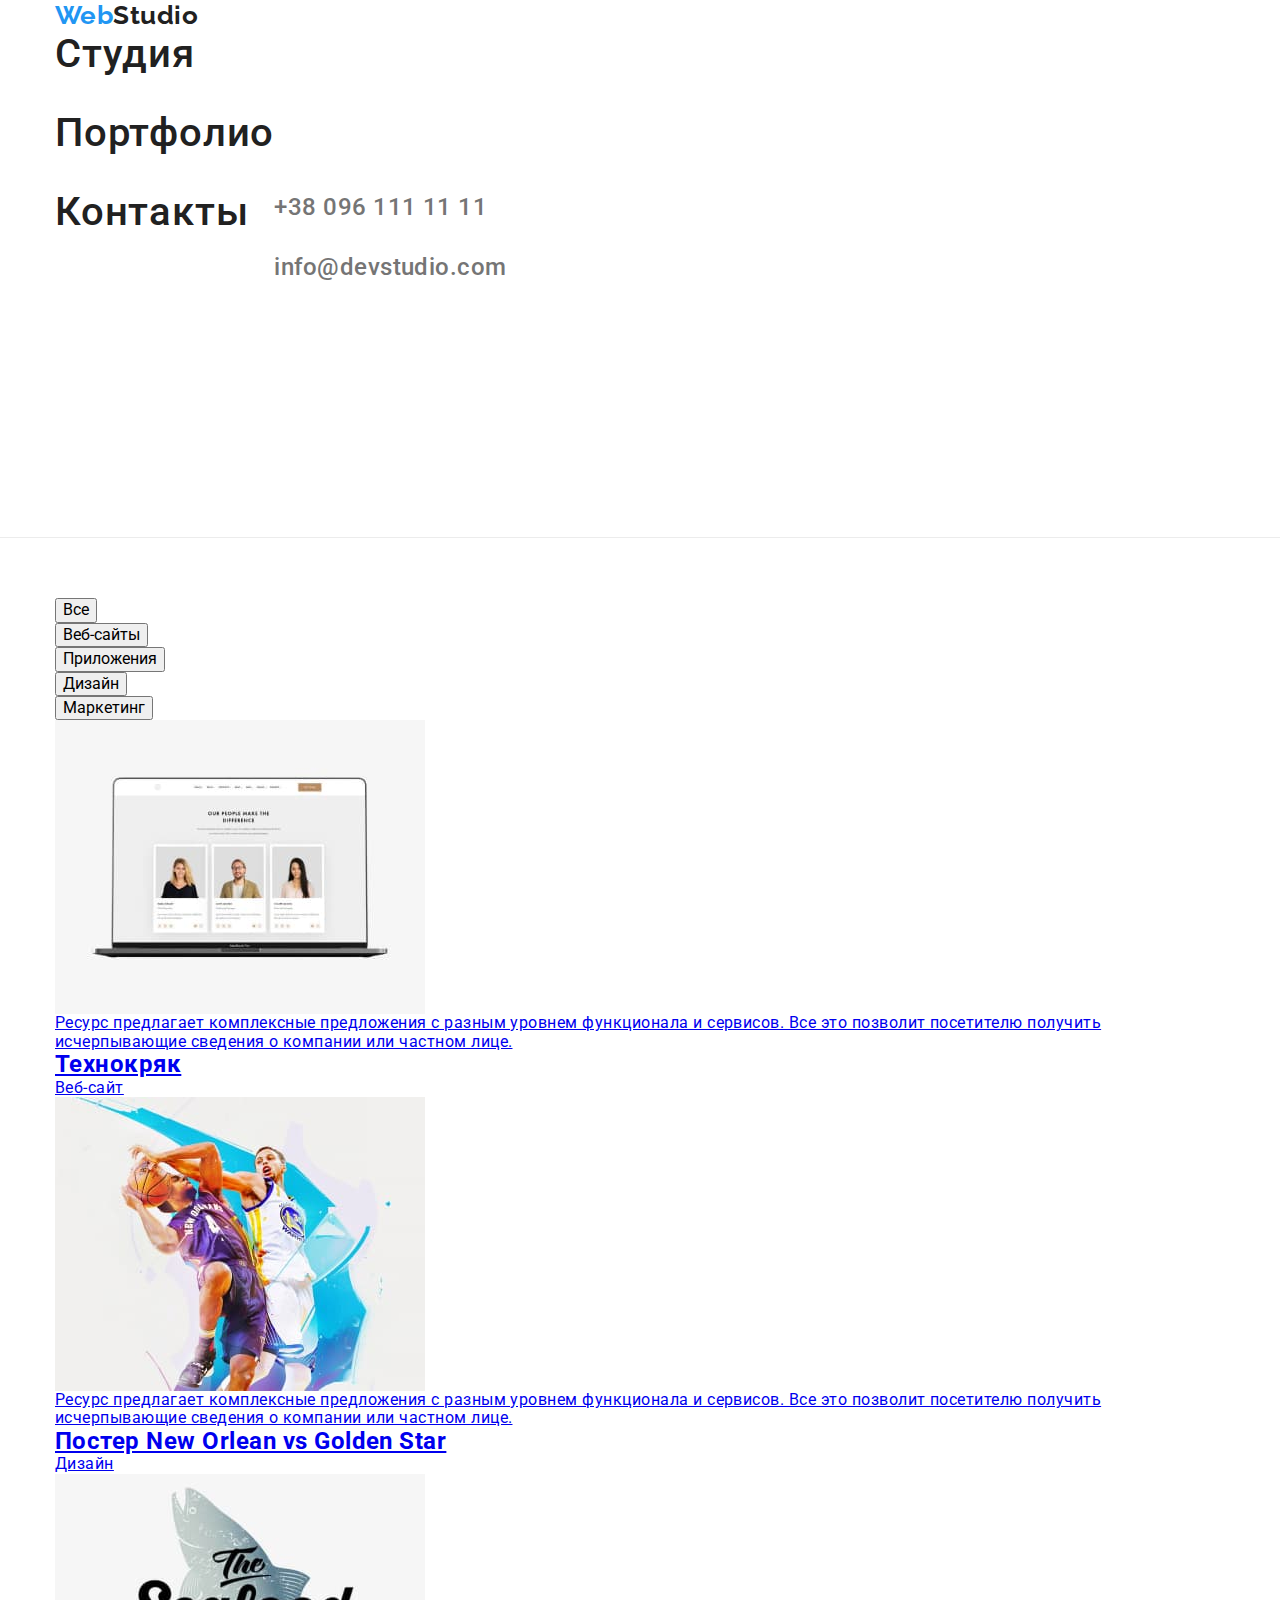
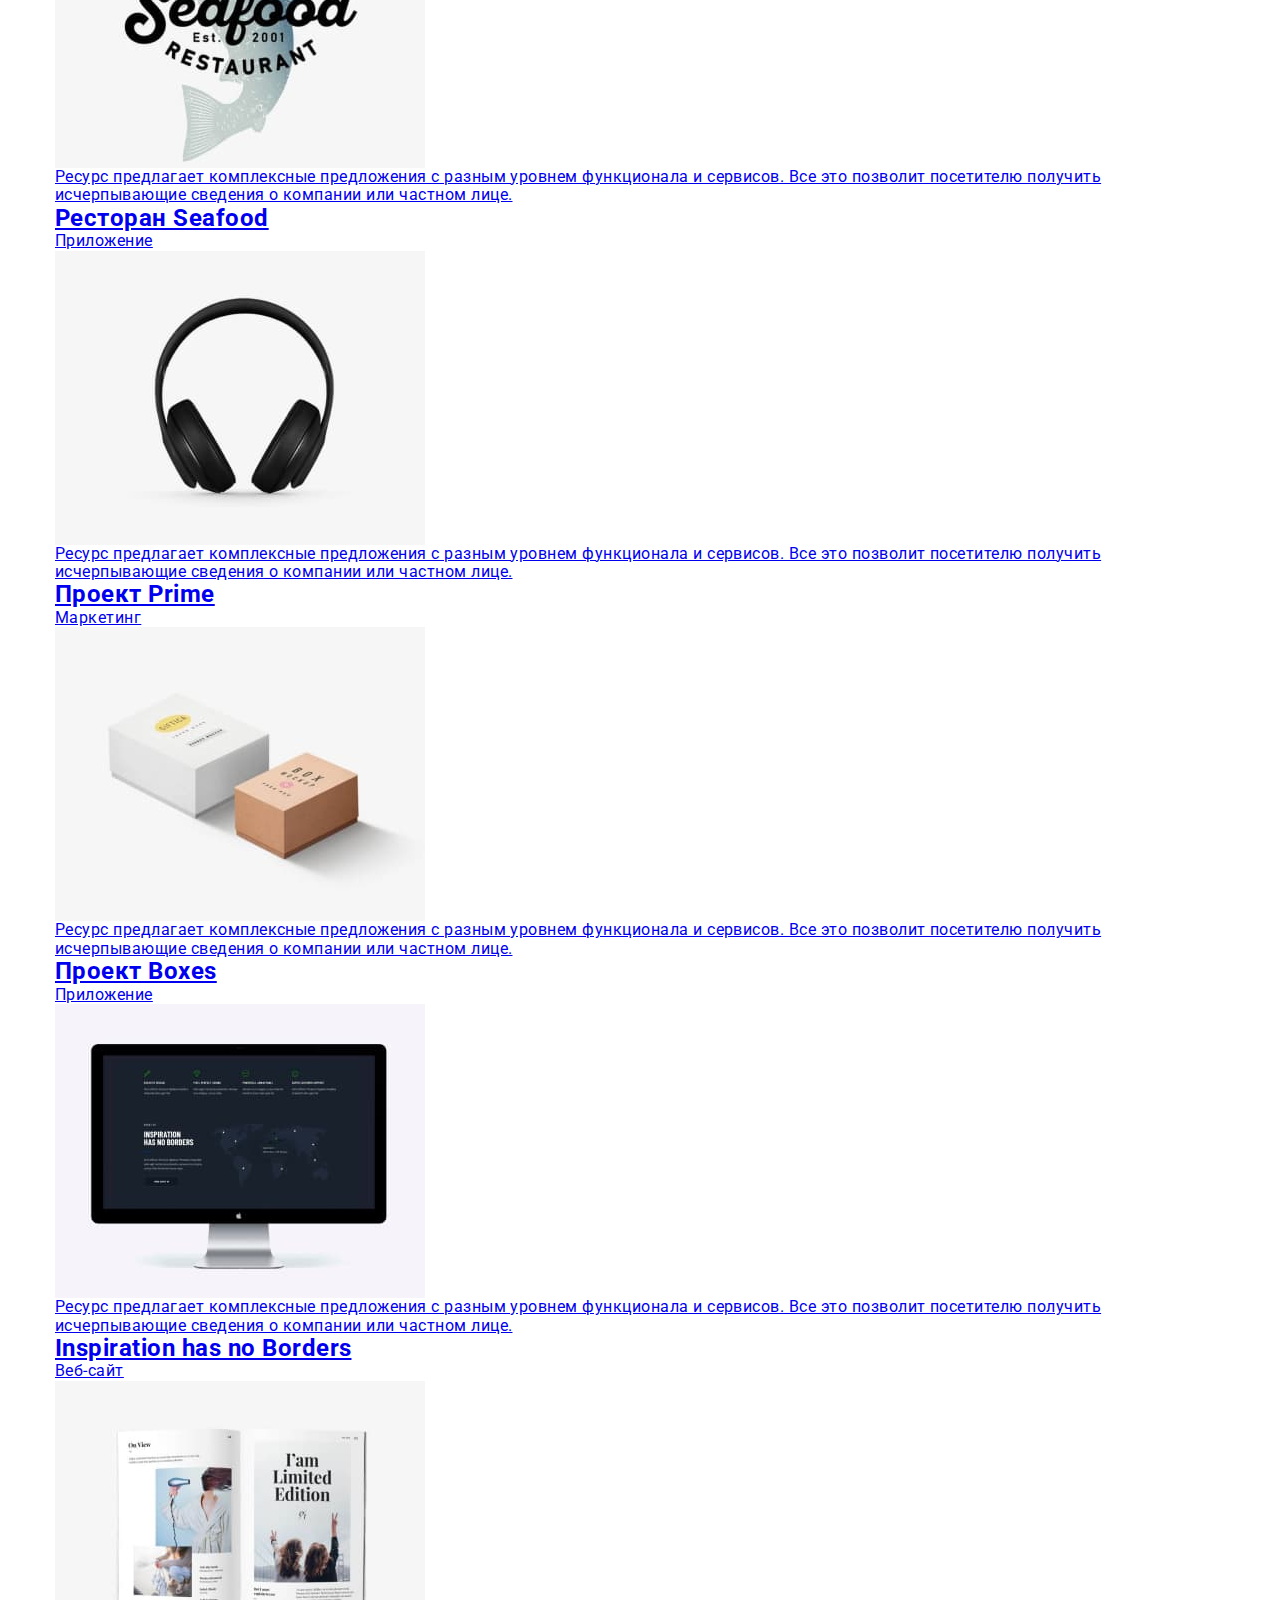
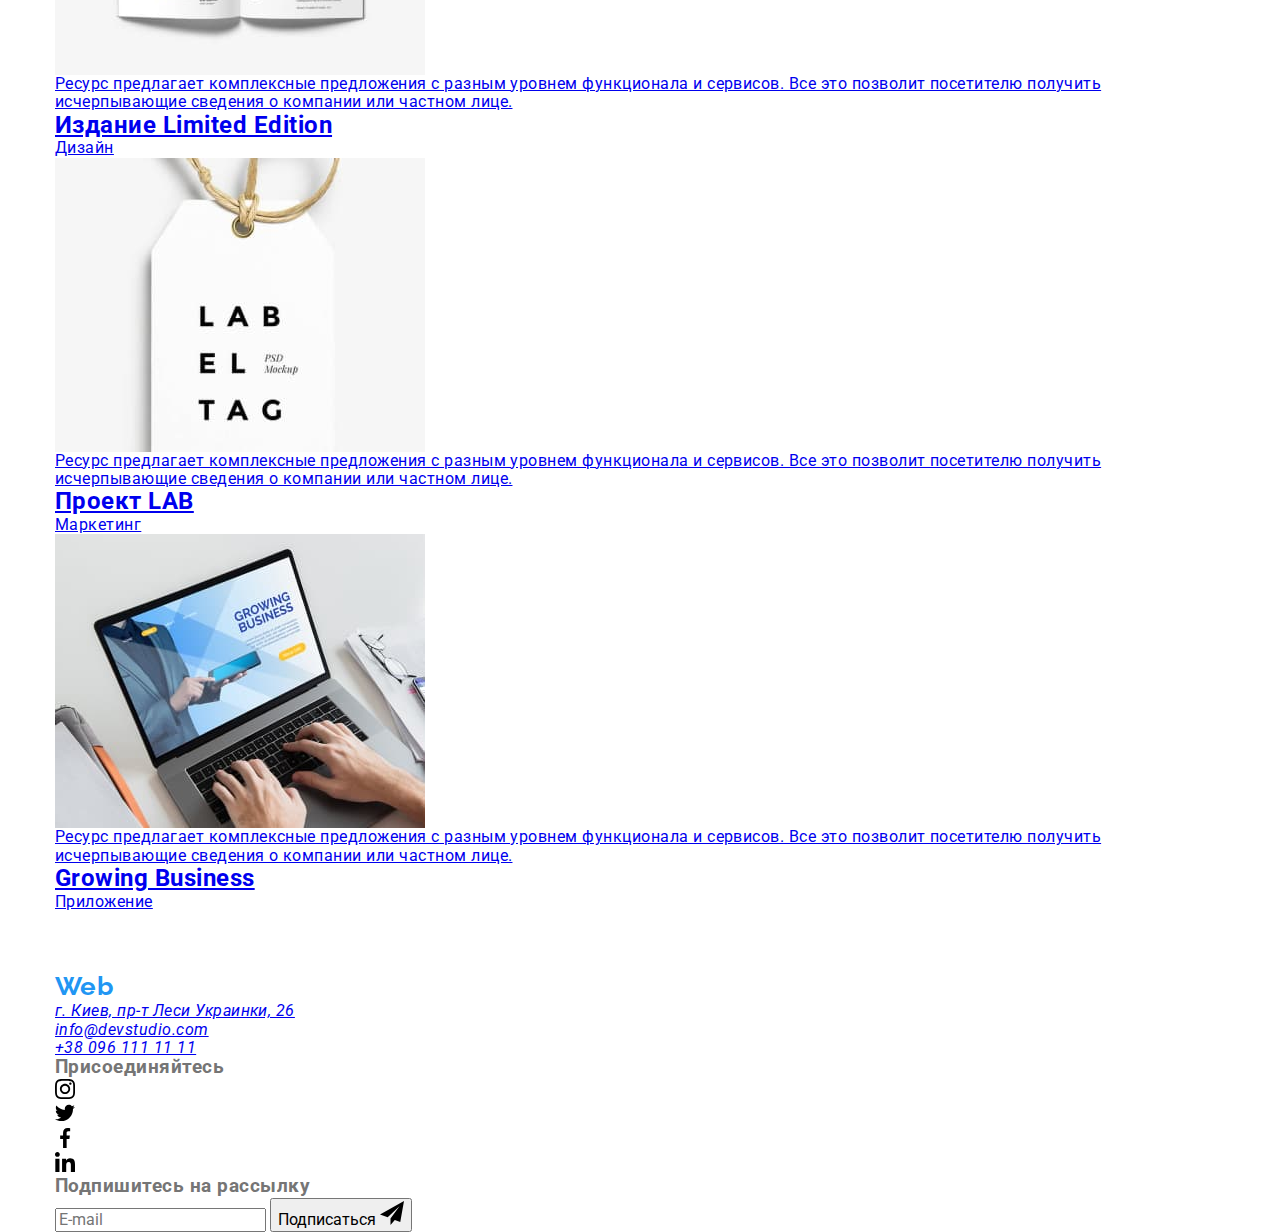
==== portfolio.html @ 409502b0 "mobile_menu" ====
<!DOCTYPE html>
<html lang="ru">
  <head>
    <meta charset="UTF-8" />
    <meta http-equiv="X-UA-Compatible" content="IE=edge" />
    <meta name="viewport" content="width=device-width, initial-scale=1.0" />
    <title>Портфолио</title>
    <link href="https://fonts.googleapis.com/css2?family=Raleway:wght@700&family=Roboto:wght@400;500;700;900&display=swap" rel="stylesheet" />
    <link rel="stylesheet" href="https://cdnjs.cloudflare.com/ajax/libs/modern-normalize/1.1.0/modern-normalize.min.css" />
    <link rel="stylesheet" href="./css/main.min.css" />
  </head>
  <body class="page">
    <!-- Шапка сайта -->
    <header class="header">
      <div class="header__container container">
        <nav class="nav">
          <a href="./index.html" class="logo">Web<span class="logo__black">Studio</span></a>
          <ul class="nav__list">
            <li class="nav__item"><a class="nav__link " href="./index.html">Студия</a></li>
            <li class="nav__item"><a class="nav__link nav__link--current" href="./portfolio.html">Портфолио</a></li>
            <li class="nav__item"><a class="nav__link" href="">Контакты</a></li>
          </ul>
        </nav>
        <ul class="contacts">
          <li class="contacts__item">
            <a class="contacts__link" href="mailto:info@devstudio.com">
              <svg width="16" height="12" class="contacts__icon">
                <use href="./images/icons.svg#envelope"></use>
              </svg>
              info@devstudio.com
            </a>
          </li>
          <li class="contacts__item">
            <a class="contacts__link" href="tel:+380961111111">
              <svg width="10" height="16" class="contacts__icon">
                <use href="./images/icons.svg#smartphone"></use>
              </svg>
              +38 096 111 11 11
            </a>
          </li>
        </ul>
      </div>
    </header>

    <!-- Основная часть -->
    <main>
      <section class="section">
        <div class="container">
          <h1 class="visually-hidden">Галерея</h1>
          <ul class="filter">
            <li class="filter__item"><button class="filter__button" type="button">Все</button></li>
            <li class="filter__item"><button class="filter__button" type="button">Веб-сайты</button></li>
            <li class="filter__item"><button class="filter__button" type="button">Приложения</button></li>
            <li class="filter__item"><button class="filter__button" type="button">Дизайн</button></li>
            <li class="filter__item"><button class="filter__button" type="button">Маркетинг</button></li>
          </ul>
          <ul class="gallery">
            <li class="gallery__card">
              <a class="gallery__link" href="#">
                <div class="gallery__overlay">
                  <img src="./images/project1.jpg" alt="проект веб-сайта" width="370" />
                  <p class="gallery__text-overlay">Ресурс предлагает комплексные предложения с разным 
                    уровнем функционала и сервисов. Все это позволит посетителю получить 
                    исчерпывающие сведения о компании или частном лице.</p>
                </div>
                <div class="gallery__box">
                  <h2 class="gallery__title">Технокряк</h2>
                  <p class="gallery__text">Веб-сайт</p>
                </div>
              </a>
            </li>
            <li class="gallery__card">
              <a class="gallery__link" href="#">
                <div class="gallery__overlay">
                  <img src="./images/project2.jpg" alt="дизайн проект" width="370" />
                  <p class="gallery__text-overlay">Ресурс предлагает комплексные предложения с разным 
                    уровнем функционала и сервисов. Все это позволит посетителю получить 
                    исчерпывающие сведения о компании или частном лице.</p>
                </div>
                <div class="gallery__box">
                  <h2 class="gallery__title">Постер New Orlean vs Golden Star</h2>
                  <p class="gallery__text">Дизайн</p>
                </div>
              </a>
            </li>
            <li class="gallery__card">
              <a class="gallery__link" href="#">
                <div class="gallery__overlay">
                  <img src="./images/project3.jpg" alt="проект приложения" width="370" />
                  <p class="gallery__text-overlay">Ресурс предлагает комплексные предложения с разным 
                    уровнем функционала и сервисов. Все это позволит посетителю получить 
                    исчерпывающие сведения о компании или частном лице.</p>
                </div>
                <div class="gallery__box">
                  <h2 class="gallery__title">Ресторан Seafood</h2>
                  <p class="gallery__text">Приложение</p>
                </div>
              </a>
            </li>
            <li class="gallery__card">
              <a class="gallery__link" href="#">
                <div class="gallery__overlay">
                  <img src="./images/project4.jpg" alt="маркетинговый проект" width="370" />
                  <p class="gallery__text-overlay">Ресурс предлагает комплексные предложения с разным 
                    уровнем функционала и сервисов. Все это позволит посетителю получить 
                    исчерпывающие сведения о компании или частном лице.</p>
                </div>
                <div class="gallery__box">
                  <h2 class="gallery__title">Проект Prime</h2>
                  <p class="gallery__text">Маркетинг</p>
                </div>
              </a>
            </li>
            <li class="gallery__card">
              <a class="gallery__link" href="#">
                <div class="gallery__overlay">
                  <img src="./images/project5.jpg" alt="проект приложения" width="370" />
                  <p class="gallery__text-overlay">Ресурс предлагает комплексные предложения с разным 
                    уровнем функционала и сервисов. Все это позволит посетителю получить 
                    исчерпывающие сведения о компании или частном лице.</p>
                </div>
                <div class="gallery__box">
                  <h2 class="gallery__title">Проект Boxes</h2>
                  <p class="gallery__text">Приложение</p>
                </div>
              </a>
            </li>
            <li class="gallery__card">
              <a class="gallery__link" href="#">
                <div class="gallery__overlay">
                  <img src="./images/project6.jpg" alt="проект веб-сайта" width="370" />
                  <p class="gallery__text-overlay">Ресурс предлагает комплексные предложения с разным 
                    уровнем функционала и сервисов. Все это позволит посетителю получить 
                    исчерпывающие сведения о компании или частном лице.</p>
                </div>
                <div class="gallery__box">
                  <h2 class="gallery__title">Inspiration has no Borders</h2>
                  <p class="gallery__text">Веб-сайт</p>
                </div>
              </a>
            </li>
            <li class="gallery__card">
              <a class="gallery__link" href="#">
                <div class="gallery__overlay">
                  <img src="./images/project7.jpg" alt="дизайн проект" width="370" />
                  <p class="gallery__text-overlay">Ресурс предлагает комплексные предложения с разным 
                    уровнем функционала и сервисов. Все это позволит посетителю получить 
                    исчерпывающие сведения о компании или частном лице.</p>
                </div>
                <div class="gallery__box">
                  <h2 class="gallery__title">Издание Limited Edition</h2>
                  <p class="gallery__text">Дизайн</p>
                </div>
              </a>
            </li>
            <li class="gallery__card">
              <a class="gallery__link" href="#">
                <div class="gallery__overlay">
                  <img src="./images/project8.jpg" alt="маркетинговый проект" width="370" />
                  <p class="gallery__text-overlay">Ресурс предлагает комплексные предложения с разным 
                    уровнем функционала и сервисов. Все это позволит посетителю получить 
                    исчерпывающие сведения о компании или частном лице.</p>
                </div>
                <div class="gallery__box">
                  <h2 class="gallery__title">Проект LAB</h2>
                  <p class="gallery__text">Маркетинг</p>
                </div>
              </a>
            </li>
            <li class="gallery__card">
              <a class="gallery__link" href="#">
                <div class="gallery__overlay">
                  <img src="./images/project9.jpg" alt="проект приложения" width="370" />
                  <p class="gallery__text-overlay">Ресурс предлагает комплексные предложения с разным 
                    уровнем функционала и сервисов. Все это позволит посетителю получить 
                    исчерпывающие сведения о компании или частном лице.</p>
                </div>
                <div class="gallery__box">
                  <h2 class="gallery__title">Growing Business</h2>
                  <p class="gallery__text">Приложение</p>
                </div>
              </a>
            </li>
          </ul>
        </div>
      </section>
    </main>

    <!-- Подвал -->
    <footer class="footer">
      <div class="footer__container container">
        <div class="footer__address">
        <a href="./index.html" class="logo">Web<span class="logo__white">Studio</span></a>
        <address>         
          <ul class="address">
            <li class="address__item"><a class="address__link map" href="https://goo.gl/maps/9KBQKtj4yiWqNJr88" target="_blank" rel="noopener noreferrer">г. Киев, пр-т Леси Украинки, 26</a></li>
            <li class="address__item"><a class="address__link" href="mailto:info@devstudio.com">info@devstudio.com</a></li>
            <li class="address__item"><a class="address__link" href="tel:+380961111111">+38 096 111 11 11</a></li>
          </ul>
        </address>
        </div>
        <div class="footer__social">
          <h3 class="footer__title">Присоединяйтесь</h3>
          <ul class="social">
            <li class="social__item">
              <a href="#" class="social__link social__link--dark">
                <svg width="20" height="20" class="social__icon">
                  <use href="./images/icons.svg#instagram"></use>
                </svg>
              </a>
            </li>
            <li class="social__item">
              <a href="#" class="social__link social__link--dark">
                <svg width="20" height="20" class="social__icon">
                  <use href="./images/icons.svg#twitter"></use>
                </svg>
              </a>
            </li>
            <li class="social__item">
              <a href="#" class="social__link social__link--dark">
                <svg width="20" height="20" class="social__icon">
                  <use href="./images/icons.svg#facebook"></use>
                </svg>
              </a>
            </li>
            <li class="social__item">
              <a href="#" class="social__link social__link--dark">
                <svg width="20" height="20" class="social__icon">
                  <use href="./images/icons.svg#linkedin"></use>
                </svg>
              </a>
            </li>
          </ul>
        </div>
        <div class="footer__subscription">
          <h3 class="footer__title">Подпишитесь на рассылку</h3>
          <form action="subscription">
            <label class="subscription__label">
              <input class="subscription__input" type="email" name="email" placeholder="E-mail" />
              <button class="subscription__button" type="submit">
                Подписаться
                <svg width="24" height="24" class="subscription__icon">
                  <use href="./images/icons.svg#send"></use>
                </svg>
              </button>
            </label>
          </form>
        </div>
      </div>
    </footer>
  </body>
</html>
---- css/main.min.css ----
ul{list-style:none;padding:0;margin:0}h1,h2,h3,p{margin:0}img{display:block;max-width:100%;height:auto}.mobile-social__link{display:block;font-weight:500;font-size:14px;line-height:1.14;letter-spacing:.02em;text-decoration:none;-webkit-transition:color 250ms cubic-bezier(0.4, 0, 0.2, 1);transition:color 250ms cubic-bezier(0.4, 0, 0.2, 1)}.mobile-social__link:hover,.mobile-social__link:focus{color:#2196f3;fill:#2196f3}.visually-hidden{position:absolute;width:1px;height:1px;margin:-1px;border:0;padding:0;white-space:nowrap;-webkit-clip-path:inset(100%);clip-path:inset(100%);clip:rect(0 0 0 0);overflow:hidden}body{background-color:#fff;color:#757575;font-family:Roboto,sans-serif;letter-spacing:.03em}.container{margin-left:auto;margin-right:auto;padding-left:15px;padding-right:15px}@media screen and (max-width: 767px){.container{min-width:320px}}@media screen and (min-width: 480px){.container{width:480px}}@media screen and (min-width: 768px){.container{width:768px}}@media screen and (min-width: 1200px){.container{width:1200px}}.header{border-bottom:1px solid #ececec}.header__container{position:relative;display:-webkit-box;display:-ms-flexbox;display:flex;-webkit-box-align:center;-ms-flex-align:center;align-items:center}@media screen and (max-width: 767px){.header__container{padding:16px 15px}}.section{padding:60px 0}.section__title{line-height:1.17;text-align:center;color:#212121}@media screen and (min-width: 480px){.section__title{margin-bottom:30px;font-size:28px}}@media screen and (min-width: 1200px){.section__title{margin-bottom:50px;font-size:36px}}.section--no-padding{padding-top:0}@media(max-width: 1200px){.section--no-padding{display:none}}.section--over-bcgr{background-color:#f5f4fa}.logo{display:block;color:#2196f3;font-family:Raleway,sans-serif;font-weight:700;font-style:normal;text-decoration:none}@media screen and (min-width: 480px){.logo{font-size:24px;line-height:1.17}}@media screen and (min-width: 1200px){.logo{font-size:26px;line-height:1.19}}.logo__black{color:#212121}.logo__white{color:#fff}@media screen and (min-width: 480px){.nav__list{margin-bottom:302px}}.nav__item:not(:last-child){margin-bottom:32px}.nav__link{display:block;letter-spacing:.02em;text-decoration:none;-webkit-transition:color 250ms cubic-bezier(0.4, 0, 0.2, 1);transition:color 250ms cubic-bezier(0.4, 0, 0.2, 1);color:#212121}@media screen and (min-width: 480px){.nav__link{font-weight:500;font-size:40px;line-height:1.17}}.nav__link:hover,.nav__link:focus,.nav__link.current{color:#2196f3;fill:#2196f3}.contacts{display:-webkit-box;display:-ms-flexbox;display:flex}@media screen and (min-width: 480px){.contacts{-webkit-box-orient:vertical;-webkit-box-direction:reverse;-ms-flex-direction:column-reverse;flex-direction:column-reverse;margin-bottom:64px}}@media screen and (min-width: 480px){.contacts__item:not(:first-child){margin-bottom:32px}}.contacts__link{color:#757575;fill:#757575}@media screen and (min-width: 480px){.contacts__link{display:block;font-weight:500;font-size:24px;line-height:1.17;letter-spacing:.02em;text-decoration:none}}.contacts__link:hover,.contacts__link:focus{color:#2196f3}@media screen and (min-width: 480px){.contacts__link--mobile{font-size:34px;color:#2196f3}}.contacts__icon{margin-right:10px}@media screen and (min-width: 480px){.contacts__icon{display:none}}@media screen and (max-width: 767px){.mobile-menu__container{display:none;position:absolute;z-index:10;top:0;left:0;width:100%;padding:48px 40px;background-color:#fff}}@media screen and (min-width: 768px){.mobile-menu__container{display:-webkit-box;display:-ms-flexbox;display:flex}}.mobile-menu__container.is-open{display:block}.mobile-menu__button{position:absolute;z-index:20;top:10px;right:15px;display:inline-block;padding:0;background-color:rgba(0,0,0,0);border:none}.mobile-menu__button .mobile-menu__icon-close{display:none}.mobile-menu__button.is-open .mobile-menu__icon-close{display:block}.mobile-menu__button.is-open .mobile-menu__icon-menu{display:none}@media screen and (min-width: 768px){.mobile-menu__button{display:none}}.mobile-menu__button:hover,.mobile-menu__button:focus{fill:#2196f3}.mobile-social{display:-webkit-box;display:-ms-flexbox;display:flex}@media screen and (min-width: 768px){.mobile-social{display:none}}.mobile-social__item{display:-webkit-box;display:-ms-flexbox;display:flex}.mobile-social__item:not(:last-child){border-right:1px solid rgba(33,33,33,.2);padding-right:10px}.mobile-social__item:not(:first-child){padding-left:10px}.mobile-social__link{font-size:18px;line-height:1.22;color:#2196f3}/*# sourceMappingURL=main.min.css.map */
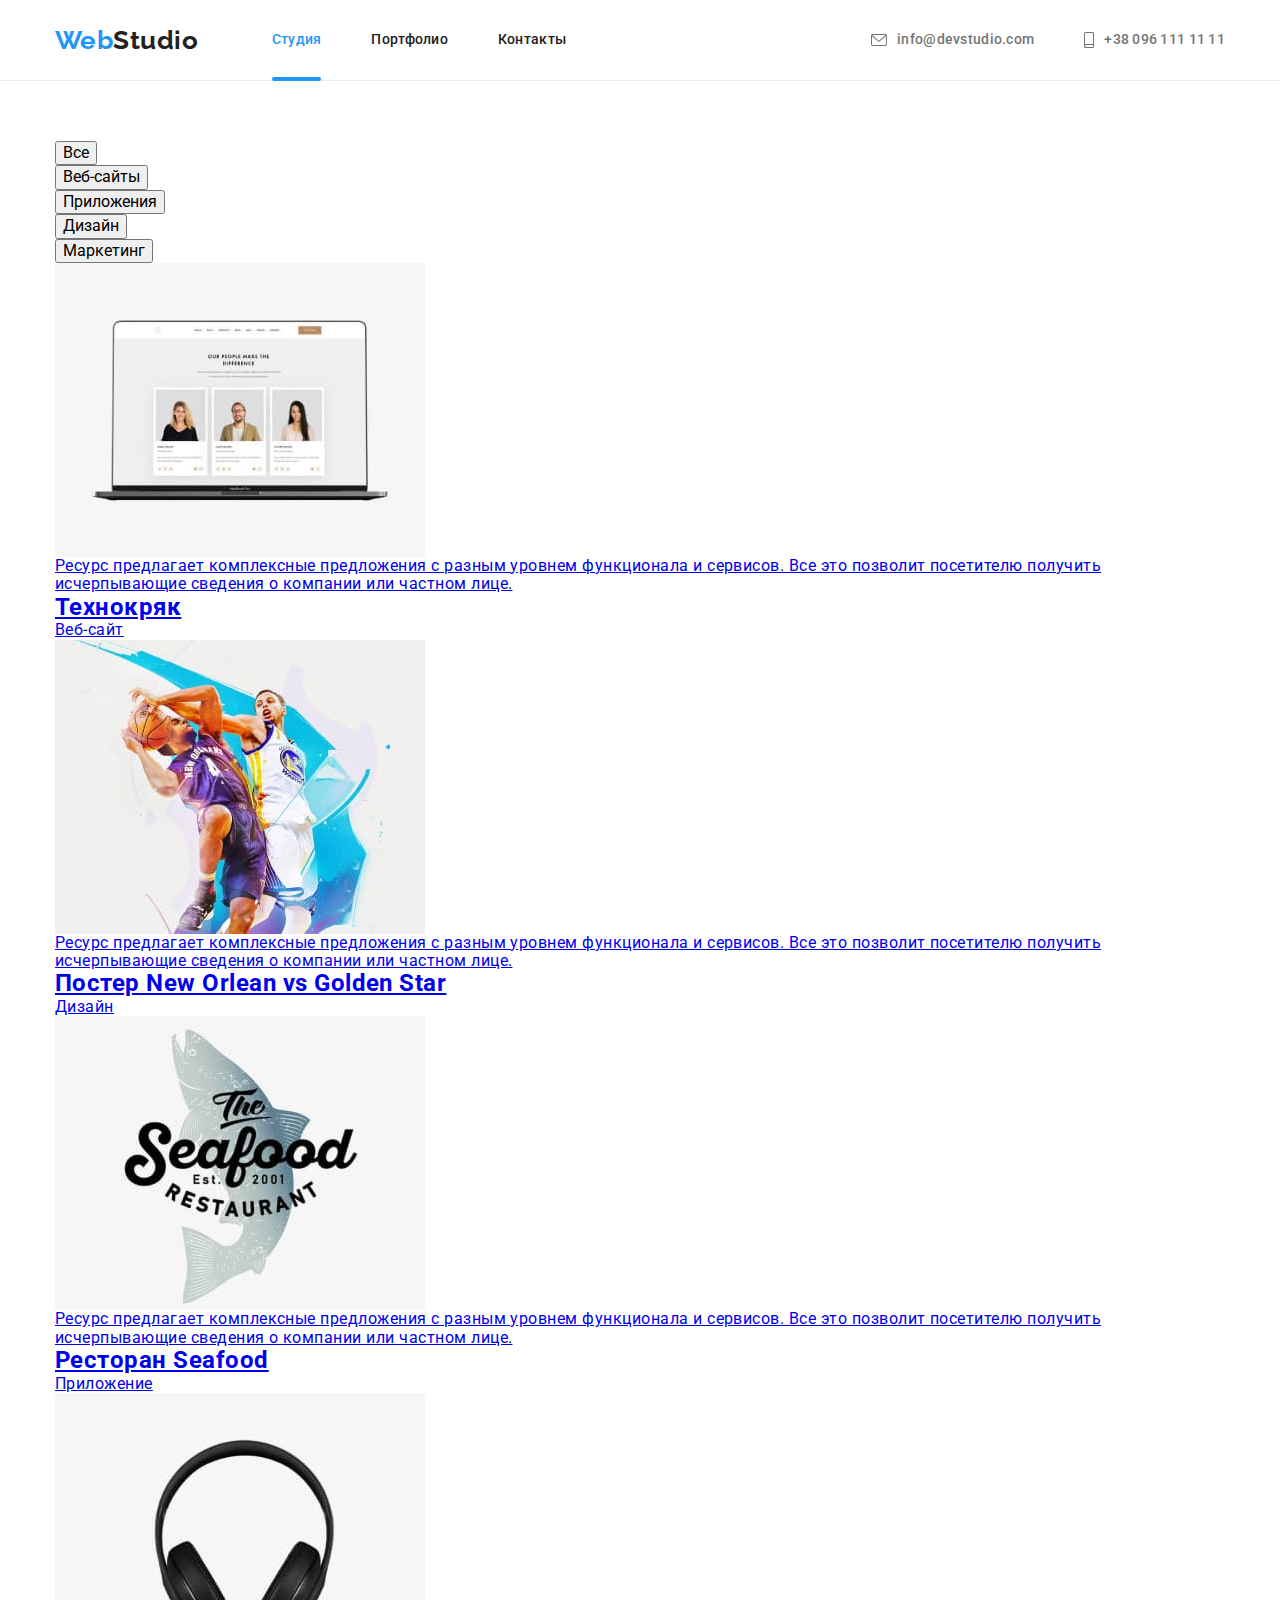
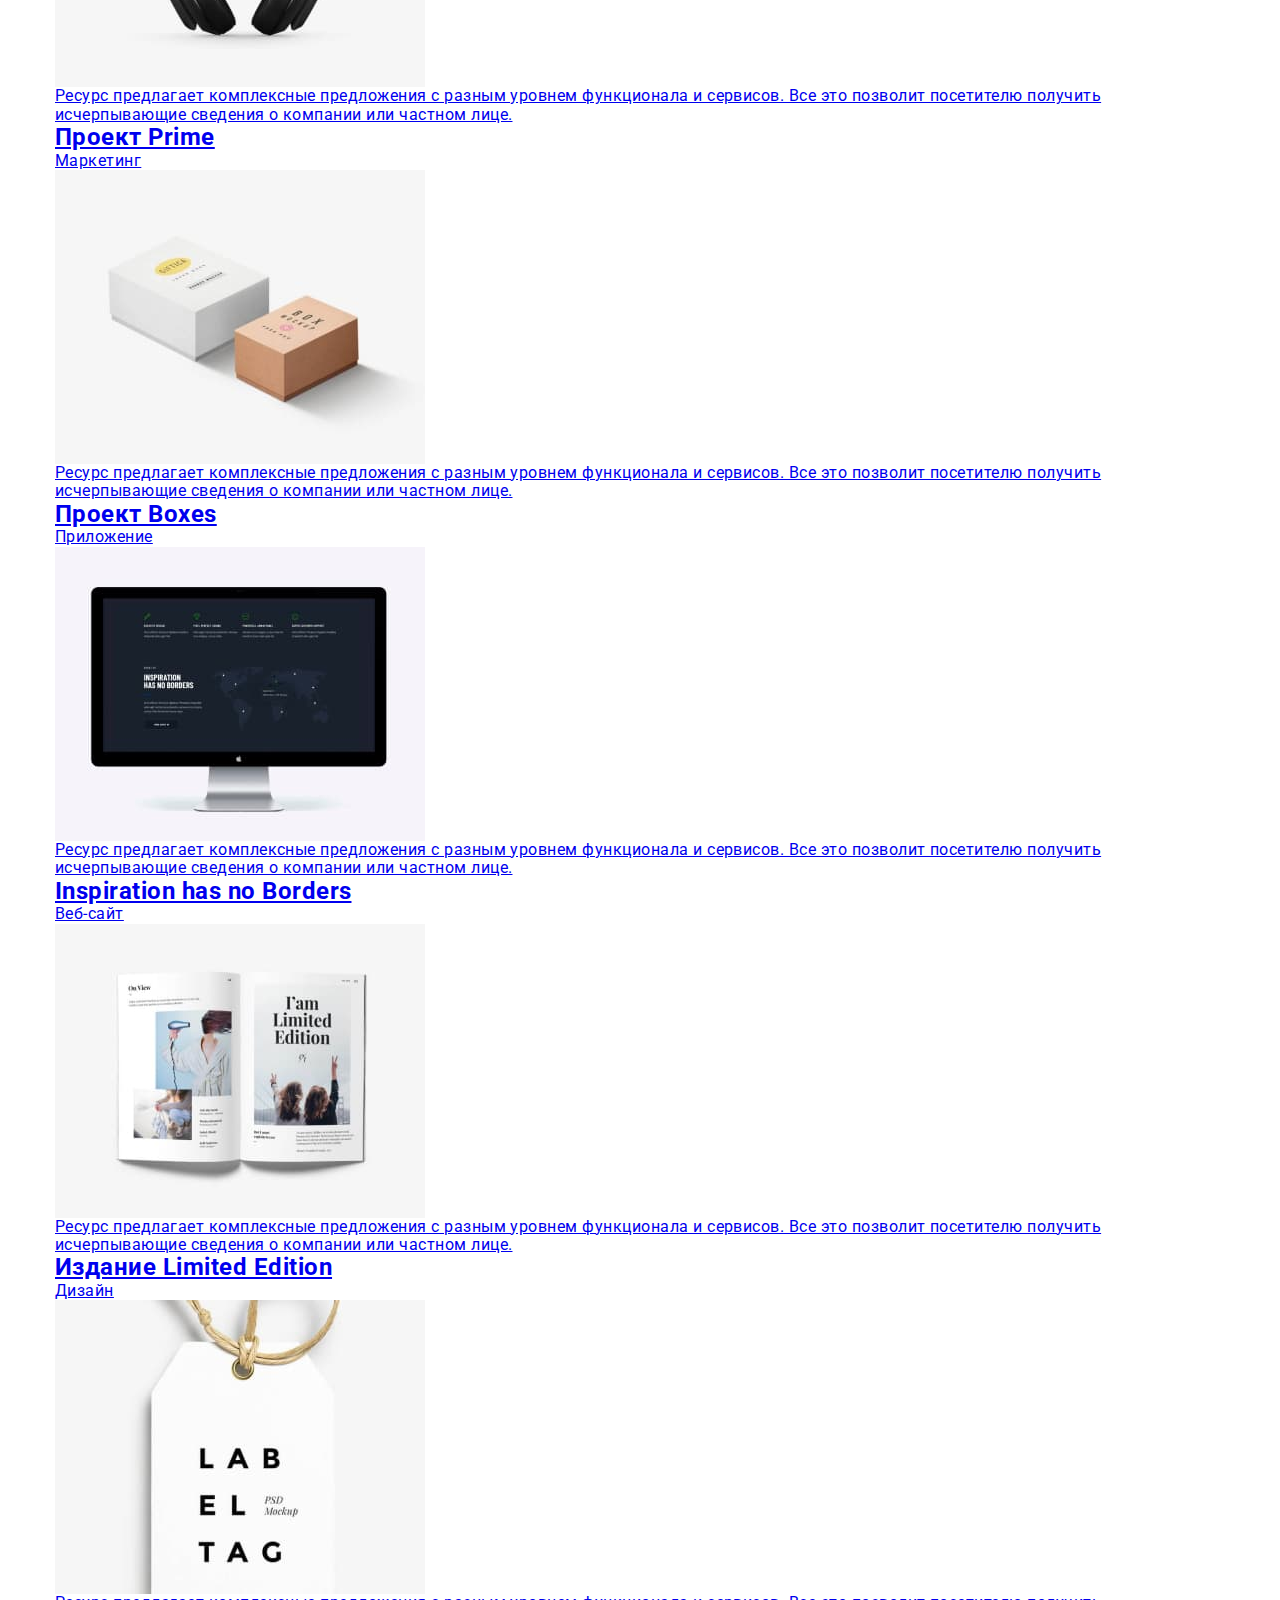
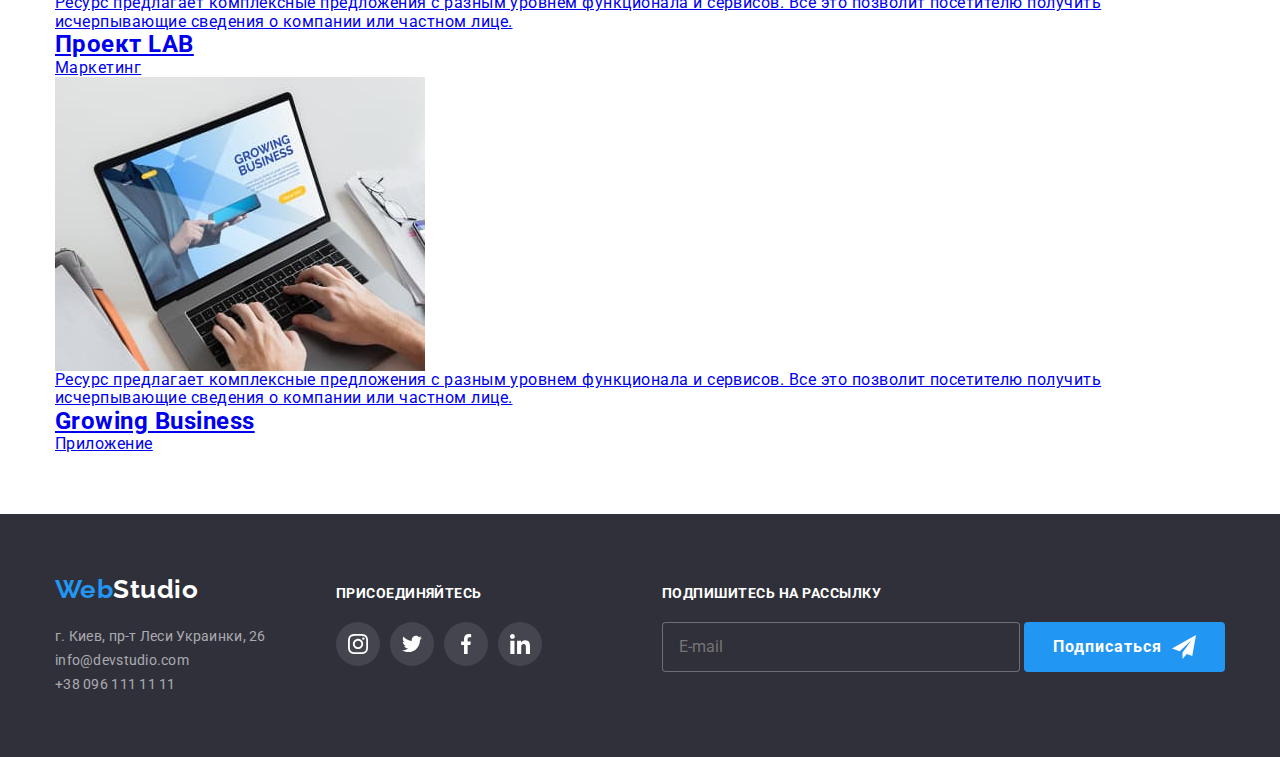
==== commit 1fbe3cfe: "index" ====
--- a/portfolio.html
+++ b/portfolio.html
@@ -13,34 +13,53 @@
     <!-- Шапка сайта -->
     <header class="header">
       <div class="header__container container">
-        <nav class="nav">
-          <a href="./index.html" class="logo">Web<span class="logo__black">Studio</span></a>
-          <ul class="nav__list">
-            <li class="nav__item"><a class="nav__link " href="./index.html">Студия</a></li>
-            <li class="nav__item"><a class="nav__link nav__link--current" href="./portfolio.html">Портфолио</a></li>
-            <li class="nav__item"><a class="nav__link" href="">Контакты</a></li>
-          </ul>
-        </nav>
-        <ul class="contacts">
-          <li class="contacts__item">
-            <a class="contacts__link" href="mailto:info@devstudio.com">
-              <svg width="16" height="12" class="contacts__icon">
-                <use href="./images/icons.svg#envelope"></use>
-              </svg>
-              info@devstudio.com
-            </a>
-          </li>
-          <li class="contacts__item">
-            <a class="contacts__link" href="tel:+380961111111">
-              <svg width="10" height="16" class="contacts__icon">
-                <use href="./images/icons.svg#smartphone"></use>
-              </svg>
-              +38 096 111 11 11
-            </a>
-          </li>
-        </ul>
+        <a href="./index.html" class="logo">Web<span class="logo__black">Studio</span></a>
+        <button type="button" 
+                class="mobile-menu__button"
+                aria-expanded="false"
+                aria-controls="mobile-menu__container"
+                data-menu-button>
+          <svg width=40 height=40 area-label ="Переключатель мобильного меню">              
+            <use class="mobile-menu__icon-menu" href="./images/icons.svg#menu"></use>
+            <use class="mobile-menu__icon-close" href="./images/icons.svg#close"></use>
+          </svg>            
+        </button> 
+        <div class="mobile-menu__container"  id="mobile-menu__container" data-menu>
+            <nav class="nav">          
+              <ul class="nav__list">
+                <li class="nav__item"><a class="nav__link nav__link--current" href="./index.html">Студия</a></li>
+                <li class="nav__item"><a class="nav__link" href="./portfolio.html">Портфолио</a></li>
+                <li class="nav__item"><a class="nav__link" href="">Контакты</a></li>            
+              </ul>         
+            </nav>
+            <ul class="contacts">
+              <li class="contacts__item">
+                <a class="contacts__link" href="mailto:info@devstudio.com">
+                  <svg width="16" height="12" class="contacts__icon">
+                    <use href="./images/icons.svg#envelope"></use>
+                  </svg>
+                  info@devstudio.com
+                </a>
+              </li>
+              <li class="contacts__item">
+                <a class="contacts__link contacts__link--mobile" href="tel:+380961111111">
+                  <svg width="10" height="16" class="contacts__icon">
+                    <use href="./images/icons.svg#smartphone"></use>
+                  </svg>
+                  +38 096 111 11 11
+                </a>
+              </li>
+            </ul>   
+            <ul class="mobile-social">
+              <li class="mobile-social__item"><a href="" class="mobile-social__link">Instagram</a>              
+              <li class="mobile-social__item"><a href="" class="mobile-social__link">Twitter</a>              
+              <li class="mobile-social__item"><a href="" class="mobile-social__link">Facebook</a>                
+              <li class="mobile-social__item"><a href="" class="mobile-social__link">LinkedIn</a></li>              
+            </ul>      
+        </div>             
       </div>
     </header>
+
 
     <!-- Основная часть -->
     <main>
--- a/css/main.min.css
+++ b/css/main.min.css
@@ -1 +1 @@
-ul{list-style:none;padding:0;margin:0}h1,h2,h3,p{margin:0}img{display:block;max-width:100%;height:auto}.mobile-social__link{display:block;font-weight:500;font-size:14px;line-height:1.14;letter-spacing:.02em;text-decoration:none;-webkit-transition:color 250ms cubic-bezier(0.4, 0, 0.2, 1);transition:color 250ms cubic-bezier(0.4, 0, 0.2, 1)}.mobile-social__link:hover,.mobile-social__link:focus{color:#2196f3;fill:#2196f3}.visually-hidden{position:absolute;width:1px;height:1px;margin:-1px;border:0;padding:0;white-space:nowrap;-webkit-clip-path:inset(100%);clip-path:inset(100%);clip:rect(0 0 0 0);overflow:hidden}body{background-color:#fff;color:#757575;font-family:Roboto,sans-serif;letter-spacing:.03em}.container{margin-left:auto;margin-right:auto;padding-left:15px;padding-right:15px}@media screen and (max-width: 767px){.container{min-width:320px}}@media screen and (min-width: 480px){.container{width:480px}}@media screen and (min-width: 768px){.container{width:768px}}@media screen and (min-width: 1200px){.container{width:1200px}}.header{border-bottom:1px solid #ececec}.header__container{position:relative;display:-webkit-box;display:-ms-flexbox;display:flex;-webkit-box-align:center;-ms-flex-align:center;align-items:center}@media screen and (max-width: 767px){.header__container{padding:16px 15px}}.section{padding:60px 0}.section__title{line-height:1.17;text-align:center;color:#212121}@media screen and (min-width: 480px){.section__title{margin-bottom:30px;font-size:28px}}@media screen and (min-width: 1200px){.section__title{margin-bottom:50px;font-size:36px}}.section--no-padding{padding-top:0}@media(max-width: 1200px){.section--no-padding{display:none}}.section--over-bcgr{background-color:#f5f4fa}.logo{display:block;color:#2196f3;font-family:Raleway,sans-serif;font-weight:700;font-style:normal;text-decoration:none}@media screen and (min-width: 480px){.logo{font-size:24px;line-height:1.17}}@media screen and (min-width: 1200px){.logo{font-size:26px;line-height:1.19}}.logo__black{color:#212121}.logo__white{color:#fff}@media screen and (min-width: 480px){.nav__list{margin-bottom:302px}}.nav__item:not(:last-child){margin-bottom:32px}.nav__link{display:block;letter-spacing:.02em;text-decoration:none;-webkit-transition:color 250ms cubic-bezier(0.4, 0, 0.2, 1);transition:color 250ms cubic-bezier(0.4, 0, 0.2, 1);color:#212121}@media screen and (min-width: 480px){.nav__link{font-weight:500;font-size:40px;line-height:1.17}}.nav__link:hover,.nav__link:focus,.nav__link.current{color:#2196f3;fill:#2196f3}.contacts{display:-webkit-box;display:-ms-flexbox;display:flex}@media screen and (min-width: 480px){.contacts{-webkit-box-orient:vertical;-webkit-box-direction:reverse;-ms-flex-direction:column-reverse;flex-direction:column-reverse;margin-bottom:64px}}@media screen and (min-width: 480px){.contacts__item:not(:first-child){margin-bottom:32px}}.contacts__link{color:#757575;fill:#757575}@media screen and (min-width: 480px){.contacts__link{display:block;font-weight:500;font-size:24px;line-height:1.17;letter-spacing:.02em;text-decoration:none}}.contacts__link:hover,.contacts__link:focus{color:#2196f3}@media screen and (min-width: 480px){.contacts__link--mobile{font-size:34px;color:#2196f3}}.contacts__icon{margin-right:10px}@media screen and (min-width: 480px){.contacts__icon{display:none}}@media screen and (max-width: 767px){.mobile-menu__container{display:none;position:absolute;z-index:10;top:0;left:0;width:100%;padding:48px 40px;background-color:#fff}}@media screen and (min-width: 768px){.mobile-menu__container{display:-webkit-box;display:-ms-flexbox;display:flex}}.mobile-menu__container.is-open{display:block}.mobile-menu__button{position:absolute;z-index:20;top:10px;right:15px;display:inline-block;padding:0;background-color:rgba(0,0,0,0);border:none}.mobile-menu__button .mobile-menu__icon-close{display:none}.mobile-menu__button.is-open .mobile-menu__icon-close{display:block}.mobile-menu__button.is-open .mobile-menu__icon-menu{display:none}@media screen and (min-width: 768px){.mobile-menu__button{display:none}}.mobile-menu__button:hover,.mobile-menu__button:focus{fill:#2196f3}.mobile-social{display:-webkit-box;display:-ms-flexbox;display:flex}@media screen and (min-width: 768px){.mobile-social{display:none}}.mobile-social__item{display:-webkit-box;display:-ms-flexbox;display:flex}.mobile-social__item:not(:last-child){border-right:1px solid rgba(33,33,33,.2);padding-right:10px}.mobile-social__item:not(:first-child){padding-left:10px}.mobile-social__link{font-size:18px;line-height:1.22;color:#2196f3}/*# sourceMappingURL=main.min.css.map */+ul{list-style-type:none;padding:0;margin:0}h1,h2,h3,p{margin:0}img{display:block;max-width:100%;height:auto}.address__link,.mobile-social__link{display:block;font-weight:500;font-size:14px;line-height:1.14;letter-spacing:.02em;text-decoration:none;-webkit-transition:color 250ms cubic-bezier(0.4, 0, 0.2, 1);transition:color 250ms cubic-bezier(0.4, 0, 0.2, 1)}.address__link:hover,.mobile-social__link:hover,.address__link:focus,.mobile-social__link:focus{color:#2196f3;fill:#2196f3}.form__button,.subscription__button,.hero__button{border-radius:4px;padding:10px 32px;min-width:200px;border:0px solid rgba(0,0,0,0);background-color:#2196f3;color:#fff;font-family:inherit;font-weight:700;font-size:16px;line-height:1.88;letter-spacing:.06em;-webkit-transition:background-color 250ms cubic-bezier(0.4, 0, 0.2, 1);transition:background-color 250ms cubic-bezier(0.4, 0, 0.2, 1);cursor:pointer}.form__button:hover,.subscription__button:hover,.hero__button:hover,.form__button:focus,.subscription__button:focus,.hero__button:focus{background-color:#188ce8}.footer__title,.description__title,.features__title{font-size:14px;line-height:1.14;text-transform:uppercase;color:#212121}.visually-hidden{position:absolute;width:1px;height:1px;margin:-1px;border:0;padding:0;white-space:nowrap;-webkit-clip-path:inset(100%);clip-path:inset(100%);clip:rect(0 0 0 0);overflow:hidden}body{background-color:#fff;color:#757575;font-family:Roboto,sans-serif;letter-spacing:.03em}.container{margin-left:auto;margin-right:auto;padding-left:15px;padding-right:15px}@media screen and (max-width: 320px){.container{overflow-x:scroll}}@media screen and (min-width: 480px){.container{width:480px}}@media screen and (min-width: 768px){.container{width:768px}}@media screen and (min-width: 1200px){.container{width:1200px}}.header{border-bottom:1px solid #ececec}.header__container{position:relative;display:-webkit-box;display:-ms-flexbox;display:flex;-webkit-box-align:center;-ms-flex-align:center;align-items:center;-webkit-box-pack:justify;-ms-flex-pack:justify;justify-content:space-between}@media screen and (max-width: 767px){.header__container{padding:16px 15px}}.section{padding:60px 0}.section__title{line-height:1.17;text-align:center;color:#212121}@media screen and (max-width: 1199px){.section__title{margin-bottom:30px;font-size:28px}}@media screen and (min-width: 1200px){.section__title{margin-bottom:50px;font-size:36px}}.section--no-padding{padding-top:0}@media(max-width: 1200px){.section--no-padding{display:none}}.section--over-bcgr{background-color:#f5f4fa}.logo{display:block;color:#2196f3;font-family:Raleway,sans-serif;font-weight:700;font-style:normal;text-decoration:none}@media screen and (min-width: 480px){.logo{font-size:24px;line-height:1.17}}@media screen and (min-width: 1200px){.logo{font-size:26px;line-height:1.19}}.logo__black{color:#212121}.logo__white{color:#fff}@media screen and (min-width: 768px){.nav{margin-right:84px;margin-left:auto}}@media screen and (min-width: 1200px){.nav{margin-right:305px;margin-left:auto}}@media screen and (max-width: 767px){.nav__list{margin-bottom:auto}}@media screen and (min-width: 768px){.nav__list{display:-webkit-box;display:-ms-flexbox;display:flex;-webkit-box-align:center;-ms-flex-align:center;align-items:center}}@media screen and (max-width: 767px){.nav__item:not(:last-child){margin-bottom:32px}}@media screen and (min-width: 768px){.nav__item:not(:last-child){margin-right:50px}}.nav__link{position:relative;display:block;font-weight:500;line-height:1.17;letter-spacing:.02em;text-decoration:none;-webkit-transition:color 250ms cubic-bezier(0.4, 0, 0.2, 1);transition:color 250ms cubic-bezier(0.4, 0, 0.2, 1);color:#212121}@media screen and (max-width: 767px){.nav__link{font-size:40px}}@media screen and (min-width: 768px){.nav__link{padding:32px 0 32px 0;font-size:14px}}@media screen and (min-width: 1200px){.nav__link{font-size:14px;line-height:1.14}}.nav__link:hover,.nav__link:focus,.nav__link--current{color:#2196f3;fill:#2196f3}@media screen and (min-width: 768px){.nav__link--current::after{content:"";position:absolute;left:0;bottom:-1px;width:100%;height:4px;border-radius:2px;background-color:#2196f3}}.contacts{display:-webkit-box;display:-ms-flexbox;display:flex}@media screen and (max-width: 767px){.contacts{-webkit-box-orient:vertical;-webkit-box-direction:reverse;-ms-flex-direction:column-reverse;flex-direction:column-reverse;margin-top:auto;margin-bottom:64px}}@media screen and (min-width: 768px){.contacts{-webkit-box-orient:vertical;-webkit-box-direction:normal;-ms-flex-direction:column;flex-direction:column}}@media screen and (min-width: 1200px){.contacts{-webkit-box-orient:horizontal;-webkit-box-direction:normal;-ms-flex-direction:row;flex-direction:row;-webkit-box-align:center;-ms-flex-align:center;align-items:center}}@media screen and (max-width: 767px){.contacts__item:not(:first-child){margin-bottom:32px}}@media screen and (min-width: 768px){.contacts__item:not(:first-child){margin-top:10px}}@media screen and (min-width: 1200px){.contacts__item:not(:first-child){margin-top:0;margin-left:50px}}.contacts__link{display:block;font-weight:500;line-height:1.17;letter-spacing:.02em;color:#757575;fill:#757575;text-decoration:none}.contacts__link:hover,.contacts__link:focus{color:#2196f3;fill:#2196f3}@media screen and (max-width: 767px){.contacts__link{font-size:24px}}@media screen and (min-width: 768px){.contacts__link{display:-webkit-box;display:-ms-flexbox;display:flex;-webkit-box-align:center;-ms-flex-align:center;align-items:center;font-size:14px}}@media screen and (min-width: 1200px){.contacts__link{font-size:14px;line-height:1.14}}@media screen and (max-width: 767px){.contacts__link--mobile{font-size:34px;color:#2196f3}}.contacts__icon{margin-right:10px}@media screen and (max-width: 767px){.contacts__icon{display:none}}@media screen and (max-width: 767px){.mobile-menu__container{display:none;position:absolute;z-index:10;top:0;left:0;width:100%;height:100vh;padding:48px 40px;background-color:#fff}}@media screen and (min-width: 768px){.mobile-menu__container{display:-webkit-box;display:-ms-flexbox;display:flex;-webkit-box-align:center;-ms-flex-align:center;align-items:center}}.mobile-menu__container.is-open{display:block;display:-webkit-box;display:-ms-flexbox;display:flex;-webkit-box-orient:vertical;-webkit-box-direction:normal;-ms-flex-direction:column;flex-direction:column;-webkit-box-pack:justify;-ms-flex-pack:justify;justify-content:space-between}.mobile-menu__button{position:absolute;z-index:20;top:10px;right:15px;display:inline-block;padding:0;background-color:rgba(0,0,0,0);border:none;cursor:pointer}.mobile-menu__button .mobile-menu__icon-close{display:none}.mobile-menu__button.is-open .mobile-menu__icon-close{display:block}.mobile-menu__button.is-open .mobile-menu__icon-menu{display:none}@media screen and (min-width: 768px){.mobile-menu__button{display:none}}.mobile-menu__button:hover,.mobile-menu__button:focus{fill:#2196f3}.mobile-social{display:-webkit-box;display:-ms-flexbox;display:flex}@media screen and (min-width: 768px){.mobile-social{display:none}}.mobile-social__item:not(:last-child){border-right:1px solid rgba(33,33,33,.2);padding-right:10px}.mobile-social__item:not(:first-child){padding-left:10px}.mobile-social__link{font-size:18px;line-height:1.22;color:#2196f3}.hero{text-align:center;max-width:1600px;margin-left:auto;margin-right:auto;background-size:cover;background-repeat:no-repeat;background-position:center;background-color:#2f303a}@media screen and (max-width: 767px){.hero{background-image:-webkit-gradient(linear, left top, right top, from(rgba(47, 48, 58, 0.4)), to(rgba(47, 48, 58, 0.4))),url(../images/hero_mobile.jpg);background-image:linear-gradient(to right, rgba(47, 48, 58, 0.4), rgba(47, 48, 58, 0.4)),url(../images/hero_mobile.jpg)}}@media screen and (max-width: 767px)and (min-device-pixel-ratio: 2),screen and (max-width: 767px)and (-webkit-min-device-pixel-ratio: 2),screen and (max-width: 767px)and (min-resolution: 192dpi),screen and (max-width: 767px)and (min-resolution: 2dppx){.hero{background-image:-webkit-gradient(linear, left top, right top, from(rgba(47, 48, 58, 0.4)), to(rgba(47, 48, 58, 0.4))),url(../images/hero_mobile@2x.jpg);background-image:linear-gradient(to right, rgba(47, 48, 58, 0.4), rgba(47, 48, 58, 0.4)),url(../images/hero_mobile@2x.jpg)}}@media screen and (min-width: 768px){.hero{background-image:-webkit-gradient(linear, left top, right top, from(rgba(47, 48, 58, 0.4)), to(rgba(47, 48, 58, 0.4))),url(../images/hero_tablet.jpg);background-image:linear-gradient(to right, rgba(47, 48, 58, 0.4), rgba(47, 48, 58, 0.4)),url(../images/hero_tablet.jpg)}}@media screen and (min-width: 768px)and (min-device-pixel-ratio: 2),screen and (min-width: 768px)and (-webkit-min-device-pixel-ratio: 2),screen and (min-width: 768px)and (min-resolution: 192dpi),screen and (min-width: 768px)and (min-resolution: 2dppx){.hero{background-image:-webkit-gradient(linear, left top, right top, from(rgba(47, 48, 58, 0.4)), to(rgba(47, 48, 58, 0.4))),url(../images/hero_tablet@2x.jpg);background-image:linear-gradient(to right, rgba(47, 48, 58, 0.4), rgba(47, 48, 58, 0.4)),url(../images/hero_tablet@2x.jpg)}}@media screen and (max-width: 1199px){.hero{padding-top:118px;padding-bottom:128px}}@media screen and (min-width: 1200px){.hero{padding-top:200px;padding-bottom:200px;background-image:-webkit-gradient(linear, left top, right top, from(rgba(47, 48, 58, 0.4)), to(rgba(47, 48, 58, 0.4))),url(../images/hero_desctop.jpg);background-image:linear-gradient(to right, rgba(47, 48, 58, 0.4), rgba(47, 48, 58, 0.4)),url(../images/hero_desctop.jpg)}}@media screen and (min-width: 1200px)and (min-device-pixel-ratio: 2),screen and (min-width: 1200px)and (-webkit-min-device-pixel-ratio: 2),screen and (min-width: 1200px)and (min-resolution: 192dpi),screen and (min-width: 1200px)and (min-resolution: 2dppx){.hero{background-image:-webkit-gradient(linear, left top, right top, from(rgba(47, 48, 58, 0.4)), to(rgba(47, 48, 58, 0.4))),url(../images/hero_desctop@2x.jpg);background-image:linear-gradient(to right, rgba(47, 48, 58, 0.4), rgba(47, 48, 58, 0.4)),url(../images/hero_desctop@2x.jpg)}}.hero__title{margin-top:0;margin-bottom:30px;color:#fff;font-weight:900;font-size:26px;line-height:1.62;letter-spacing:.06em;text-transform:uppercase}@media screen and (min-width: 1200px){.hero__title{font-size:44px;line-height:1.36}}@media screen and (min-width: 768px){.features{display:-webkit-box;display:-ms-flexbox;display:flex;-ms-flex-wrap:wrap;flex-wrap:wrap;margin:-15px}}@media screen and (min-width: 1200px){.features{-webkit-box-orient:horizontal;-webkit-box-direction:normal;-ms-flex-direction:row;flex-direction:row}}@media screen and (min-width: 768px){.features__item{margin:15px;width:calc((100% - 60px)/2)}}@media screen and (min-width: 1200px){.features__item{margin:15px;width:calc((100% - 120px)/4)}}@media screen and (max-width: 1199px){.features__item:not(:last-child){margin-bottom:30px}}.features__icon{display:-webkit-box;display:-ms-flexbox;display:flex;-webkit-box-align:center;-ms-flex-align:center;align-items:center;-webkit-box-pack:center;-ms-flex-pack:center;justify-content:center;width:100%;height:120px;background-color:#f5f4fa;border-radius:4px}.features__title{margin-top:30px;margin-bottom:10px}.features__text{font-size:14px;line-height:1.7}.description{display:-webkit-box;display:-ms-flexbox;display:flex}.description__item{position:relative}.description__item:not(:last-child){margin-right:30px}.description__title{position:absolute;left:0;bottom:0;display:-webkit-box;display:-ms-flexbox;display:flex;-webkit-box-align:center;-ms-flex-align:center;align-items:center;-webkit-box-pack:center;-ms-flex-pack:center;justify-content:center;width:100%;height:70px;color:#fff;background-color:rgba(47,48,58,.8)}.team{margin:-15px}@media screen and (min-width: 768px){.team{display:-webkit-box;display:-ms-flexbox;display:flex;-ms-flex-wrap:wrap;flex-wrap:wrap}}@media screen and (min-width: 1200px){.team{-ms-flex-wrap:row;flex-wrap:row}}.team__item{margin:15px;-webkit-box-shadow:0px 1px 3px rgba(0,0,0,.12),0px 1px 1px rgba(0,0,0,.14),0px 2px 1px rgba(0,0,0,.2);box-shadow:0px 1px 3px rgba(0,0,0,.12),0px 1px 1px rgba(0,0,0,.14),0px 2px 1px rgba(0,0,0,.2);border-radius:0px 0px 4px 4px;background-color:#fff}@media screen and (max-width: 767px){.team__item{width:calc(100% - 30px)}}@media screen and (min-width: 768px){.team__item{width:calc((100% - 60px)/2)}}@media screen and (min-width: 1200px){.team__item{width:calc((100% - 120px)/4)}}.team__box{padding:30px 0;font-size:16px;line-height:1.19;text-align:center}.team__title{font-weight:500;margin-bottom:10px;color:#212121}.team__text{margin-bottom:16px}.social{display:-webkit-box;display:-ms-flexbox;display:flex;-webkit-box-pack:center;-ms-flex-pack:center;justify-content:center}.social__item:not(:last-child){margin-right:10px}.social__link{display:-webkit-box;display:-ms-flexbox;display:flex;-webkit-box-align:center;-ms-flex-align:center;align-items:center;-webkit-box-pack:center;-ms-flex-pack:center;justify-content:center;width:44px;height:44px;fill:#afb1b8;background-color:#fff;border-radius:50%;-webkit-transition:background-color 250ms cubic-bezier(0.4, 0, 0.2, 1),fill 250ms cubic-bezier(0.4, 0, 0.2, 1);transition:background-color 250ms cubic-bezier(0.4, 0, 0.2, 1),fill 250ms cubic-bezier(0.4, 0, 0.2, 1)}.social__link:hover,.social__link:focus{background-color:#2196f3;fill:#fff}.social__link--dark{fill:#fff;background-color:rgba(255,255,255,.1)}.customers{display:-webkit-box;display:-ms-flexbox;display:flex;-webkit-box-align:center;-ms-flex-align:center;align-items:center;margin:-15px}@media screen and (max-width: 1199px){.customers{-ms-flex-wrap:wrap;flex-wrap:wrap}}.customers__item{margin:15px}@media screen and (max-width: 767px){.customers__item{-ms-flex-preferred-size:calc((100% - 60px)/2);flex-basis:calc((100% - 60px)/2)}}@media screen and (min-width: 768px){.customers__item{-ms-flex-preferred-size:calc((100% - 90px)/3);flex-basis:calc((100% - 90px)/3)}}.customers__link{display:-webkit-box;display:-ms-flexbox;display:flex;-webkit-box-align:center;-ms-flex-align:center;align-items:center;-webkit-box-pack:center;-ms-flex-pack:center;justify-content:center;height:92px;border:1px solid #afb1b8;fill:#afb1b8;border-radius:4px;-webkit-transition:border 250ms cubic-bezier(0.4, 0, 0.2, 1),fill 250ms cubic-bezier(0.4, 0, 0.2, 1);transition:border 250ms cubic-bezier(0.4, 0, 0.2, 1),fill 250ms cubic-bezier(0.4, 0, 0.2, 1)}.customers__link:hover,.customers__link:focus{border:1px solid #2196f3;fill:#2196f3}.footer{background-color:#2f303a}.footer__container{display:-webkit-box;display:-ms-flexbox;display:flex;padding-top:60px;padding-bottom:60px}@media screen and (max-width: 767px){.footer__container{-webkit-box-orient:vertical;-webkit-box-direction:normal;-ms-flex-direction:column;flex-direction:column;-webkit-box-align:center;-ms-flex-align:center;align-items:center}}@media screen and (min-width: 768px){.footer__container{-webkit-box-align:baseline;-ms-flex-align:baseline;align-items:baseline;-ms-flex-pack:distribute;justify-content:space-around;-ms-flex-wrap:wrap;flex-wrap:wrap}}.footer__title{margin-bottom:20px;font-style:normal;color:#fff}@media screen and (max-width: 767px){.footer__address{margin-bottom:60px}}@media screen and (min-width: 768px){.footer__address{margin-right:165px}}@media screen and (max-width: 1199px){.footer__address{text-align:center}}@media screen and (min-width: 1200px){.footer__address{margin-right:70px}}@media screen and (max-width: 767px){.footer__social{margin-bottom:60px}}@media screen and (max-width: 1199px){.footer__social{text-align:center}}@media screen and (min-width: 1200px){.footer__social{margin-right:auto}}@media screen and (min-width: 768px)and (max-width: 1199px){.footer__subscription{margin-top:60px}}@media screen and (max-width: 1199px){.footer__subscription{text-align:center}}.address{margin-top:20px}.address__link{font-style:normal;font-weight:400;color:rgba(255,255,255,.6);line-height:1.71;text-decoration:none}.address__link:hover,.address__link:focus{color:#fff}@media screen and (max-width: 1199px){.address__link:not(:last-child){margin-bottom:8px}}@media screen and (min-width: 1200px){.address__link:not(:last-child){margin-bottom:9px}}.subscription__label{display:block}@media screen and (min-width: 768px)and (max-width: 1199px){.subscription__label{display:-webkit-box;display:-ms-flexbox;display:flex;-webkit-box-orient:vertical;-webkit-box-direction:normal;-ms-flex-direction:column;flex-direction:column;-webkit-box-align:center;-ms-flex-align:center;align-items:center}}.subscription__input{height:50px;padding:0 16px;margin-bottom:20px;color:#fff;background-color:#2f303a;border:1px solid rgba(255,255,255,.3);border-radius:4px;-webkit-transition:border 250ms cubic-bezier(0.4, 0, 0.2, 1);transition:border 250ms cubic-bezier(0.4, 0, 0.2, 1)}@media screen and (max-width: 767px){.subscription__input{width:100%}}@media screen and (min-width: 768px){.subscription__input{width:450px}}@media screen and (min-width: 1200px){.subscription__input{width:358px;margin-bottom:0}}.subscription__input:hover,.subscription__input:focus{outline:none;border:1px solid #fff}.subscription__icon{margin-left:10px;fill:#fff}.subscription__button{display:-webkit-inline-box;display:-ms-inline-flexbox;display:inline-flex;-webkit-box-align:center;-ms-flex-align:center;align-items:center;padding:10px 29px;margin-left:10px}@media screen and (min-width: 768px){.subscription__button{margin-left:0}}.backdrop{position:fixed;z-index:30;top:0;left:0;width:100%;height:100%;background-color:rgba(0,0,0,.2);opacity:1;-webkit-transition:opacity 250ms cubic-bezier(0.4, 0, 0.2, 1);transition:opacity 250ms cubic-bezier(0.4, 0, 0.2, 1)}.backdrop.is-hidden{opacity:0;pointer-events:none}.modal{position:absolute;top:50%;left:50%;-webkit-transform:translate(-50%, -50%);transform:translate(-50%, -50%);opacity:1;-webkit-transition:opacity 500ms cubic-bezier(0.4, 0, 0.2, 1);transition:opacity 500ms cubic-bezier(0.4, 0, 0.2, 1);width:100%;padding:40px;background-color:#fff;-webkit-box-shadow:0px 1px 3px rgba(0,0,0,.12),0px 1px 1px rgba(0,0,0,.14),0px 2px 1px rgba(0,0,0,.2);box-shadow:0px 1px 3px rgba(0,0,0,.12),0px 1px 1px rgba(0,0,0,.14),0px 2px 1px rgba(0,0,0,.2);border-radius:4px}@media screen and (min-width: 480px){.modal{width:450px;height:609px}}@media screen and (min-width: 1200px){.modal{width:528px;height:581px}}.modal__button{position:fixed;top:8px;right:8px;display:-webkit-box;display:-ms-flexbox;display:flex;-webkit-box-align:center;-ms-flex-align:center;align-items:center;width:30px;height:30px;border-radius:50%;background-color:#fff;border:1px solid rgba(0,0,0,.1)}.modal__button:hover,.modal__button:focus{background-color:#fff;fill:#2196f3}.modal__title{margin-bottom:12px;font-size:20px;text-align:center;color:#212121}.form__label{display:block;position:relative;font-size:12px;line-height:1.17;letter-spacing:.01em}.form__label:hover>.form__icon,.form__label:focus-within>.form__icon{fill:#2196f3}.form__label:hover>.form__input,.form__label:focus-within>.form__input,.form__label:hover>.form__textarea,.form__label:focus-within>.form__textarea{outline:none;border-color:#2196f3;cursor:pointer}.form__label+.form__label{margin-top:10px}.form__input{position:relative;width:100%;height:40px;border:1px solid rgba(33,33,33,.2);border-radius:4px;margin-top:4px;padding:0 10px 0 40px;-webkit-transition:border-color 250ms cubic-bezier(0.4, 0, 0.2, 1);transition:border-color 250ms cubic-bezier(0.4, 0, 0.2, 1)}.form__icon{position:absolute;left:12px;top:50%;fill:#212121}.form__textarea{width:100%;height:120px;resize:none;padding:12px 16px;border:1px solid rgba(33,33,33,.2);border-radius:4px;margin-top:4px}.form__textarea::-webkit-input-placeholder{font-size:12px;line-height:1.17;letter-spacing:.01em;color:rgba(117,117,117,.5)}.form__textarea::-moz-placeholder{font-size:12px;line-height:1.17;letter-spacing:.01em;color:rgba(117,117,117,.5)}.form__textarea:-ms-input-placeholder{font-size:12px;line-height:1.17;letter-spacing:.01em;color:rgba(117,117,117,.5)}.form__textarea::-ms-input-placeholder{font-size:12px;line-height:1.17;letter-spacing:.01em;color:rgba(117,117,117,.5)}.form__textarea::placeholder{font-size:12px;line-height:1.17;letter-spacing:.01em;color:rgba(117,117,117,.5)}.form__label-policy{display:-webkit-box;display:-ms-flexbox;display:flex;-webkit-box-align:center;-ms-flex-align:center;align-items:center;margin-right:auto;margin-left:auto;margin-top:18px}@media screen and (max-width: 1199px){.form__label-policy{font-size:12px;line-height:1.17;-webkit-box-pack:justify;-ms-flex-pack:justify;justify-content:space-between}}@media screen and (min-width: 1200px){.form__label-policy{font-size:14px;line-height:1.71;-webkit-box-pack:center;-ms-flex-pack:center;justify-content:center}}.form__checkbox:focus~.form__chec-icon{border-color:#2196f3}.form__rule{color:#2196f3}.form__chec-icon{width:16px;height:15px;border:2px solid #212121;border-radius:2px}@media screen and (min-width: 1200px){.form__chec-icon{margin-right:8px}}.form__checkbox:checked~.form__chec-icon{background-image:url(../images/check.svg);background-size:contain;border:rgba(0,0,0,0)}.form__button{display:block;margin-top:30px;margin-left:auto;margin-right:auto}/*# sourceMappingURL=main.min.css.map */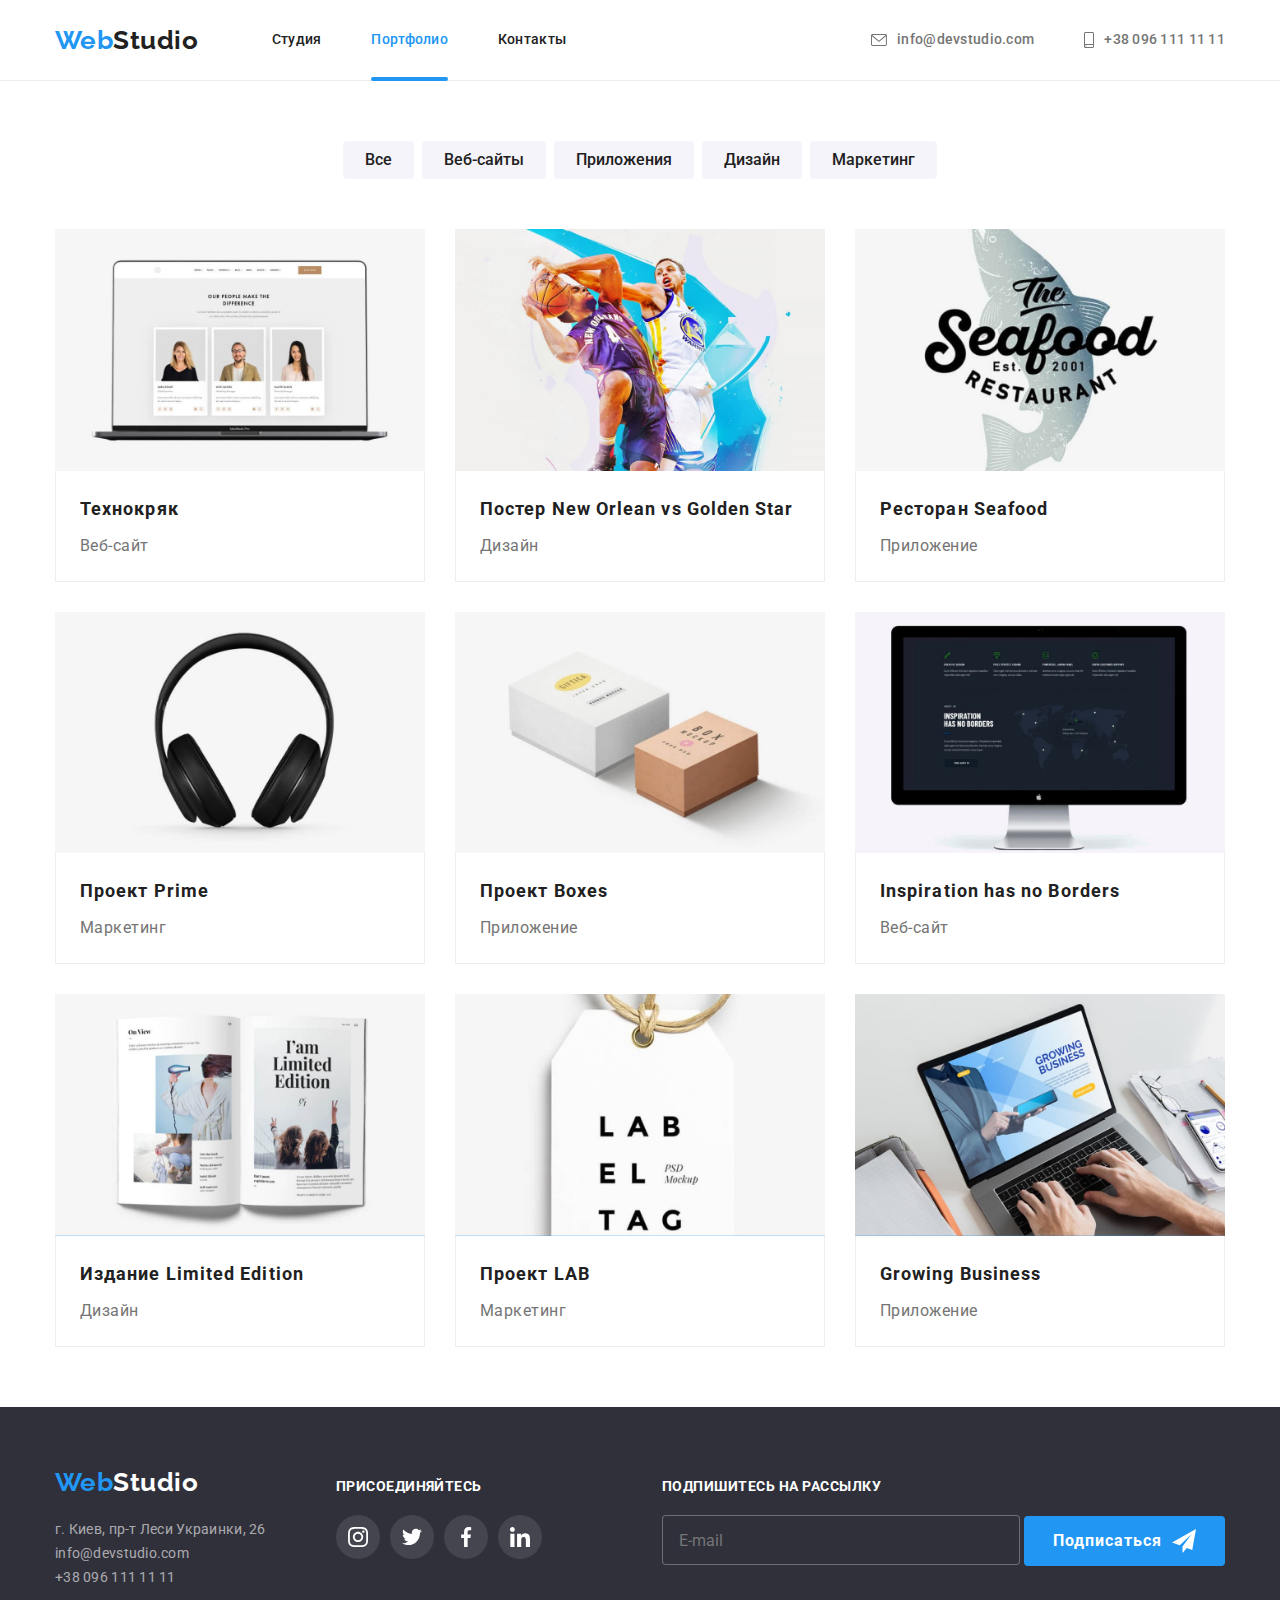
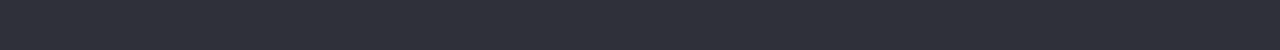
==== commit 4bd6bea0: "complete" ====
--- a/portfolio.html
+++ b/portfolio.html
@@ -27,8 +27,8 @@
         <div class="mobile-menu__container"  id="mobile-menu__container" data-menu>
             <nav class="nav">          
               <ul class="nav__list">
-                <li class="nav__item"><a class="nav__link nav__link--current" href="./index.html">Студия</a></li>
-                <li class="nav__item"><a class="nav__link" href="./portfolio.html">Портфолио</a></li>
+                <li class="nav__item"><a class="nav__link" href="./index.html">Студия</a></li>
+                <li class="nav__item"><a class="nav__link nav__link--current" href="./portfolio.html">Портфолио</a></li>
                 <li class="nav__item"><a class="nav__link" href="">Контакты</a></li>            
               </ul>         
             </nav>
@@ -77,7 +77,18 @@
             <li class="gallery__card">
               <a class="gallery__link" href="#">
                 <div class="gallery__overlay">
-                  <img src="./images/project1.jpg" alt="проект веб-сайта" width="370" />
+                  <img
+                  srcset="./images/pr1_tab.jpg    354w,
+                          ./images/pr1_dsc.jpg    370w,
+                          ./images/pr1_mob.jpg    450w,
+                          ./images/pr1_tab@2x.jpg 708w,
+                          ./images/pr1_dsc@2x.jpg 740w,
+                          ./images/pr1_mob@2x.jpg 900w" 
+                  src="./images/pr1_dsc.jpg" 
+                  alt="проект веб-сайта" 
+                  sizes="(max-width: 767) 100vh,
+                    (min-width: 768) 50vh,
+                    (min-width: 1200) 33vh"/>
                   <p class="gallery__text-overlay">Ресурс предлагает комплексные предложения с разным 
                     уровнем функционала и сервисов. Все это позволит посетителю получить 
                     исчерпывающие сведения о компании или частном лице.</p>
@@ -91,7 +102,18 @@
             <li class="gallery__card">
               <a class="gallery__link" href="#">
                 <div class="gallery__overlay">
-                  <img src="./images/project2.jpg" alt="дизайн проект" width="370" />
+                  <img
+                  srcset="./images/pr2_tab.jpg    354w,
+                          ./images/pr2_dsc.jpg    370w,
+                          ./images/pr2_mob.jpg    450w,
+                          ./images/pr2_tab@2x.jpg 708w,
+                          ./images/pr2_dsc@2x.jpg 740w,
+                          ./images/pr2_mob@2x.jpg 900w"
+                   src="./images/pr2_dsc.jpg" 
+                   alt="дизайн проект"
+                   sizes="(max-width: 767) 100vh,
+                    (min-width: 768) 50vh,
+                    (min-width: 1200) 33vh" />
                   <p class="gallery__text-overlay">Ресурс предлагает комплексные предложения с разным 
                     уровнем функционала и сервисов. Все это позволит посетителю получить 
                     исчерпывающие сведения о компании или частном лице.</p>
@@ -105,7 +127,18 @@
             <li class="gallery__card">
               <a class="gallery__link" href="#">
                 <div class="gallery__overlay">
-                  <img src="./images/project3.jpg" alt="проект приложения" width="370" />
+                  <img
+                  srcset="./images/pr3_tab.jpg    354w,
+                          ./images/pr3_dsc.jpg    370w,
+                          ./images/pr3_mob.jpg    450w,
+                          ./images/pr3_tab@2x.jpg 708w,
+                          ./images/pr3_dsc@2x.jpg 740w,
+                          ./images/pr3_mob@2x.jpg 900w"
+                   src="./images/pr3_dsc.jpg" 
+                   alt="проект приложения"
+                   sizes="(max-width: 767) 100vh,
+                    (min-width: 768) 50vh,
+                    (min-width: 1200) 33vh" />
                   <p class="gallery__text-overlay">Ресурс предлагает комплексные предложения с разным 
                     уровнем функционала и сервисов. Все это позволит посетителю получить 
                     исчерпывающие сведения о компании или частном лице.</p>
@@ -119,7 +152,18 @@
             <li class="gallery__card">
               <a class="gallery__link" href="#">
                 <div class="gallery__overlay">
-                  <img src="./images/project4.jpg" alt="маркетинговый проект" width="370" />
+                  <img
+                  srcset="./images/pr4_tab.jpg    354w,
+                          ./images/pr4_dsc.jpg    370w,
+                          ./images/pr4_mob.jpg    450w,
+                          ./images/pr4_tab@2x.jpg 708w,
+                          ./images/pr4_dsc@2x.jpg 740w,
+                          ./images/pr4_mob@2x.jpg 900w"
+                   src="./images/pr4_dsc.jpg" 
+                   alt="маркетинговый проект"
+                   sizes="(max-width: 767) 100vh,
+                    (min-width: 768) 50vh,
+                    (min-width: 1200) 33vh" />
                   <p class="gallery__text-overlay">Ресурс предлагает комплексные предложения с разным 
                     уровнем функционала и сервисов. Все это позволит посетителю получить 
                     исчерпывающие сведения о компании или частном лице.</p>
@@ -133,7 +177,18 @@
             <li class="gallery__card">
               <a class="gallery__link" href="#">
                 <div class="gallery__overlay">
-                  <img src="./images/project5.jpg" alt="проект приложения" width="370" />
+                  <img
+                  srcset="./images/pr5_tab.jpg    354w,
+                          ./images/pr5_dsc.jpg    370w,
+                          ./images/pr5_mob.jpg    450w,
+                          ./images/pr5_tab@2x.jpg 708w,
+                          ./images/pr5_dsc@2x.jpg 740w,
+                          ./images/pr5_mob@2x.jpg 900w"
+                   src="./images/pr5_dsc.jpg" 
+                   alt="проект приложения"
+                   sizes="(max-width: 767) 100vh,
+                    (min-width: 768) 50vh,
+                    (min-width: 1200) 33vh" />
                   <p class="gallery__text-overlay">Ресурс предлагает комплексные предложения с разным 
                     уровнем функционала и сервисов. Все это позволит посетителю получить 
                     исчерпывающие сведения о компании или частном лице.</p>
@@ -147,7 +202,18 @@
             <li class="gallery__card">
               <a class="gallery__link" href="#">
                 <div class="gallery__overlay">
-                  <img src="./images/project6.jpg" alt="проект веб-сайта" width="370" />
+                  <img
+                  srcset="./images/pr6_tab.jpg    354w,
+                          ./images/pr6_dsc.jpg    370w,
+                          ./images/pr6_mob.jpg    450w,
+                          ./images/pr6_tab@2x.jpg 708w,
+                          ./images/pr6_dsc@2x.jpg 740w,
+                          ./images/pr6_mob@2x.jpg 900w"
+                   src="./images/pr6_dsc.jpg" 
+                   alt="проект веб-сайта" 
+                   sizes="(max-width: 767) 100vh,
+                    (min-width: 768) 50vh,
+                    (min-width: 1200) 33vh"/>
                   <p class="gallery__text-overlay">Ресурс предлагает комплексные предложения с разным 
                     уровнем функционала и сервисов. Все это позволит посетителю получить 
                     исчерпывающие сведения о компании или частном лице.</p>
@@ -161,7 +227,18 @@
             <li class="gallery__card">
               <a class="gallery__link" href="#">
                 <div class="gallery__overlay">
-                  <img src="./images/project7.jpg" alt="дизайн проект" width="370" />
+                  <img
+                  srcset="./images/pr7_tab.jpg    354w,
+                          ./images/pr7_dsc.jpg    370w,
+                          ./images/pr7_mob.jpg    450w,
+                          ./images/pr7_tab@2x.jpg 708w,
+                          ./images/pr7_dsc@2x.jpg 740w,
+                          ./images/pr7_mob@2x.jpg 900w"
+                   src="./images/pr7_dsc.jpg" 
+                   alt="дизайн проект"
+                   sizes="(max-width: 767) 100vh,
+                    (min-width: 768) 50vh,
+                    (min-width: 1200) 33vh" />
                   <p class="gallery__text-overlay">Ресурс предлагает комплексные предложения с разным 
                     уровнем функционала и сервисов. Все это позволит посетителю получить 
                     исчерпывающие сведения о компании или частном лице.</p>
@@ -175,7 +252,18 @@
             <li class="gallery__card">
               <a class="gallery__link" href="#">
                 <div class="gallery__overlay">
-                  <img src="./images/project8.jpg" alt="маркетинговый проект" width="370" />
+                  <img
+                  srcset="./images/pr8_tab.jpg    354w,
+                          ./images/pr8_dsc.jpg    370w,
+                          ./images/pr8_mob.jpg    450w,
+                          ./images/pr8_tab@2x.jpg 708w,
+                          ./images/pr8_dsc@2x.jpg 740w,
+                          ./images/pr8_mob@2x.jpg 900w"
+                   src="./images/pr8_dsc.jpg" 
+                   alt="маркетинговый проект"
+                   sizes="(max-width: 767) 100vh,
+                    (min-width: 768) 50vh,
+                    (min-width: 1200) 33vh" />
                   <p class="gallery__text-overlay">Ресурс предлагает комплексные предложения с разным 
                     уровнем функционала и сервисов. Все это позволит посетителю получить 
                     исчерпывающие сведения о компании или частном лице.</p>
@@ -189,7 +277,18 @@
             <li class="gallery__card">
               <a class="gallery__link" href="#">
                 <div class="gallery__overlay">
-                  <img src="./images/project9.jpg" alt="проект приложения" width="370" />
+                  <img
+                  srcset="./images/pr9_tab.jpg    354w,
+                          ./images/pr9_dsc.jpg    370w,
+                          ./images/pr9_mob.jpg    450w,
+                          ./images/pr9_tab@2x.jpg 708w,
+                          ./images/pr9_dsc@2x.jpg 740w,
+                          ./images/pr9_mob@2x.jpg 900w"
+                   src="./images/pr9_dsc.jpg" 
+                   alt="проект приложения"
+                   sizes="(max-width: 767) 100vh,
+                    (min-width: 768) 50vh,
+                    (min-width: 1200) 33vh" />
                   <p class="gallery__text-overlay">Ресурс предлагает комплексные предложения с разным 
                     уровнем функционала и сервисов. Все это позволит посетителю получить 
                     исчерпывающие сведения о компании или частном лице.</p>
@@ -267,5 +366,8 @@
         </div>
       </div>
     </footer>
+
+    <!-- Script -->    
+    <script src="./js/mobile-menu.js"></script>
   </body>
 </html>
--- a/css/main.min.css
+++ b/css/main.min.css
@@ -1 +1 @@
-ul{list-style-type:none;padding:0;margin:0}h1,h2,h3,p{margin:0}img{display:block;max-width:100%;height:auto}.address__link,.mobile-social__link{display:block;font-weight:500;font-size:14px;line-height:1.14;letter-spacing:.02em;text-decoration:none;-webkit-transition:color 250ms cubic-bezier(0.4, 0, 0.2, 1);transition:color 250ms cubic-bezier(0.4, 0, 0.2, 1)}.address__link:hover,.mobile-social__link:hover,.address__link:focus,.mobile-social__link:focus{color:#2196f3;fill:#2196f3}.form__button,.subscription__button,.hero__button{border-radius:4px;padding:10px 32px;min-width:200px;border:0px solid rgba(0,0,0,0);background-color:#2196f3;color:#fff;font-family:inherit;font-weight:700;font-size:16px;line-height:1.88;letter-spacing:.06em;-webkit-transition:background-color 250ms cubic-bezier(0.4, 0, 0.2, 1);transition:background-color 250ms cubic-bezier(0.4, 0, 0.2, 1);cursor:pointer}.form__button:hover,.subscription__button:hover,.hero__button:hover,.form__button:focus,.subscription__button:focus,.hero__button:focus{background-color:#188ce8}.footer__title,.description__title,.features__title{font-size:14px;line-height:1.14;text-transform:uppercase;color:#212121}.visually-hidden{position:absolute;width:1px;height:1px;margin:-1px;border:0;padding:0;white-space:nowrap;-webkit-clip-path:inset(100%);clip-path:inset(100%);clip:rect(0 0 0 0);overflow:hidden}body{background-color:#fff;color:#757575;font-family:Roboto,sans-serif;letter-spacing:.03em}.container{margin-left:auto;margin-right:auto;padding-left:15px;padding-right:15px}@media screen and (max-width: 320px){.container{overflow-x:scroll}}@media screen and (min-width: 480px){.container{width:480px}}@media screen and (min-width: 768px){.container{width:768px}}@media screen and (min-width: 1200px){.container{width:1200px}}.header{border-bottom:1px solid #ececec}.header__container{position:relative;display:-webkit-box;display:-ms-flexbox;display:flex;-webkit-box-align:center;-ms-flex-align:center;align-items:center;-webkit-box-pack:justify;-ms-flex-pack:justify;justify-content:space-between}@media screen and (max-width: 767px){.header__container{padding:16px 15px}}.section{padding:60px 0}.section__title{line-height:1.17;text-align:center;color:#212121}@media screen and (max-width: 1199px){.section__title{margin-bottom:30px;font-size:28px}}@media screen and (min-width: 1200px){.section__title{margin-bottom:50px;font-size:36px}}.section--no-padding{padding-top:0}@media(max-width: 1200px){.section--no-padding{display:none}}.section--over-bcgr{background-color:#f5f4fa}.logo{display:block;color:#2196f3;font-family:Raleway,sans-serif;font-weight:700;font-style:normal;text-decoration:none}@media screen and (min-width: 480px){.logo{font-size:24px;line-height:1.17}}@media screen and (min-width: 1200px){.logo{font-size:26px;line-height:1.19}}.logo__black{color:#212121}.logo__white{color:#fff}@media screen and (min-width: 768px){.nav{margin-right:84px;margin-left:auto}}@media screen and (min-width: 1200px){.nav{margin-right:305px;margin-left:auto}}@media screen and (max-width: 767px){.nav__list{margin-bottom:auto}}@media screen and (min-width: 768px){.nav__list{display:-webkit-box;display:-ms-flexbox;display:flex;-webkit-box-align:center;-ms-flex-align:center;align-items:center}}@media screen and (max-width: 767px){.nav__item:not(:last-child){margin-bottom:32px}}@media screen and (min-width: 768px){.nav__item:not(:last-child){margin-right:50px}}.nav__link{position:relative;display:block;font-weight:500;line-height:1.17;letter-spacing:.02em;text-decoration:none;-webkit-transition:color 250ms cubic-bezier(0.4, 0, 0.2, 1);transition:color 250ms cubic-bezier(0.4, 0, 0.2, 1);color:#212121}@media screen and (max-width: 767px){.nav__link{font-size:40px}}@media screen and (min-width: 768px){.nav__link{padding:32px 0 32px 0;font-size:14px}}@media screen and (min-width: 1200px){.nav__link{font-size:14px;line-height:1.14}}.nav__link:hover,.nav__link:focus,.nav__link--current{color:#2196f3;fill:#2196f3}@media screen and (min-width: 768px){.nav__link--current::after{content:"";position:absolute;left:0;bottom:-1px;width:100%;height:4px;border-radius:2px;background-color:#2196f3}}.contacts{display:-webkit-box;display:-ms-flexbox;display:flex}@media screen and (max-width: 767px){.contacts{-webkit-box-orient:vertical;-webkit-box-direction:reverse;-ms-flex-direction:column-reverse;flex-direction:column-reverse;margin-top:auto;margin-bottom:64px}}@media screen and (min-width: 768px){.contacts{-webkit-box-orient:vertical;-webkit-box-direction:normal;-ms-flex-direction:column;flex-direction:column}}@media screen and (min-width: 1200px){.contacts{-webkit-box-orient:horizontal;-webkit-box-direction:normal;-ms-flex-direction:row;flex-direction:row;-webkit-box-align:center;-ms-flex-align:center;align-items:center}}@media screen and (max-width: 767px){.contacts__item:not(:first-child){margin-bottom:32px}}@media screen and (min-width: 768px){.contacts__item:not(:first-child){margin-top:10px}}@media screen and (min-width: 1200px){.contacts__item:not(:first-child){margin-top:0;margin-left:50px}}.contacts__link{display:block;font-weight:500;line-height:1.17;letter-spacing:.02em;color:#757575;fill:#757575;text-decoration:none}.contacts__link:hover,.contacts__link:focus{color:#2196f3;fill:#2196f3}@media screen and (max-width: 767px){.contacts__link{font-size:24px}}@media screen and (min-width: 768px){.contacts__link{display:-webkit-box;display:-ms-flexbox;display:flex;-webkit-box-align:center;-ms-flex-align:center;align-items:center;font-size:14px}}@media screen and (min-width: 1200px){.contacts__link{font-size:14px;line-height:1.14}}@media screen and (max-width: 767px){.contacts__link--mobile{font-size:34px;color:#2196f3}}.contacts__icon{margin-right:10px}@media screen and (max-width: 767px){.contacts__icon{display:none}}@media screen and (max-width: 767px){.mobile-menu__container{display:none;position:absolute;z-index:10;top:0;left:0;width:100%;height:100vh;padding:48px 40px;background-color:#fff}}@media screen and (min-width: 768px){.mobile-menu__container{display:-webkit-box;display:-ms-flexbox;display:flex;-webkit-box-align:center;-ms-flex-align:center;align-items:center}}.mobile-menu__container.is-open{display:block;display:-webkit-box;display:-ms-flexbox;display:flex;-webkit-box-orient:vertical;-webkit-box-direction:normal;-ms-flex-direction:column;flex-direction:column;-webkit-box-pack:justify;-ms-flex-pack:justify;justify-content:space-between}.mobile-menu__button{position:absolute;z-index:20;top:10px;right:15px;display:inline-block;padding:0;background-color:rgba(0,0,0,0);border:none;cursor:pointer}.mobile-menu__button .mobile-menu__icon-close{display:none}.mobile-menu__button.is-open .mobile-menu__icon-close{display:block}.mobile-menu__button.is-open .mobile-menu__icon-menu{display:none}@media screen and (min-width: 768px){.mobile-menu__button{display:none}}.mobile-menu__button:hover,.mobile-menu__button:focus{fill:#2196f3}.mobile-social{display:-webkit-box;display:-ms-flexbox;display:flex}@media screen and (min-width: 768px){.mobile-social{display:none}}.mobile-social__item:not(:last-child){border-right:1px solid rgba(33,33,33,.2);padding-right:10px}.mobile-social__item:not(:first-child){padding-left:10px}.mobile-social__link{font-size:18px;line-height:1.22;color:#2196f3}.hero{text-align:center;max-width:1600px;margin-left:auto;margin-right:auto;background-size:cover;background-repeat:no-repeat;background-position:center;background-color:#2f303a}@media screen and (max-width: 767px){.hero{background-image:-webkit-gradient(linear, left top, right top, from(rgba(47, 48, 58, 0.4)), to(rgba(47, 48, 58, 0.4))),url(../images/hero_mobile.jpg);background-image:linear-gradient(to right, rgba(47, 48, 58, 0.4), rgba(47, 48, 58, 0.4)),url(../images/hero_mobile.jpg)}}@media screen and (max-width: 767px)and (min-device-pixel-ratio: 2),screen and (max-width: 767px)and (-webkit-min-device-pixel-ratio: 2),screen and (max-width: 767px)and (min-resolution: 192dpi),screen and (max-width: 767px)and (min-resolution: 2dppx){.hero{background-image:-webkit-gradient(linear, left top, right top, from(rgba(47, 48, 58, 0.4)), to(rgba(47, 48, 58, 0.4))),url(../images/hero_mobile@2x.jpg);background-image:linear-gradient(to right, rgba(47, 48, 58, 0.4), rgba(47, 48, 58, 0.4)),url(../images/hero_mobile@2x.jpg)}}@media screen and (min-width: 768px){.hero{background-image:-webkit-gradient(linear, left top, right top, from(rgba(47, 48, 58, 0.4)), to(rgba(47, 48, 58, 0.4))),url(../images/hero_tablet.jpg);background-image:linear-gradient(to right, rgba(47, 48, 58, 0.4), rgba(47, 48, 58, 0.4)),url(../images/hero_tablet.jpg)}}@media screen and (min-width: 768px)and (min-device-pixel-ratio: 2),screen and (min-width: 768px)and (-webkit-min-device-pixel-ratio: 2),screen and (min-width: 768px)and (min-resolution: 192dpi),screen and (min-width: 768px)and (min-resolution: 2dppx){.hero{background-image:-webkit-gradient(linear, left top, right top, from(rgba(47, 48, 58, 0.4)), to(rgba(47, 48, 58, 0.4))),url(../images/hero_tablet@2x.jpg);background-image:linear-gradient(to right, rgba(47, 48, 58, 0.4), rgba(47, 48, 58, 0.4)),url(../images/hero_tablet@2x.jpg)}}@media screen and (max-width: 1199px){.hero{padding-top:118px;padding-bottom:128px}}@media screen and (min-width: 1200px){.hero{padding-top:200px;padding-bottom:200px;background-image:-webkit-gradient(linear, left top, right top, from(rgba(47, 48, 58, 0.4)), to(rgba(47, 48, 58, 0.4))),url(../images/hero_desctop.jpg);background-image:linear-gradient(to right, rgba(47, 48, 58, 0.4), rgba(47, 48, 58, 0.4)),url(../images/hero_desctop.jpg)}}@media screen and (min-width: 1200px)and (min-device-pixel-ratio: 2),screen and (min-width: 1200px)and (-webkit-min-device-pixel-ratio: 2),screen and (min-width: 1200px)and (min-resolution: 192dpi),screen and (min-width: 1200px)and (min-resolution: 2dppx){.hero{background-image:-webkit-gradient(linear, left top, right top, from(rgba(47, 48, 58, 0.4)), to(rgba(47, 48, 58, 0.4))),url(../images/hero_desctop@2x.jpg);background-image:linear-gradient(to right, rgba(47, 48, 58, 0.4), rgba(47, 48, 58, 0.4)),url(../images/hero_desctop@2x.jpg)}}.hero__title{margin-top:0;margin-bottom:30px;color:#fff;font-weight:900;font-size:26px;line-height:1.62;letter-spacing:.06em;text-transform:uppercase}@media screen and (min-width: 1200px){.hero__title{font-size:44px;line-height:1.36}}@media screen and (min-width: 768px){.features{display:-webkit-box;display:-ms-flexbox;display:flex;-ms-flex-wrap:wrap;flex-wrap:wrap;margin:-15px}}@media screen and (min-width: 1200px){.features{-webkit-box-orient:horizontal;-webkit-box-direction:normal;-ms-flex-direction:row;flex-direction:row}}@media screen and (min-width: 768px){.features__item{margin:15px;width:calc((100% - 60px)/2)}}@media screen and (min-width: 1200px){.features__item{margin:15px;width:calc((100% - 120px)/4)}}@media screen and (max-width: 1199px){.features__item:not(:last-child){margin-bottom:30px}}.features__icon{display:-webkit-box;display:-ms-flexbox;display:flex;-webkit-box-align:center;-ms-flex-align:center;align-items:center;-webkit-box-pack:center;-ms-flex-pack:center;justify-content:center;width:100%;height:120px;background-color:#f5f4fa;border-radius:4px}.features__title{margin-top:30px;margin-bottom:10px}.features__text{font-size:14px;line-height:1.7}.description{display:-webkit-box;display:-ms-flexbox;display:flex}.description__item{position:relative}.description__item:not(:last-child){margin-right:30px}.description__title{position:absolute;left:0;bottom:0;display:-webkit-box;display:-ms-flexbox;display:flex;-webkit-box-align:center;-ms-flex-align:center;align-items:center;-webkit-box-pack:center;-ms-flex-pack:center;justify-content:center;width:100%;height:70px;color:#fff;background-color:rgba(47,48,58,.8)}.team{margin:-15px}@media screen and (min-width: 768px){.team{display:-webkit-box;display:-ms-flexbox;display:flex;-ms-flex-wrap:wrap;flex-wrap:wrap}}@media screen and (min-width: 1200px){.team{-ms-flex-wrap:row;flex-wrap:row}}.team__item{margin:15px;-webkit-box-shadow:0px 1px 3px rgba(0,0,0,.12),0px 1px 1px rgba(0,0,0,.14),0px 2px 1px rgba(0,0,0,.2);box-shadow:0px 1px 3px rgba(0,0,0,.12),0px 1px 1px rgba(0,0,0,.14),0px 2px 1px rgba(0,0,0,.2);border-radius:0px 0px 4px 4px;background-color:#fff}@media screen and (max-width: 767px){.team__item{width:calc(100% - 30px)}}@media screen and (min-width: 768px){.team__item{width:calc((100% - 60px)/2)}}@media screen and (min-width: 1200px){.team__item{width:calc((100% - 120px)/4)}}.team__box{padding:30px 0;font-size:16px;line-height:1.19;text-align:center}.team__title{font-weight:500;margin-bottom:10px;color:#212121}.team__text{margin-bottom:16px}.social{display:-webkit-box;display:-ms-flexbox;display:flex;-webkit-box-pack:center;-ms-flex-pack:center;justify-content:center}.social__item:not(:last-child){margin-right:10px}.social__link{display:-webkit-box;display:-ms-flexbox;display:flex;-webkit-box-align:center;-ms-flex-align:center;align-items:center;-webkit-box-pack:center;-ms-flex-pack:center;justify-content:center;width:44px;height:44px;fill:#afb1b8;background-color:#fff;border-radius:50%;-webkit-transition:background-color 250ms cubic-bezier(0.4, 0, 0.2, 1),fill 250ms cubic-bezier(0.4, 0, 0.2, 1);transition:background-color 250ms cubic-bezier(0.4, 0, 0.2, 1),fill 250ms cubic-bezier(0.4, 0, 0.2, 1)}.social__link:hover,.social__link:focus{background-color:#2196f3;fill:#fff}.social__link--dark{fill:#fff;background-color:rgba(255,255,255,.1)}.customers{display:-webkit-box;display:-ms-flexbox;display:flex;-webkit-box-align:center;-ms-flex-align:center;align-items:center;margin:-15px}@media screen and (max-width: 1199px){.customers{-ms-flex-wrap:wrap;flex-wrap:wrap}}.customers__item{margin:15px}@media screen and (max-width: 767px){.customers__item{-ms-flex-preferred-size:calc((100% - 60px)/2);flex-basis:calc((100% - 60px)/2)}}@media screen and (min-width: 768px){.customers__item{-ms-flex-preferred-size:calc((100% - 90px)/3);flex-basis:calc((100% - 90px)/3)}}.customers__link{display:-webkit-box;display:-ms-flexbox;display:flex;-webkit-box-align:center;-ms-flex-align:center;align-items:center;-webkit-box-pack:center;-ms-flex-pack:center;justify-content:center;height:92px;border:1px solid #afb1b8;fill:#afb1b8;border-radius:4px;-webkit-transition:border 250ms cubic-bezier(0.4, 0, 0.2, 1),fill 250ms cubic-bezier(0.4, 0, 0.2, 1);transition:border 250ms cubic-bezier(0.4, 0, 0.2, 1),fill 250ms cubic-bezier(0.4, 0, 0.2, 1)}.customers__link:hover,.customers__link:focus{border:1px solid #2196f3;fill:#2196f3}.footer{background-color:#2f303a}.footer__container{display:-webkit-box;display:-ms-flexbox;display:flex;padding-top:60px;padding-bottom:60px}@media screen and (max-width: 767px){.footer__container{-webkit-box-orient:vertical;-webkit-box-direction:normal;-ms-flex-direction:column;flex-direction:column;-webkit-box-align:center;-ms-flex-align:center;align-items:center}}@media screen and (min-width: 768px){.footer__container{-webkit-box-align:baseline;-ms-flex-align:baseline;align-items:baseline;-ms-flex-pack:distribute;justify-content:space-around;-ms-flex-wrap:wrap;flex-wrap:wrap}}.footer__title{margin-bottom:20px;font-style:normal;color:#fff}@media screen and (max-width: 767px){.footer__address{margin-bottom:60px}}@media screen and (min-width: 768px){.footer__address{margin-right:165px}}@media screen and (max-width: 1199px){.footer__address{text-align:center}}@media screen and (min-width: 1200px){.footer__address{margin-right:70px}}@media screen and (max-width: 767px){.footer__social{margin-bottom:60px}}@media screen and (max-width: 1199px){.footer__social{text-align:center}}@media screen and (min-width: 1200px){.footer__social{margin-right:auto}}@media screen and (min-width: 768px)and (max-width: 1199px){.footer__subscription{margin-top:60px}}@media screen and (max-width: 1199px){.footer__subscription{text-align:center}}.address{margin-top:20px}.address__link{font-style:normal;font-weight:400;color:rgba(255,255,255,.6);line-height:1.71;text-decoration:none}.address__link:hover,.address__link:focus{color:#fff}@media screen and (max-width: 1199px){.address__link:not(:last-child){margin-bottom:8px}}@media screen and (min-width: 1200px){.address__link:not(:last-child){margin-bottom:9px}}.subscription__label{display:block}@media screen and (min-width: 768px)and (max-width: 1199px){.subscription__label{display:-webkit-box;display:-ms-flexbox;display:flex;-webkit-box-orient:vertical;-webkit-box-direction:normal;-ms-flex-direction:column;flex-direction:column;-webkit-box-align:center;-ms-flex-align:center;align-items:center}}.subscription__input{height:50px;padding:0 16px;margin-bottom:20px;color:#fff;background-color:#2f303a;border:1px solid rgba(255,255,255,.3);border-radius:4px;-webkit-transition:border 250ms cubic-bezier(0.4, 0, 0.2, 1);transition:border 250ms cubic-bezier(0.4, 0, 0.2, 1)}@media screen and (max-width: 767px){.subscription__input{width:100%}}@media screen and (min-width: 768px){.subscription__input{width:450px}}@media screen and (min-width: 1200px){.subscription__input{width:358px;margin-bottom:0}}.subscription__input:hover,.subscription__input:focus{outline:none;border:1px solid #fff}.subscription__icon{margin-left:10px;fill:#fff}.subscription__button{display:-webkit-inline-box;display:-ms-inline-flexbox;display:inline-flex;-webkit-box-align:center;-ms-flex-align:center;align-items:center;padding:10px 29px;margin-left:10px}@media screen and (min-width: 768px){.subscription__button{margin-left:0}}.backdrop{position:fixed;z-index:30;top:0;left:0;width:100%;height:100%;background-color:rgba(0,0,0,.2);opacity:1;-webkit-transition:opacity 250ms cubic-bezier(0.4, 0, 0.2, 1);transition:opacity 250ms cubic-bezier(0.4, 0, 0.2, 1)}.backdrop.is-hidden{opacity:0;pointer-events:none}.modal{position:absolute;top:50%;left:50%;-webkit-transform:translate(-50%, -50%);transform:translate(-50%, -50%);opacity:1;-webkit-transition:opacity 500ms cubic-bezier(0.4, 0, 0.2, 1);transition:opacity 500ms cubic-bezier(0.4, 0, 0.2, 1);width:100%;padding:40px;background-color:#fff;-webkit-box-shadow:0px 1px 3px rgba(0,0,0,.12),0px 1px 1px rgba(0,0,0,.14),0px 2px 1px rgba(0,0,0,.2);box-shadow:0px 1px 3px rgba(0,0,0,.12),0px 1px 1px rgba(0,0,0,.14),0px 2px 1px rgba(0,0,0,.2);border-radius:4px}@media screen and (min-width: 480px){.modal{width:450px;height:609px}}@media screen and (min-width: 1200px){.modal{width:528px;height:581px}}.modal__button{position:fixed;top:8px;right:8px;display:-webkit-box;display:-ms-flexbox;display:flex;-webkit-box-align:center;-ms-flex-align:center;align-items:center;width:30px;height:30px;border-radius:50%;background-color:#fff;border:1px solid rgba(0,0,0,.1)}.modal__button:hover,.modal__button:focus{background-color:#fff;fill:#2196f3}.modal__title{margin-bottom:12px;font-size:20px;text-align:center;color:#212121}.form__label{display:block;position:relative;font-size:12px;line-height:1.17;letter-spacing:.01em}.form__label:hover>.form__icon,.form__label:focus-within>.form__icon{fill:#2196f3}.form__label:hover>.form__input,.form__label:focus-within>.form__input,.form__label:hover>.form__textarea,.form__label:focus-within>.form__textarea{outline:none;border-color:#2196f3;cursor:pointer}.form__label+.form__label{margin-top:10px}.form__input{position:relative;width:100%;height:40px;border:1px solid rgba(33,33,33,.2);border-radius:4px;margin-top:4px;padding:0 10px 0 40px;-webkit-transition:border-color 250ms cubic-bezier(0.4, 0, 0.2, 1);transition:border-color 250ms cubic-bezier(0.4, 0, 0.2, 1)}.form__icon{position:absolute;left:12px;top:50%;fill:#212121}.form__textarea{width:100%;height:120px;resize:none;padding:12px 16px;border:1px solid rgba(33,33,33,.2);border-radius:4px;margin-top:4px}.form__textarea::-webkit-input-placeholder{font-size:12px;line-height:1.17;letter-spacing:.01em;color:rgba(117,117,117,.5)}.form__textarea::-moz-placeholder{font-size:12px;line-height:1.17;letter-spacing:.01em;color:rgba(117,117,117,.5)}.form__textarea:-ms-input-placeholder{font-size:12px;line-height:1.17;letter-spacing:.01em;color:rgba(117,117,117,.5)}.form__textarea::-ms-input-placeholder{font-size:12px;line-height:1.17;letter-spacing:.01em;color:rgba(117,117,117,.5)}.form__textarea::placeholder{font-size:12px;line-height:1.17;letter-spacing:.01em;color:rgba(117,117,117,.5)}.form__label-policy{display:-webkit-box;display:-ms-flexbox;display:flex;-webkit-box-align:center;-ms-flex-align:center;align-items:center;margin-right:auto;margin-left:auto;margin-top:18px}@media screen and (max-width: 1199px){.form__label-policy{font-size:12px;line-height:1.17;-webkit-box-pack:justify;-ms-flex-pack:justify;justify-content:space-between}}@media screen and (min-width: 1200px){.form__label-policy{font-size:14px;line-height:1.71;-webkit-box-pack:center;-ms-flex-pack:center;justify-content:center}}.form__checkbox:focus~.form__chec-icon{border-color:#2196f3}.form__rule{color:#2196f3}.form__chec-icon{width:16px;height:15px;border:2px solid #212121;border-radius:2px}@media screen and (min-width: 1200px){.form__chec-icon{margin-right:8px}}.form__checkbox:checked~.form__chec-icon{background-image:url(../images/check.svg);background-size:contain;border:rgba(0,0,0,0)}.form__button{display:block;margin-top:30px;margin-left:auto;margin-right:auto}/*# sourceMappingURL=main.min.css.map */+ul{list-style-type:none;padding:0;margin:0}h1,h2,h3,p{margin:0}img{display:block;max-width:100%;height:auto}.address__link,.mobile-social__link{display:block;font-weight:500;font-size:14px;line-height:1.14;letter-spacing:.02em;text-decoration:none;-webkit-transition:color 250ms cubic-bezier(0.4, 0, 0.2, 1);transition:color 250ms cubic-bezier(0.4, 0, 0.2, 1)}.address__link:hover,.mobile-social__link:hover,.address__link:focus,.mobile-social__link:focus{color:#2196f3;fill:#2196f3}.form__button,.subscription__button,.hero__button{border-radius:4px;padding:10px 32px;min-width:200px;border:0px solid rgba(0,0,0,0);background-color:#2196f3;color:#fff;font-family:inherit;font-weight:700;font-size:16px;line-height:1.88;letter-spacing:.06em;-webkit-transition:background-color 250ms cubic-bezier(0.4, 0, 0.2, 1);transition:background-color 250ms cubic-bezier(0.4, 0, 0.2, 1);cursor:pointer}.form__button:hover,.subscription__button:hover,.hero__button:hover,.form__button:focus,.subscription__button:focus,.hero__button:focus{background-color:#188ce8}.footer__title,.description__title,.features__title{font-size:14px;line-height:1.14;text-transform:uppercase;color:#212121}.visually-hidden{position:absolute;width:1px;height:1px;margin:-1px;border:0;padding:0;white-space:nowrap;-webkit-clip-path:inset(100%);clip-path:inset(100%);clip:rect(0 0 0 0);overflow:hidden}body{background-color:#fff;color:#757575;font-family:Roboto,sans-serif;letter-spacing:.03em}.container{margin-left:auto;margin-right:auto;padding-left:15px;padding-right:15px}@media screen and (max-width: 320px){.container{overflow-x:scroll}}@media screen and (min-width: 480px){.container{width:480px}}@media screen and (min-width: 768px){.container{width:768px}}@media screen and (min-width: 1200px){.container{width:1200px}}.header{border-bottom:1px solid #ececec}.header__container{position:relative;display:-webkit-box;display:-ms-flexbox;display:flex;-webkit-box-align:center;-ms-flex-align:center;align-items:center;-webkit-box-pack:justify;-ms-flex-pack:justify;justify-content:space-between}@media screen and (max-width: 767px){.header__container{padding:16px 15px}}.section{padding:60px 0}.section__title{line-height:1.17;text-align:center;color:#212121}@media screen and (max-width: 1199px){.section__title{margin-bottom:30px;font-size:28px}}@media screen and (min-width: 1200px){.section__title{margin-bottom:50px;font-size:36px}}.section--no-padding{padding-top:0}@media(max-width: 1200px){.section--no-padding{display:none}}.section--over-bcgr{background-color:#f5f4fa}.logo{display:block;color:#2196f3;font-family:Raleway,sans-serif;font-weight:700;font-style:normal;text-decoration:none}@media screen and (min-width: 480px){.logo{font-size:24px;line-height:1.17}}@media screen and (min-width: 1200px){.logo{font-size:26px;line-height:1.19}}.logo__black{color:#212121}.logo__white{color:#fff}@media screen and (min-width: 768px){.nav{margin-right:84px;margin-left:auto}}@media screen and (min-width: 1200px){.nav{margin-right:305px;margin-left:auto}}@media screen and (max-width: 767px){.nav__list{margin-bottom:auto}}@media screen and (min-width: 768px){.nav__list{display:-webkit-box;display:-ms-flexbox;display:flex;-webkit-box-align:center;-ms-flex-align:center;align-items:center}}@media screen and (max-width: 767px){.nav__item:not(:last-child){margin-bottom:32px}}@media screen and (min-width: 768px){.nav__item:not(:last-child){margin-right:50px}}.nav__link{position:relative;display:block;font-weight:500;line-height:1.17;letter-spacing:.02em;text-decoration:none;-webkit-transition:color 250ms cubic-bezier(0.4, 0, 0.2, 1);transition:color 250ms cubic-bezier(0.4, 0, 0.2, 1);color:#212121}@media screen and (max-width: 767px){.nav__link{font-size:40px}}@media screen and (min-width: 768px){.nav__link{padding:32px 0 32px 0;font-size:14px}}@media screen and (min-width: 1200px){.nav__link{font-size:14px;line-height:1.14}}.nav__link:hover,.nav__link:focus,.nav__link--current{color:#2196f3;fill:#2196f3}@media screen and (min-width: 768px){.nav__link--current::after{content:"";position:absolute;left:0;bottom:-1px;width:100%;height:4px;border-radius:2px;background-color:#2196f3}}.contacts{display:-webkit-box;display:-ms-flexbox;display:flex}@media screen and (max-width: 767px){.contacts{-webkit-box-orient:vertical;-webkit-box-direction:reverse;-ms-flex-direction:column-reverse;flex-direction:column-reverse;margin-top:auto;margin-bottom:64px}}@media screen and (min-width: 768px){.contacts{-webkit-box-orient:vertical;-webkit-box-direction:normal;-ms-flex-direction:column;flex-direction:column}}@media screen and (min-width: 1200px){.contacts{-webkit-box-orient:horizontal;-webkit-box-direction:normal;-ms-flex-direction:row;flex-direction:row;-webkit-box-align:center;-ms-flex-align:center;align-items:center}}@media screen and (max-width: 767px){.contacts__item:not(:first-child){margin-bottom:32px}}@media screen and (min-width: 768px){.contacts__item:not(:first-child){margin-top:10px}}@media screen and (min-width: 1200px){.contacts__item:not(:first-child){margin-top:0;margin-left:50px}}.contacts__link{display:block;font-weight:500;line-height:1.17;letter-spacing:.02em;color:#757575;fill:#757575;text-decoration:none}.contacts__link:hover,.contacts__link:focus{color:#2196f3;fill:#2196f3}@media screen and (max-width: 767px){.contacts__link{font-size:24px}}@media screen and (min-width: 768px){.contacts__link{display:-webkit-box;display:-ms-flexbox;display:flex;-webkit-box-align:center;-ms-flex-align:center;align-items:center;font-size:14px}}@media screen and (min-width: 1200px){.contacts__link{font-size:14px;line-height:1.14}}@media screen and (max-width: 767px){.contacts__link--mobile{font-size:34px;color:#2196f3}}.contacts__icon{margin-right:10px}@media screen and (max-width: 767px){.contacts__icon{display:none}}@media screen and (max-width: 767px){.mobile-menu__container{display:none;position:absolute;z-index:10;top:0;left:0;width:100%;height:100vh;padding:48px 40px;background-color:#fff}}@media screen and (min-width: 768px){.mobile-menu__container{display:-webkit-box;display:-ms-flexbox;display:flex;-webkit-box-align:center;-ms-flex-align:center;align-items:center}}.mobile-menu__container.is-open{display:block;display:-webkit-box;display:-ms-flexbox;display:flex;-webkit-box-orient:vertical;-webkit-box-direction:normal;-ms-flex-direction:column;flex-direction:column;-webkit-box-pack:justify;-ms-flex-pack:justify;justify-content:space-between}.mobile-menu__button{position:absolute;z-index:20;top:10px;right:15px;display:inline-block;padding:0;background-color:rgba(0,0,0,0);border:none;cursor:pointer}.mobile-menu__button .mobile-menu__icon-close{display:none}.mobile-menu__button.is-open .mobile-menu__icon-close{display:block}.mobile-menu__button.is-open .mobile-menu__icon-menu{display:none}@media screen and (min-width: 768px){.mobile-menu__button{display:none}}.mobile-menu__button:hover,.mobile-menu__button:focus{fill:#2196f3}.mobile-social{display:-webkit-box;display:-ms-flexbox;display:flex;-ms-flex-wrap:wrap;flex-wrap:wrap}@media screen and (min-width: 768px){.mobile-social{display:none}}.mobile-social__item:not(:last-child){border-right:1px solid rgba(33,33,33,.2);padding-right:10px}.mobile-social__item:not(:first-child){padding-left:10px}.mobile-social__link{font-size:18px;line-height:1.22;color:#2196f3}.hero{text-align:center;max-width:1600px;margin-left:auto;margin-right:auto;background-size:cover;background-repeat:no-repeat;background-position:center;background-color:#2f303a}@media screen and (max-width: 767px){.hero{background-image:-webkit-gradient(linear, left top, right top, from(rgba(47, 48, 58, 0.4)), to(rgba(47, 48, 58, 0.4))),url(../images/hero_mobile.jpg);background-image:linear-gradient(to right, rgba(47, 48, 58, 0.4), rgba(47, 48, 58, 0.4)),url(../images/hero_mobile.jpg)}}@media screen and (max-width: 767px)and (min-device-pixel-ratio: 2),screen and (max-width: 767px)and (-webkit-min-device-pixel-ratio: 2),screen and (max-width: 767px)and (min-resolution: 192dpi),screen and (max-width: 767px)and (min-resolution: 2dppx){.hero{background-image:-webkit-gradient(linear, left top, right top, from(rgba(47, 48, 58, 0.4)), to(rgba(47, 48, 58, 0.4))),url(../images/hero_mobile@2x.jpg);background-image:linear-gradient(to right, rgba(47, 48, 58, 0.4), rgba(47, 48, 58, 0.4)),url(../images/hero_mobile@2x.jpg)}}@media screen and (min-width: 768px){.hero{background-image:-webkit-gradient(linear, left top, right top, from(rgba(47, 48, 58, 0.4)), to(rgba(47, 48, 58, 0.4))),url(../images/hero_tablet.jpg);background-image:linear-gradient(to right, rgba(47, 48, 58, 0.4), rgba(47, 48, 58, 0.4)),url(../images/hero_tablet.jpg)}}@media screen and (min-width: 768px)and (min-device-pixel-ratio: 2),screen and (min-width: 768px)and (-webkit-min-device-pixel-ratio: 2),screen and (min-width: 768px)and (min-resolution: 192dpi),screen and (min-width: 768px)and (min-resolution: 2dppx){.hero{background-image:-webkit-gradient(linear, left top, right top, from(rgba(47, 48, 58, 0.4)), to(rgba(47, 48, 58, 0.4))),url(../images/hero_tablet@2x.jpg);background-image:linear-gradient(to right, rgba(47, 48, 58, 0.4), rgba(47, 48, 58, 0.4)),url(../images/hero_tablet@2x.jpg)}}@media screen and (max-width: 1199px){.hero{padding-top:118px;padding-bottom:128px}}@media screen and (min-width: 1200px){.hero{padding-top:200px;padding-bottom:200px;background-image:-webkit-gradient(linear, left top, right top, from(rgba(47, 48, 58, 0.4)), to(rgba(47, 48, 58, 0.4))),url(../images/hero_desctop.jpg);background-image:linear-gradient(to right, rgba(47, 48, 58, 0.4), rgba(47, 48, 58, 0.4)),url(../images/hero_desctop.jpg)}}@media screen and (min-width: 1200px)and (min-device-pixel-ratio: 2),screen and (min-width: 1200px)and (-webkit-min-device-pixel-ratio: 2),screen and (min-width: 1200px)and (min-resolution: 192dpi),screen and (min-width: 1200px)and (min-resolution: 2dppx){.hero{background-image:-webkit-gradient(linear, left top, right top, from(rgba(47, 48, 58, 0.4)), to(rgba(47, 48, 58, 0.4))),url(../images/hero_desctop@2x.jpg);background-image:linear-gradient(to right, rgba(47, 48, 58, 0.4), rgba(47, 48, 58, 0.4)),url(../images/hero_desctop@2x.jpg)}}.hero__title{margin-top:0;margin-bottom:30px;color:#fff;font-weight:900;font-size:26px;line-height:1.62;letter-spacing:.06em;text-transform:uppercase}@media screen and (min-width: 1200px){.hero__title{font-size:44px;line-height:1.36}}@media screen and (min-width: 768px){.features{display:-webkit-box;display:-ms-flexbox;display:flex;-ms-flex-wrap:wrap;flex-wrap:wrap;margin:-15px}}@media screen and (min-width: 1200px){.features{-webkit-box-orient:horizontal;-webkit-box-direction:normal;-ms-flex-direction:row;flex-direction:row}}@media screen and (min-width: 768px){.features__item{margin:15px;width:calc((100% - 60px)/2)}}@media screen and (min-width: 1200px){.features__item{margin:15px;width:calc((100% - 120px)/4)}}@media screen and (max-width: 1199px){.features__item:not(:last-child){margin-bottom:30px}}.features__icon{display:-webkit-box;display:-ms-flexbox;display:flex;-webkit-box-align:center;-ms-flex-align:center;align-items:center;-webkit-box-pack:center;-ms-flex-pack:center;justify-content:center;width:100%;height:120px;background-color:#f5f4fa;border-radius:4px}.features__title{margin-top:30px;margin-bottom:10px}.features__text{font-size:14px;line-height:1.7}.description{display:-webkit-box;display:-ms-flexbox;display:flex}.description__item{position:relative}.description__item:not(:last-child){margin-right:30px}.description__title{position:absolute;left:0;bottom:0;display:-webkit-box;display:-ms-flexbox;display:flex;-webkit-box-align:center;-ms-flex-align:center;align-items:center;-webkit-box-pack:center;-ms-flex-pack:center;justify-content:center;width:100%;height:70px;color:#fff;background-color:rgba(47,48,58,.8)}.team{margin:-15px}@media screen and (min-width: 768px){.team{display:-webkit-box;display:-ms-flexbox;display:flex;-ms-flex-wrap:wrap;flex-wrap:wrap}}@media screen and (min-width: 1200px){.team{-ms-flex-wrap:row;flex-wrap:row}}.team__item{margin:15px;-webkit-box-shadow:0px 1px 3px rgba(0,0,0,.12),0px 1px 1px rgba(0,0,0,.14),0px 2px 1px rgba(0,0,0,.2);box-shadow:0px 1px 3px rgba(0,0,0,.12),0px 1px 1px rgba(0,0,0,.14),0px 2px 1px rgba(0,0,0,.2);border-radius:0px 0px 4px 4px;background-color:#fff}@media screen and (max-width: 767px){.team__item{width:calc(100% - 30px)}}@media screen and (min-width: 768px){.team__item{width:calc((100% - 60px)/2)}}@media screen and (min-width: 1200px){.team__item{width:calc((100% - 120px)/4)}}.team__box{padding:30px 0;font-size:16px;line-height:1.19;text-align:center}.team__title{font-weight:500;margin-bottom:10px;color:#212121}.team__text{margin-bottom:16px}.social{display:-webkit-box;display:-ms-flexbox;display:flex;-webkit-box-pack:center;-ms-flex-pack:center;justify-content:center}.social__item:not(:last-child){margin-right:10px}.social__link{display:-webkit-box;display:-ms-flexbox;display:flex;-webkit-box-align:center;-ms-flex-align:center;align-items:center;-webkit-box-pack:center;-ms-flex-pack:center;justify-content:center;width:44px;height:44px;fill:#afb1b8;background-color:#fff;border-radius:50%;-webkit-transition:background-color 250ms cubic-bezier(0.4, 0, 0.2, 1),fill 250ms cubic-bezier(0.4, 0, 0.2, 1);transition:background-color 250ms cubic-bezier(0.4, 0, 0.2, 1),fill 250ms cubic-bezier(0.4, 0, 0.2, 1)}.social__link:hover,.social__link:focus{background-color:#2196f3;fill:#fff}.social__link--dark{fill:#fff;background-color:rgba(255,255,255,.1)}.customers{display:-webkit-box;display:-ms-flexbox;display:flex;-webkit-box-align:center;-ms-flex-align:center;align-items:center;margin:-15px}@media screen and (max-width: 1199px){.customers{-ms-flex-wrap:wrap;flex-wrap:wrap}}.customers__item{margin:15px}@media screen and (max-width: 767px){.customers__item{-ms-flex-preferred-size:calc((100% - 60px)/2);flex-basis:calc((100% - 60px)/2)}}@media screen and (min-width: 768px){.customers__item{-ms-flex-preferred-size:calc((100% - 90px)/3);flex-basis:calc((100% - 90px)/3)}}.customers__link{display:-webkit-box;display:-ms-flexbox;display:flex;-webkit-box-align:center;-ms-flex-align:center;align-items:center;-webkit-box-pack:center;-ms-flex-pack:center;justify-content:center;height:92px;border:1px solid #afb1b8;fill:#afb1b8;border-radius:4px;-webkit-transition:border 250ms cubic-bezier(0.4, 0, 0.2, 1),fill 250ms cubic-bezier(0.4, 0, 0.2, 1);transition:border 250ms cubic-bezier(0.4, 0, 0.2, 1),fill 250ms cubic-bezier(0.4, 0, 0.2, 1)}.customers__link:hover,.customers__link:focus{border:1px solid #2196f3;fill:#2196f3}.footer{background-color:#2f303a}.footer__container{display:-webkit-box;display:-ms-flexbox;display:flex;padding-top:60px;padding-bottom:60px}@media screen and (max-width: 767px){.footer__container{-webkit-box-orient:vertical;-webkit-box-direction:normal;-ms-flex-direction:column;flex-direction:column;-webkit-box-align:center;-ms-flex-align:center;align-items:center}}@media screen and (min-width: 768px){.footer__container{-webkit-box-align:baseline;-ms-flex-align:baseline;align-items:baseline;-ms-flex-pack:distribute;justify-content:space-around;-ms-flex-wrap:wrap;flex-wrap:wrap}}.footer__title{margin-bottom:20px;font-style:normal;color:#fff}@media screen and (max-width: 767px){.footer__address{margin-bottom:60px}}@media screen and (min-width: 768px){.footer__address{margin-right:165px}}@media screen and (max-width: 1199px){.footer__address{text-align:center}}@media screen and (min-width: 1200px){.footer__address{margin-right:70px}}@media screen and (max-width: 767px){.footer__social{margin-bottom:60px}}@media screen and (max-width: 1199px){.footer__social{text-align:center}}@media screen and (min-width: 1200px){.footer__social{margin-right:auto}}@media screen and (min-width: 768px)and (max-width: 1199px){.footer__subscription{margin-top:60px}}@media screen and (max-width: 1199px){.footer__subscription{text-align:center}}.address{margin-top:20px}.address__link{font-style:normal;font-weight:400;color:rgba(255,255,255,.6);line-height:1.71;text-decoration:none}.address__link:hover,.address__link:focus{color:#fff}@media screen and (max-width: 1199px){.address__link:not(:last-child){margin-bottom:8px}}@media screen and (min-width: 1200px){.address__link:not(:last-child){margin-bottom:9px}}.subscription__label{display:block}@media screen and (min-width: 768px)and (max-width: 1199px){.subscription__label{display:-webkit-box;display:-ms-flexbox;display:flex;-webkit-box-orient:vertical;-webkit-box-direction:normal;-ms-flex-direction:column;flex-direction:column;-webkit-box-align:center;-ms-flex-align:center;align-items:center}}.subscription__input{height:50px;padding:0 16px;margin-bottom:20px;color:#fff;background-color:#2f303a;border:1px solid rgba(255,255,255,.3);border-radius:4px;-webkit-transition:border 250ms cubic-bezier(0.4, 0, 0.2, 1);transition:border 250ms cubic-bezier(0.4, 0, 0.2, 1)}@media screen and (max-width: 767px){.subscription__input{width:100%}}@media screen and (min-width: 768px){.subscription__input{width:450px}}@media screen and (min-width: 1200px){.subscription__input{width:358px;margin-bottom:0}}.subscription__input:hover,.subscription__input:focus{outline:none;border:1px solid #fff}.subscription__icon{margin-left:10px;fill:#fff}.subscription__button{display:-webkit-inline-box;display:-ms-inline-flexbox;display:inline-flex;-webkit-box-align:center;-ms-flex-align:center;align-items:center;padding:10px 29px;margin-left:10px}@media screen and (min-width: 768px){.subscription__button{margin-left:0}}.backdrop{position:fixed;z-index:30;top:0;left:0;width:100%;height:100%;background-color:rgba(0,0,0,.2);opacity:1;-webkit-transition:opacity 250ms cubic-bezier(0.4, 0, 0.2, 1);transition:opacity 250ms cubic-bezier(0.4, 0, 0.2, 1)}.backdrop.is-hidden{opacity:0;pointer-events:none}.modal{position:absolute;top:50%;left:50%;-webkit-transform:translate(-50%, -50%);transform:translate(-50%, -50%);opacity:1;-webkit-transition:opacity 500ms cubic-bezier(0.4, 0, 0.2, 1);transition:opacity 500ms cubic-bezier(0.4, 0, 0.2, 1);width:100%;padding:40px;background-color:#fff;-webkit-box-shadow:0px 1px 3px rgba(0,0,0,.12),0px 1px 1px rgba(0,0,0,.14),0px 2px 1px rgba(0,0,0,.2);box-shadow:0px 1px 3px rgba(0,0,0,.12),0px 1px 1px rgba(0,0,0,.14),0px 2px 1px rgba(0,0,0,.2);border-radius:4px}@media screen and (min-width: 480px){.modal{width:450px;height:609px}}@media screen and (min-width: 1200px){.modal{width:528px;height:581px}}.modal__button{position:fixed;top:8px;right:8px;display:-webkit-box;display:-ms-flexbox;display:flex;-webkit-box-align:center;-ms-flex-align:center;align-items:center;width:30px;height:30px;border-radius:50%;background-color:#fff;border:1px solid rgba(0,0,0,.1)}.modal__button:hover,.modal__button:focus{background-color:#fff;fill:#2196f3}.modal__title{margin-bottom:12px;font-size:20px;text-align:center;color:#212121}.form__label{display:block;position:relative;font-size:12px;line-height:1.17;letter-spacing:.01em}.form__label:hover>.form__icon,.form__label:focus-within>.form__icon{fill:#2196f3}.form__label:hover>.form__input,.form__label:focus-within>.form__input,.form__label:hover>.form__textarea,.form__label:focus-within>.form__textarea{outline:none;border-color:#2196f3;cursor:pointer}.form__label+.form__label{margin-top:10px}.form__input{position:relative;width:100%;height:40px;border:1px solid rgba(33,33,33,.2);border-radius:4px;margin-top:4px;padding:0 10px 0 40px;-webkit-transition:border-color 250ms cubic-bezier(0.4, 0, 0.2, 1);transition:border-color 250ms cubic-bezier(0.4, 0, 0.2, 1)}.form__icon{position:absolute;left:12px;top:50%;fill:#212121}.form__textarea{width:100%;height:120px;resize:none;padding:12px 16px;border:1px solid rgba(33,33,33,.2);border-radius:4px;margin-top:4px}.form__textarea::-webkit-input-placeholder{font-size:12px;line-height:1.17;letter-spacing:.01em;color:rgba(117,117,117,.5)}.form__textarea::-moz-placeholder{font-size:12px;line-height:1.17;letter-spacing:.01em;color:rgba(117,117,117,.5)}.form__textarea:-ms-input-placeholder{font-size:12px;line-height:1.17;letter-spacing:.01em;color:rgba(117,117,117,.5)}.form__textarea::-ms-input-placeholder{font-size:12px;line-height:1.17;letter-spacing:.01em;color:rgba(117,117,117,.5)}.form__textarea::placeholder{font-size:12px;line-height:1.17;letter-spacing:.01em;color:rgba(117,117,117,.5)}.form__label-policy{display:-webkit-box;display:-ms-flexbox;display:flex;-webkit-box-align:center;-ms-flex-align:center;align-items:center;margin-right:auto;margin-left:auto;margin-top:18px}@media screen and (max-width: 1199px){.form__label-policy{font-size:12px;line-height:1.17;-webkit-box-pack:justify;-ms-flex-pack:justify;justify-content:space-between}}@media screen and (min-width: 1200px){.form__label-policy{font-size:14px;line-height:1.71;-webkit-box-pack:center;-ms-flex-pack:center;justify-content:center}}.form__checkbox:focus~.form__chec-icon{border-color:#2196f3}.form__rule{color:#2196f3}.form__chec-icon{width:16px;height:15px;border:2px solid #212121;border-radius:2px}@media screen and (min-width: 1200px){.form__chec-icon{margin-right:8px}}.form__checkbox:checked~.form__chec-icon{background-image:url(../images/check.svg);background-size:contain;border:rgba(0,0,0,0)}.form__button{display:block;margin-top:30px;margin-left:auto;margin-right:auto}.filter{display:-webkit-box;display:-ms-flexbox;display:flex;-ms-flex-wrap:wrap;flex-wrap:wrap;-webkit-box-pack:start;-ms-flex-pack:start;justify-content:flex-start;margin-bottom:50px}@media screen and (min-width: 768px){.filter{-webkit-box-pack:center;-ms-flex-pack:center;justify-content:center}}.filter__button{padding:6px 22px;border:0px solid rgba(0,0,0,0);border-radius:4px;background-color:#f5f4fa;color:#212121;font-family:inherit;font-weight:500;font-size:16px;line-height:1.62;text-align:center;-webkit-transition:background-color 250ms cubic-bezier(0.4, 0, 0.2, 1),color 250ms cubic-bezier(0.4, 0, 0.2, 1),-webkit-box-shadow 250ms cubic-bezier(0.4, 0, 0.2, 1);transition:background-color 250ms cubic-bezier(0.4, 0, 0.2, 1),color 250ms cubic-bezier(0.4, 0, 0.2, 1),-webkit-box-shadow 250ms cubic-bezier(0.4, 0, 0.2, 1);transition:background-color 250ms cubic-bezier(0.4, 0, 0.2, 1),color 250ms cubic-bezier(0.4, 0, 0.2, 1),box-shadow 250ms cubic-bezier(0.4, 0, 0.2, 1);transition:background-color 250ms cubic-bezier(0.4, 0, 0.2, 1),color 250ms cubic-bezier(0.4, 0, 0.2, 1),box-shadow 250ms cubic-bezier(0.4, 0, 0.2, 1),-webkit-box-shadow 250ms cubic-bezier(0.4, 0, 0.2, 1)}.filter__button:hover,.filter__button:focus{background-color:#188ce8;color:#fff;-webkit-box-shadow:0px 3px 1px rgba(0,0,0,.1),0px 1px 2px rgba(0,0,0,.08),0px 2px 2px rgba(0,0,0,.12);box-shadow:0px 3px 1px rgba(0,0,0,.1),0px 1px 2px rgba(0,0,0,.08),0px 2px 2px rgba(0,0,0,.12);border-radius:4px}@media screen and (max-width: 767px){.filter__item{margin-bottom:15px}}.filter__item:not(:last-child){margin-right:8px}.gallery{display:-webkit-box;display:-ms-flexbox;display:flex;-ms-flex-wrap:wrap;flex-wrap:wrap;margin:-15px}.gallery__card{margin:15px}@media screen and (max-width: 767px){.gallery__card{width:calc(100% - 30px)}}@media screen and (min-width: 768px){.gallery__card{width:calc((100% - 60px)/2)}}@media screen and (min-width: 1200px){.gallery__card{width:calc((100% - 90px)/3)}}.gallery__overlay{position:relative;overflow:hidden}.gallery__overlay::before{position:absolute;bottom:0;left:0;-webkit-transform:translateY(100%);transform:translateY(100%);display:inline-block;content:"";width:100%;height:100%;background-color:rgba(33,150,243,.9);-webkit-transition:-webkit-transform 250ms cubic-bezier(0.4, 0, 0.2, 1);transition:-webkit-transform 250ms cubic-bezier(0.4, 0, 0.2, 1);transition:transform 250ms cubic-bezier(0.4, 0, 0.2, 1);transition:transform 250ms cubic-bezier(0.4, 0, 0.2, 1), -webkit-transform 250ms cubic-bezier(0.4, 0, 0.2, 1)}.gallery__text-overlay{position:absolute;bottom:0;left:0;-webkit-transform:translateY(100%);transform:translateY(100%);padding:63px 24px;font-size:18px;line-height:1.56;color:#fff;-webkit-transition:-webkit-transform 250ms cubic-bezier(0.4, 0, 0.2, 1);transition:-webkit-transform 250ms cubic-bezier(0.4, 0, 0.2, 1);transition:transform 250ms cubic-bezier(0.4, 0, 0.2, 1);transition:transform 250ms cubic-bezier(0.4, 0, 0.2, 1), -webkit-transform 250ms cubic-bezier(0.4, 0, 0.2, 1)}.gallery__link{display:block;display:-webkit-box;display:-ms-flexbox;display:flex;-webkit-box-orient:vertical;-webkit-box-direction:normal;-ms-flex-direction:column;flex-direction:column;height:100%;text-decoration:none;-webkit-transition:-webkit-box-shadow 250ms cubic-bezier(0.4, 0, 0.2, 1);transition:-webkit-box-shadow 250ms cubic-bezier(0.4, 0, 0.2, 1);transition:box-shadow 250ms cubic-bezier(0.4, 0, 0.2, 1);transition:box-shadow 250ms cubic-bezier(0.4, 0, 0.2, 1), -webkit-box-shadow 250ms cubic-bezier(0.4, 0, 0.2, 1)}.gallery__link:hover,.gallery__link:focus{-webkit-box-shadow:0px 1px 1px rgba(0,0,0,.12),0px 4px 4px rgba(0,0,0,.06),1px 4px 6px rgba(0,0,0,.16);box-shadow:0px 1px 1px rgba(0,0,0,.12),0px 4px 4px rgba(0,0,0,.06),1px 4px 6px rgba(0,0,0,.16)}.gallery__link:hover ::before,.gallery__link:focus ::before,.gallery__link:hover .gallery__text-overlay,.gallery__link:focus .gallery__text-overlay{-webkit-transform:translateY(0);transform:translateY(0)}.gallery__box{-webkit-box-flex:1;-ms-flex-positive:1;flex-grow:1;padding:20px 24px 20px 24px;border-right:1px solid #eee;border-bottom:1px solid #eee;border-left:1px solid #eee}.gallery__title{margin-bottom:4px;color:#212121;font-weight:700;font-size:18px;line-height:2;letter-spacing:.06em}.gallery__text{font-size:16px;line-height:1.88;color:#757575}/*# sourceMappingURL=main.min.css.map */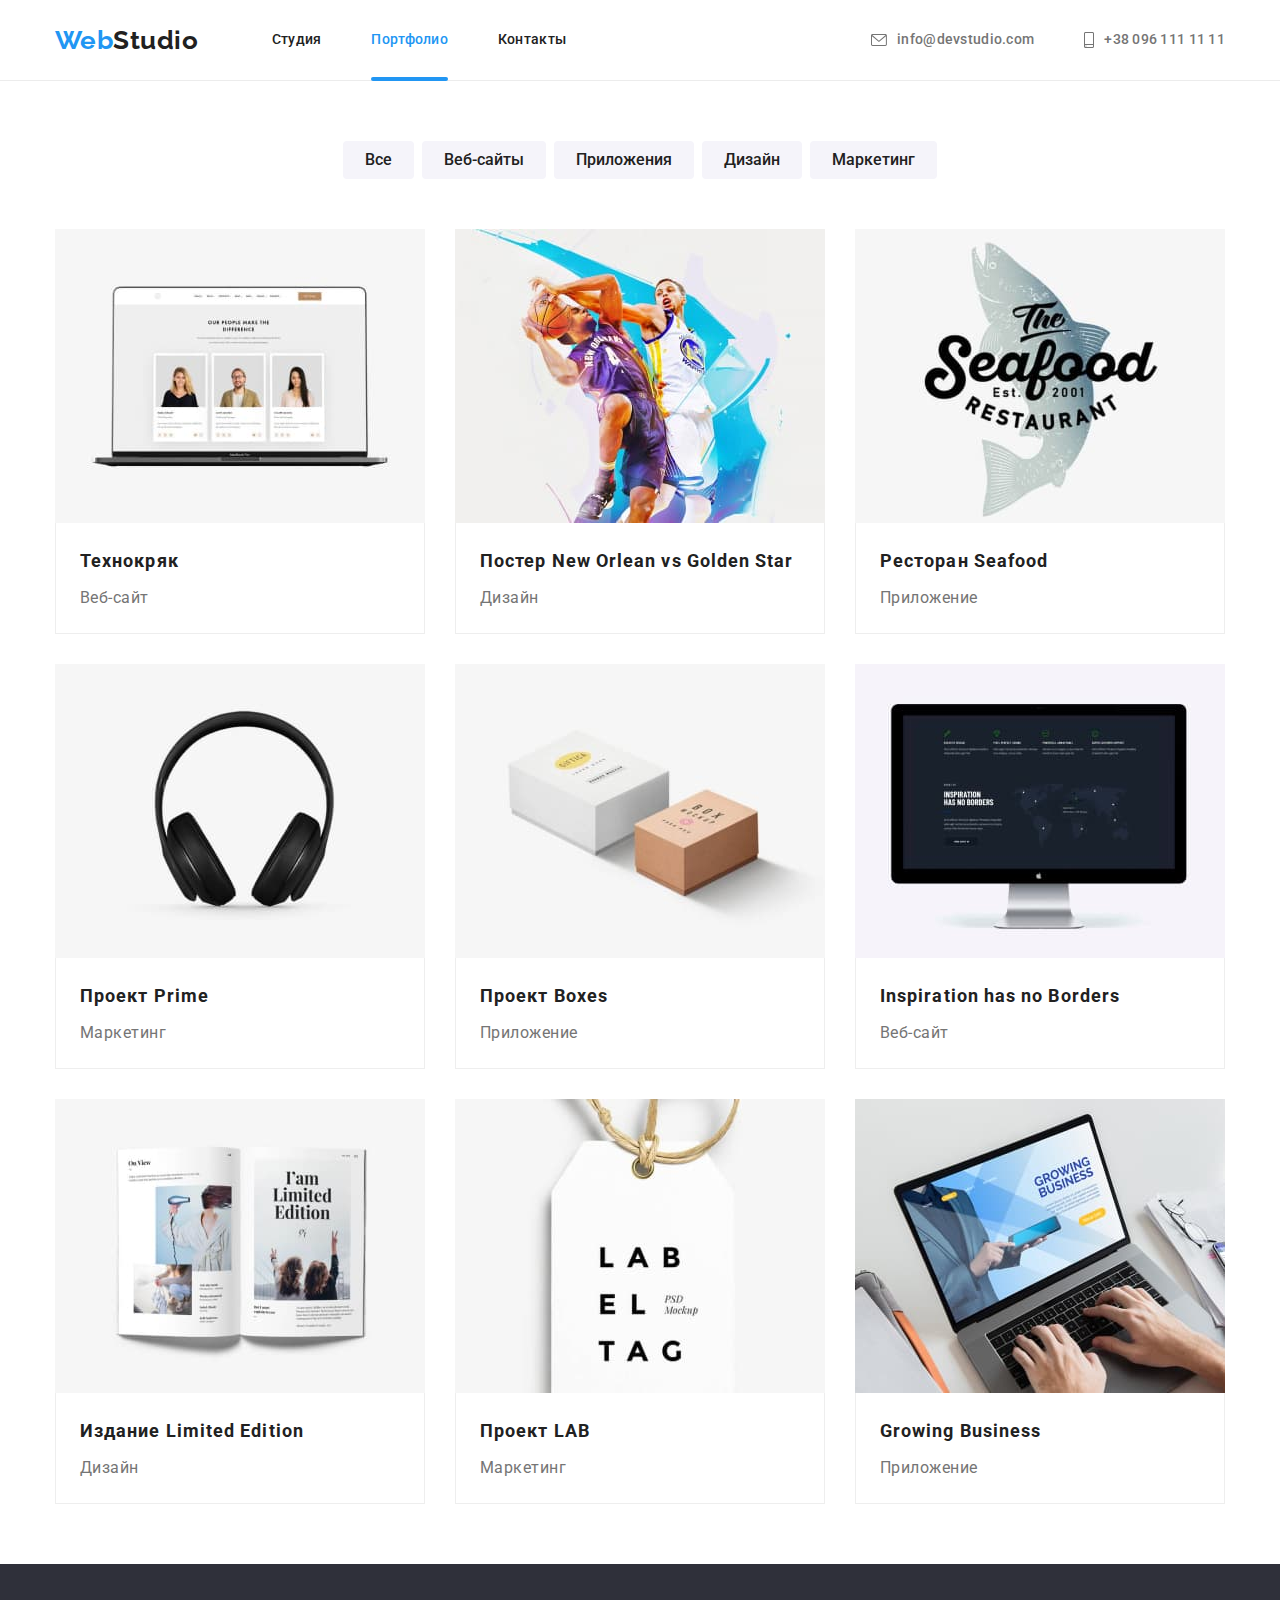
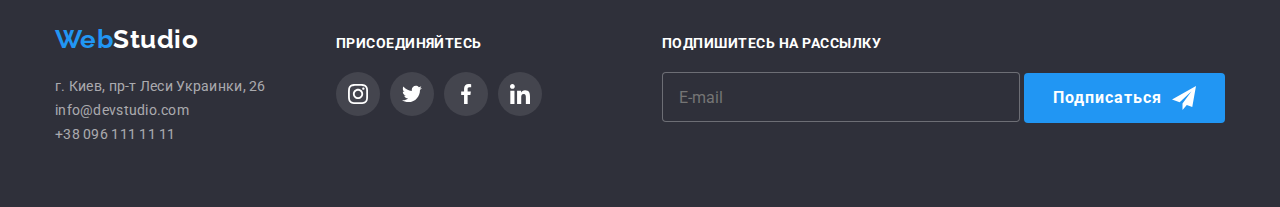
==== commit 08d57f57: "1" ====
--- a/portfolio.html
+++ b/portfolio.html
@@ -77,18 +77,19 @@
             <li class="gallery__card">
               <a class="gallery__link" href="#">
                 <div class="gallery__overlay">
-                  <img
-                  srcset="./images/pr1_tab.jpg    354w,
-                          ./images/pr1_dsc.jpg    370w,
-                          ./images/pr1_mob.jpg    450w,
-                          ./images/pr1_tab@2x.jpg 708w,
-                          ./images/pr1_dsc@2x.jpg 740w,
-                          ./images/pr1_mob@2x.jpg 900w" 
-                  src="./images/pr1_dsc.jpg" 
-                  alt="проект веб-сайта" 
-                  sizes="(max-width: 767) 100vh,
-                    (min-width: 768) 50vh,
-                    (min-width: 1200) 33vh"/>
+                  <picture>
+                  <source srcset="./images/pr1_dsc.jpg     1x,
+                                  ./images/pr1_dsc@2x.jpg  2x"
+                          media="(min-width: 1200px)">
+                  <source srcset="./images/pr1_tab.jpg     1x,
+                                  ./images/pr1_tab@2x.jpg  2x"
+                          media="(min-width: 768px)">                 
+                  <source srcset="./images/pr1_mob.jpg     1x,
+                                  ./images/pr1_mob@2x.jpg  2x"
+                          media="(max-width: 767px)">                
+                  <img src="./images/pr1_tab.jpg" 
+                  alt="проект веб-сайта"/>                  
+                  </picture>                                           
                   <p class="gallery__text-overlay">Ресурс предлагает комплексные предложения с разным 
                     уровнем функционала и сервисов. Все это позволит посетителю получить 
                     исчерпывающие сведения о компании или частном лице.</p>
@@ -102,18 +103,19 @@
             <li class="gallery__card">
               <a class="gallery__link" href="#">
                 <div class="gallery__overlay">
-                  <img
-                  srcset="./images/pr2_tab.jpg    354w,
-                          ./images/pr2_dsc.jpg    370w,
-                          ./images/pr2_mob.jpg    450w,
-                          ./images/pr2_tab@2x.jpg 708w,
-                          ./images/pr2_dsc@2x.jpg 740w,
-                          ./images/pr2_mob@2x.jpg 900w"
-                   src="./images/pr2_dsc.jpg" 
-                   alt="дизайн проект"
-                   sizes="(max-width: 767) 100vh,
-                    (min-width: 768) 50vh,
-                    (min-width: 1200) 33vh" />
+                  <picture>
+                      <source srcset="./images/pr2_dsc.jpg     1x,
+                                      ./images/pr2_dsc@2x.jpg  2x"
+                              media="(min-width: 1200px)">
+                      <source srcset="./images/pr2_tab.jpg     1x,
+                                      ./images/pr2_tab@2x.jpg  2x"
+                              media="(min-width: 768px)">                 
+                      <source srcset="./images/pr2_mob.jpg     1x,
+                                      ./images/pr2_mob@2x.jpg  2x"
+                              media="(max-width: 767px)">                  
+                      <img src="./images/pr2_tab.jpg"
+                      alt="дизайн проект">
+                  </picture>
                   <p class="gallery__text-overlay">Ресурс предлагает комплексные предложения с разным 
                     уровнем функционала и сервисов. Все это позволит посетителю получить 
                     исчерпывающие сведения о компании или частном лице.</p>
@@ -127,18 +129,19 @@
             <li class="gallery__card">
               <a class="gallery__link" href="#">
                 <div class="gallery__overlay">
-                  <img
-                  srcset="./images/pr3_tab.jpg    354w,
-                          ./images/pr3_dsc.jpg    370w,
-                          ./images/pr3_mob.jpg    450w,
-                          ./images/pr3_tab@2x.jpg 708w,
-                          ./images/pr3_dsc@2x.jpg 740w,
-                          ./images/pr3_mob@2x.jpg 900w"
-                   src="./images/pr3_dsc.jpg" 
-                   alt="проект приложения"
-                   sizes="(max-width: 767) 100vh,
-                    (min-width: 768) 50vh,
-                    (min-width: 1200) 33vh" />
+                  <picture>
+                    <source srcset="./images/pr3_dsc.jpg     1x,
+                                    ./images/pr3_dsc@2x.jpg  2x"
+                            media="(min-width: 1200px)">
+                    <source srcset="./images/pr3_tab.jpg     1x,
+                                    ./images/pr3_tab@2x.jpg  2x"
+                            media="(min-width: 768px)">                 
+                    <source srcset="./images/pr3_mob.jpg     1x,
+                                    ./images/pr3_mob@2x.jpg  2x"
+                            media="(max-width: 767px)">                  
+                    <img src="./images/pr3_tab.jpg"
+                   alt="проект приложения"/>
+                  </picture>
                   <p class="gallery__text-overlay">Ресурс предлагает комплексные предложения с разным 
                     уровнем функционала и сервисов. Все это позволит посетителю получить 
                     исчерпывающие сведения о компании или частном лице.</p>
@@ -152,18 +155,19 @@
             <li class="gallery__card">
               <a class="gallery__link" href="#">
                 <div class="gallery__overlay">
-                  <img
-                  srcset="./images/pr4_tab.jpg    354w,
-                          ./images/pr4_dsc.jpg    370w,
-                          ./images/pr4_mob.jpg    450w,
-                          ./images/pr4_tab@2x.jpg 708w,
-                          ./images/pr4_dsc@2x.jpg 740w,
-                          ./images/pr4_mob@2x.jpg 900w"
-                   src="./images/pr4_dsc.jpg" 
-                   alt="маркетинговый проект"
-                   sizes="(max-width: 767) 100vh,
-                    (min-width: 768) 50vh,
-                    (min-width: 1200) 33vh" />
+                  <picture>
+                    <source srcset="./images/pr4_dsc.jpg     1x,
+                                    ./images/pr4_dsc@2x.jpg  2x"
+                            media="(min-width: 1200px)">
+                    <source srcset="./images/pr4_tab.jpg     1x,
+                                    ./images/pr4_tab@2x.jpg  2x"
+                            media="(min-width: 768px)">                 
+                    <source srcset="./images/pr4_mob.jpg     1x,
+                                    ./images/pr4_mob@2x.jpg  2x"
+                            media="(max-width: 767px)">                  
+                    <img src="./images/pr4_tab.jpg"
+                   alt="маркетинговый проект" />
+                  </picture> 
                   <p class="gallery__text-overlay">Ресурс предлагает комплексные предложения с разным 
                     уровнем функционала и сервисов. Все это позволит посетителю получить 
                     исчерпывающие сведения о компании или частном лице.</p>
@@ -177,18 +181,19 @@
             <li class="gallery__card">
               <a class="gallery__link" href="#">
                 <div class="gallery__overlay">
-                  <img
-                  srcset="./images/pr5_tab.jpg    354w,
-                          ./images/pr5_dsc.jpg    370w,
-                          ./images/pr5_mob.jpg    450w,
-                          ./images/pr5_tab@2x.jpg 708w,
-                          ./images/pr5_dsc@2x.jpg 740w,
-                          ./images/pr5_mob@2x.jpg 900w"
-                   src="./images/pr5_dsc.jpg" 
-                   alt="проект приложения"
-                   sizes="(max-width: 767) 100vh,
-                    (min-width: 768) 50vh,
-                    (min-width: 1200) 33vh" />
+                  <picture>
+                    <source srcset="./images/pr5_dsc.jpg     1x,
+                                    ./images/pr5_dsc@2x.jpg  2x"
+                            media="(min-width: 1200px)">
+                    <source srcset="./images/pr5_tab.jpg     1x,
+                                    ./images/pr5_tab@2x.jpg  2x"
+                            media="(min-width: 768px)">                 
+                    <source srcset="./images/pr5_mob.jpg     1x,
+                                    ./images/pr5_mob@2x.jpg  2x"
+                            media="(max-width: 767px)">                  
+                    <img src="./images/pr5_tab.jpg"
+                   alt="проект приложения"/>
+                  </picture>
                   <p class="gallery__text-overlay">Ресурс предлагает комплексные предложения с разным 
                     уровнем функционала и сервисов. Все это позволит посетителю получить 
                     исчерпывающие сведения о компании или частном лице.</p>
@@ -202,18 +207,19 @@
             <li class="gallery__card">
               <a class="gallery__link" href="#">
                 <div class="gallery__overlay">
-                  <img
-                  srcset="./images/pr6_tab.jpg    354w,
-                          ./images/pr6_dsc.jpg    370w,
-                          ./images/pr6_mob.jpg    450w,
-                          ./images/pr6_tab@2x.jpg 708w,
-                          ./images/pr6_dsc@2x.jpg 740w,
-                          ./images/pr6_mob@2x.jpg 900w"
-                   src="./images/pr6_dsc.jpg" 
-                   alt="проект веб-сайта" 
-                   sizes="(max-width: 767) 100vh,
-                    (min-width: 768) 50vh,
-                    (min-width: 1200) 33vh"/>
+                  <picture>
+                    <source srcset="./images/pr6_dsc.jpg     1x,
+                                    ./images/pr6_dsc@2x.jpg  2x"
+                            media="(min-width: 1200px)">
+                    <source srcset="./images/pr6_tab.jpg     1x,
+                                    ./images/pr6_tab@2x.jpg  2x"
+                            media="(min-width: 768px)">                 
+                    <source srcset="./images/pr6_mob.jpg     1x,
+                                    ./images/pr6_mob@2x.jpg  2x"
+                            media="(max-width: 767px)">                
+                    <img src="./images/pr6_tab.jpg" 
+                    alt="проект веб-сайта"/>                  
+                    </picture>         
                   <p class="gallery__text-overlay">Ресурс предлагает комплексные предложения с разным 
                     уровнем функционала и сервисов. Все это позволит посетителю получить 
                     исчерпывающие сведения о компании или частном лице.</p>
@@ -227,18 +233,19 @@
             <li class="gallery__card">
               <a class="gallery__link" href="#">
                 <div class="gallery__overlay">
-                  <img
-                  srcset="./images/pr7_tab.jpg    354w,
-                          ./images/pr7_dsc.jpg    370w,
-                          ./images/pr7_mob.jpg    450w,
-                          ./images/pr7_tab@2x.jpg 708w,
-                          ./images/pr7_dsc@2x.jpg 740w,
-                          ./images/pr7_mob@2x.jpg 900w"
-                   src="./images/pr7_dsc.jpg" 
-                   alt="дизайн проект"
-                   sizes="(max-width: 767) 100vh,
-                    (min-width: 768) 50vh,
-                    (min-width: 1200) 33vh" />
+                  <picture>
+                    <source srcset="./images/pr7_dsc.jpg     1x,
+                                    ./images/pr7_dsc@2x.jpg  2x"
+                            media="(min-width: 1200px)">
+                    <source srcset="./images/pr7_tab.jpg     1x,
+                                    ./images/pr7_tab@2x.jpg  2x"
+                            media="(min-width: 768px)">                 
+                    <source srcset="./images/pr7_mob.jpg     1x,
+                                    ./images/pr7_mob@2x.jpg  2x"
+                            media="(max-width: 767px)">                  
+                    <img src="./images/pr7_tab.jpg"
+                    alt="дизайн проект"/>
+                </picture>
                   <p class="gallery__text-overlay">Ресурс предлагает комплексные предложения с разным 
                     уровнем функционала и сервисов. Все это позволит посетителю получить 
                     исчерпывающие сведения о компании или частном лице.</p>
@@ -252,18 +259,19 @@
             <li class="gallery__card">
               <a class="gallery__link" href="#">
                 <div class="gallery__overlay">
-                  <img
-                  srcset="./images/pr8_tab.jpg    354w,
-                          ./images/pr8_dsc.jpg    370w,
-                          ./images/pr8_mob.jpg    450w,
-                          ./images/pr8_tab@2x.jpg 708w,
-                          ./images/pr8_dsc@2x.jpg 740w,
-                          ./images/pr8_mob@2x.jpg 900w"
-                   src="./images/pr8_dsc.jpg" 
-                   alt="маркетинговый проект"
-                   sizes="(max-width: 767) 100vh,
-                    (min-width: 768) 50vh,
-                    (min-width: 1200) 33vh" />
+                  <picture>
+                    <source srcset="./images/pr8_dsc.jpg     1x,
+                                    ./images/pr8_dsc@2x.jpg  2x"
+                            media="(min-width: 1200px)">
+                    <source srcset="./images/pr8_tab.jpg     1x,
+                                    ./images/pr8_tab@2x.jpg  2x"
+                            media="(min-width: 768px)">                 
+                    <source srcset="./images/pr8_mob.jpg     1x,
+                                    ./images/pr8_mob@2x.jpg  2x"
+                            media="(max-width: 767px)">                  
+                    <img src="./images/pr8_tab.jpg"
+                   alt="маркетинговый проект" />
+                  </picture> 
                   <p class="gallery__text-overlay">Ресурс предлагает комплексные предложения с разным 
                     уровнем функционала и сервисов. Все это позволит посетителю получить 
                     исчерпывающие сведения о компании или частном лице.</p>
@@ -277,18 +285,19 @@
             <li class="gallery__card">
               <a class="gallery__link" href="#">
                 <div class="gallery__overlay">
-                  <img
-                  srcset="./images/pr9_tab.jpg    354w,
-                          ./images/pr9_dsc.jpg    370w,
-                          ./images/pr9_mob.jpg    450w,
-                          ./images/pr9_tab@2x.jpg 708w,
-                          ./images/pr9_dsc@2x.jpg 740w,
-                          ./images/pr9_mob@2x.jpg 900w"
-                   src="./images/pr9_dsc.jpg" 
-                   alt="проект приложения"
-                   sizes="(max-width: 767) 100vh,
-                    (min-width: 768) 50vh,
-                    (min-width: 1200) 33vh" />
+                  <picture>
+                    <source srcset="./images/pr9_dsc.jpg     1x,
+                                    ./images/pr9_dsc@2x.jpg  2x"
+                            media="(min-width: 1200px)">
+                    <source srcset="./images/pr9_tab.jpg     1x,
+                                    ./images/pr9_tab@2x.jpg  2x"
+                            media="(min-width: 768px)">                 
+                    <source srcset="./images/pr9_mob.jpg     1x,
+                                    ./images/pr9_mob@2x.jpg  2x"
+                            media="(max-width: 767px)">                  
+                    <img src="./images/pr9_tab.jpg"
+                   alt="проект приложения"/>
+                  </picture>
                   <p class="gallery__text-overlay">Ресурс предлагает комплексные предложения с разным 
                     уровнем функционала и сервисов. Все это позволит посетителю получить 
                     исчерпывающие сведения о компании или частном лице.</p>
--- a/css/main.min.css
+++ b/css/main.min.css
@@ -1 +1 @@
-ul{list-style-type:none;padding:0;margin:0}h1,h2,h3,p{margin:0}img{display:block;max-width:100%;height:auto}.address__link,.mobile-social__link{display:block;font-weight:500;font-size:14px;line-height:1.14;letter-spacing:.02em;text-decoration:none;-webkit-transition:color 250ms cubic-bezier(0.4, 0, 0.2, 1);transition:color 250ms cubic-bezier(0.4, 0, 0.2, 1)}.address__link:hover,.mobile-social__link:hover,.address__link:focus,.mobile-social__link:focus{color:#2196f3;fill:#2196f3}.form__button,.subscription__button,.hero__button{border-radius:4px;padding:10px 32px;min-width:200px;border:0px solid rgba(0,0,0,0);background-color:#2196f3;color:#fff;font-family:inherit;font-weight:700;font-size:16px;line-height:1.88;letter-spacing:.06em;-webkit-transition:background-color 250ms cubic-bezier(0.4, 0, 0.2, 1);transition:background-color 250ms cubic-bezier(0.4, 0, 0.2, 1);cursor:pointer}.form__button:hover,.subscription__button:hover,.hero__button:hover,.form__button:focus,.subscription__button:focus,.hero__button:focus{background-color:#188ce8}.footer__title,.description__title,.features__title{font-size:14px;line-height:1.14;text-transform:uppercase;color:#212121}.visually-hidden{position:absolute;width:1px;height:1px;margin:-1px;border:0;padding:0;white-space:nowrap;-webkit-clip-path:inset(100%);clip-path:inset(100%);clip:rect(0 0 0 0);overflow:hidden}body{background-color:#fff;color:#757575;font-family:Roboto,sans-serif;letter-spacing:.03em}.container{margin-left:auto;margin-right:auto;padding-left:15px;padding-right:15px}@media screen and (max-width: 320px){.container{overflow-x:scroll}}@media screen and (min-width: 480px){.container{width:480px}}@media screen and (min-width: 768px){.container{width:768px}}@media screen and (min-width: 1200px){.container{width:1200px}}.header{border-bottom:1px solid #ececec}.header__container{position:relative;display:-webkit-box;display:-ms-flexbox;display:flex;-webkit-box-align:center;-ms-flex-align:center;align-items:center;-webkit-box-pack:justify;-ms-flex-pack:justify;justify-content:space-between}@media screen and (max-width: 767px){.header__container{padding:16px 15px}}.section{padding:60px 0}.section__title{line-height:1.17;text-align:center;color:#212121}@media screen and (max-width: 1199px){.section__title{margin-bottom:30px;font-size:28px}}@media screen and (min-width: 1200px){.section__title{margin-bottom:50px;font-size:36px}}.section--no-padding{padding-top:0}@media(max-width: 1200px){.section--no-padding{display:none}}.section--over-bcgr{background-color:#f5f4fa}.logo{display:block;color:#2196f3;font-family:Raleway,sans-serif;font-weight:700;font-style:normal;text-decoration:none}@media screen and (min-width: 480px){.logo{font-size:24px;line-height:1.17}}@media screen and (min-width: 1200px){.logo{font-size:26px;line-height:1.19}}.logo__black{color:#212121}.logo__white{color:#fff}@media screen and (min-width: 768px){.nav{margin-right:84px;margin-left:auto}}@media screen and (min-width: 1200px){.nav{margin-right:305px;margin-left:auto}}@media screen and (max-width: 767px){.nav__list{margin-bottom:auto}}@media screen and (min-width: 768px){.nav__list{display:-webkit-box;display:-ms-flexbox;display:flex;-webkit-box-align:center;-ms-flex-align:center;align-items:center}}@media screen and (max-width: 767px){.nav__item:not(:last-child){margin-bottom:32px}}@media screen and (min-width: 768px){.nav__item:not(:last-child){margin-right:50px}}.nav__link{position:relative;display:block;font-weight:500;line-height:1.17;letter-spacing:.02em;text-decoration:none;-webkit-transition:color 250ms cubic-bezier(0.4, 0, 0.2, 1);transition:color 250ms cubic-bezier(0.4, 0, 0.2, 1);color:#212121}@media screen and (max-width: 767px){.nav__link{font-size:40px}}@media screen and (min-width: 768px){.nav__link{padding:32px 0 32px 0;font-size:14px}}@media screen and (min-width: 1200px){.nav__link{font-size:14px;line-height:1.14}}.nav__link:hover,.nav__link:focus,.nav__link--current{color:#2196f3;fill:#2196f3}@media screen and (min-width: 768px){.nav__link--current::after{content:"";position:absolute;left:0;bottom:-1px;width:100%;height:4px;border-radius:2px;background-color:#2196f3}}.contacts{display:-webkit-box;display:-ms-flexbox;display:flex}@media screen and (max-width: 767px){.contacts{-webkit-box-orient:vertical;-webkit-box-direction:reverse;-ms-flex-direction:column-reverse;flex-direction:column-reverse;margin-top:auto;margin-bottom:64px}}@media screen and (min-width: 768px){.contacts{-webkit-box-orient:vertical;-webkit-box-direction:normal;-ms-flex-direction:column;flex-direction:column}}@media screen and (min-width: 1200px){.contacts{-webkit-box-orient:horizontal;-webkit-box-direction:normal;-ms-flex-direction:row;flex-direction:row;-webkit-box-align:center;-ms-flex-align:center;align-items:center}}@media screen and (max-width: 767px){.contacts__item:not(:first-child){margin-bottom:32px}}@media screen and (min-width: 768px){.contacts__item:not(:first-child){margin-top:10px}}@media screen and (min-width: 1200px){.contacts__item:not(:first-child){margin-top:0;margin-left:50px}}.contacts__link{display:block;font-weight:500;line-height:1.17;letter-spacing:.02em;color:#757575;fill:#757575;text-decoration:none}.contacts__link:hover,.contacts__link:focus{color:#2196f3;fill:#2196f3}@media screen and (max-width: 767px){.contacts__link{font-size:24px}}@media screen and (min-width: 768px){.contacts__link{display:-webkit-box;display:-ms-flexbox;display:flex;-webkit-box-align:center;-ms-flex-align:center;align-items:center;font-size:14px}}@media screen and (min-width: 1200px){.contacts__link{font-size:14px;line-height:1.14}}@media screen and (max-width: 767px){.contacts__link--mobile{font-size:34px;color:#2196f3}}.contacts__icon{margin-right:10px}@media screen and (max-width: 767px){.contacts__icon{display:none}}@media screen and (max-width: 767px){.mobile-menu__container{display:none;position:absolute;z-index:10;top:0;left:0;width:100%;height:100vh;padding:48px 40px;background-color:#fff}}@media screen and (min-width: 768px){.mobile-menu__container{display:-webkit-box;display:-ms-flexbox;display:flex;-webkit-box-align:center;-ms-flex-align:center;align-items:center}}.mobile-menu__container.is-open{display:block;display:-webkit-box;display:-ms-flexbox;display:flex;-webkit-box-orient:vertical;-webkit-box-direction:normal;-ms-flex-direction:column;flex-direction:column;-webkit-box-pack:justify;-ms-flex-pack:justify;justify-content:space-between}.mobile-menu__button{position:absolute;z-index:20;top:10px;right:15px;display:inline-block;padding:0;background-color:rgba(0,0,0,0);border:none;cursor:pointer}.mobile-menu__button .mobile-menu__icon-close{display:none}.mobile-menu__button.is-open .mobile-menu__icon-close{display:block}.mobile-menu__button.is-open .mobile-menu__icon-menu{display:none}@media screen and (min-width: 768px){.mobile-menu__button{display:none}}.mobile-menu__button:hover,.mobile-menu__button:focus{fill:#2196f3}.mobile-social{display:-webkit-box;display:-ms-flexbox;display:flex;-ms-flex-wrap:wrap;flex-wrap:wrap}@media screen and (min-width: 768px){.mobile-social{display:none}}.mobile-social__item:not(:last-child){border-right:1px solid rgba(33,33,33,.2);padding-right:10px}.mobile-social__item:not(:first-child){padding-left:10px}.mobile-social__link{font-size:18px;line-height:1.22;color:#2196f3}.hero{text-align:center;max-width:1600px;margin-left:auto;margin-right:auto;background-size:cover;background-repeat:no-repeat;background-position:center;background-color:#2f303a}@media screen and (max-width: 767px){.hero{background-image:-webkit-gradient(linear, left top, right top, from(rgba(47, 48, 58, 0.4)), to(rgba(47, 48, 58, 0.4))),url(../images/hero_mobile.jpg);background-image:linear-gradient(to right, rgba(47, 48, 58, 0.4), rgba(47, 48, 58, 0.4)),url(../images/hero_mobile.jpg)}}@media screen and (max-width: 767px)and (min-device-pixel-ratio: 2),screen and (max-width: 767px)and (-webkit-min-device-pixel-ratio: 2),screen and (max-width: 767px)and (min-resolution: 192dpi),screen and (max-width: 767px)and (min-resolution: 2dppx){.hero{background-image:-webkit-gradient(linear, left top, right top, from(rgba(47, 48, 58, 0.4)), to(rgba(47, 48, 58, 0.4))),url(../images/hero_mobile@2x.jpg);background-image:linear-gradient(to right, rgba(47, 48, 58, 0.4), rgba(47, 48, 58, 0.4)),url(../images/hero_mobile@2x.jpg)}}@media screen and (min-width: 768px){.hero{background-image:-webkit-gradient(linear, left top, right top, from(rgba(47, 48, 58, 0.4)), to(rgba(47, 48, 58, 0.4))),url(../images/hero_tablet.jpg);background-image:linear-gradient(to right, rgba(47, 48, 58, 0.4), rgba(47, 48, 58, 0.4)),url(../images/hero_tablet.jpg)}}@media screen and (min-width: 768px)and (min-device-pixel-ratio: 2),screen and (min-width: 768px)and (-webkit-min-device-pixel-ratio: 2),screen and (min-width: 768px)and (min-resolution: 192dpi),screen and (min-width: 768px)and (min-resolution: 2dppx){.hero{background-image:-webkit-gradient(linear, left top, right top, from(rgba(47, 48, 58, 0.4)), to(rgba(47, 48, 58, 0.4))),url(../images/hero_tablet@2x.jpg);background-image:linear-gradient(to right, rgba(47, 48, 58, 0.4), rgba(47, 48, 58, 0.4)),url(../images/hero_tablet@2x.jpg)}}@media screen and (max-width: 1199px){.hero{padding-top:118px;padding-bottom:128px}}@media screen and (min-width: 1200px){.hero{padding-top:200px;padding-bottom:200px;background-image:-webkit-gradient(linear, left top, right top, from(rgba(47, 48, 58, 0.4)), to(rgba(47, 48, 58, 0.4))),url(../images/hero_desctop.jpg);background-image:linear-gradient(to right, rgba(47, 48, 58, 0.4), rgba(47, 48, 58, 0.4)),url(../images/hero_desctop.jpg)}}@media screen and (min-width: 1200px)and (min-device-pixel-ratio: 2),screen and (min-width: 1200px)and (-webkit-min-device-pixel-ratio: 2),screen and (min-width: 1200px)and (min-resolution: 192dpi),screen and (min-width: 1200px)and (min-resolution: 2dppx){.hero{background-image:-webkit-gradient(linear, left top, right top, from(rgba(47, 48, 58, 0.4)), to(rgba(47, 48, 58, 0.4))),url(../images/hero_desctop@2x.jpg);background-image:linear-gradient(to right, rgba(47, 48, 58, 0.4), rgba(47, 48, 58, 0.4)),url(../images/hero_desctop@2x.jpg)}}.hero__title{margin-top:0;margin-bottom:30px;color:#fff;font-weight:900;font-size:26px;line-height:1.62;letter-spacing:.06em;text-transform:uppercase}@media screen and (min-width: 1200px){.hero__title{font-size:44px;line-height:1.36}}@media screen and (min-width: 768px){.features{display:-webkit-box;display:-ms-flexbox;display:flex;-ms-flex-wrap:wrap;flex-wrap:wrap;margin:-15px}}@media screen and (min-width: 1200px){.features{-webkit-box-orient:horizontal;-webkit-box-direction:normal;-ms-flex-direction:row;flex-direction:row}}@media screen and (min-width: 768px){.features__item{margin:15px;width:calc((100% - 60px)/2)}}@media screen and (min-width: 1200px){.features__item{margin:15px;width:calc((100% - 120px)/4)}}@media screen and (max-width: 1199px){.features__item:not(:last-child){margin-bottom:30px}}.features__icon{display:-webkit-box;display:-ms-flexbox;display:flex;-webkit-box-align:center;-ms-flex-align:center;align-items:center;-webkit-box-pack:center;-ms-flex-pack:center;justify-content:center;width:100%;height:120px;background-color:#f5f4fa;border-radius:4px}.features__title{margin-top:30px;margin-bottom:10px}.features__text{font-size:14px;line-height:1.7}.description{display:-webkit-box;display:-ms-flexbox;display:flex}.description__item{position:relative}.description__item:not(:last-child){margin-right:30px}.description__title{position:absolute;left:0;bottom:0;display:-webkit-box;display:-ms-flexbox;display:flex;-webkit-box-align:center;-ms-flex-align:center;align-items:center;-webkit-box-pack:center;-ms-flex-pack:center;justify-content:center;width:100%;height:70px;color:#fff;background-color:rgba(47,48,58,.8)}.team{margin:-15px}@media screen and (min-width: 768px){.team{display:-webkit-box;display:-ms-flexbox;display:flex;-ms-flex-wrap:wrap;flex-wrap:wrap}}@media screen and (min-width: 1200px){.team{-ms-flex-wrap:row;flex-wrap:row}}.team__item{margin:15px;-webkit-box-shadow:0px 1px 3px rgba(0,0,0,.12),0px 1px 1px rgba(0,0,0,.14),0px 2px 1px rgba(0,0,0,.2);box-shadow:0px 1px 3px rgba(0,0,0,.12),0px 1px 1px rgba(0,0,0,.14),0px 2px 1px rgba(0,0,0,.2);border-radius:0px 0px 4px 4px;background-color:#fff}@media screen and (max-width: 767px){.team__item{width:calc(100% - 30px)}}@media screen and (min-width: 768px){.team__item{width:calc((100% - 60px)/2)}}@media screen and (min-width: 1200px){.team__item{width:calc((100% - 120px)/4)}}.team__box{padding:30px 0;font-size:16px;line-height:1.19;text-align:center}.team__title{font-weight:500;margin-bottom:10px;color:#212121}.team__text{margin-bottom:16px}.social{display:-webkit-box;display:-ms-flexbox;display:flex;-webkit-box-pack:center;-ms-flex-pack:center;justify-content:center}.social__item:not(:last-child){margin-right:10px}.social__link{display:-webkit-box;display:-ms-flexbox;display:flex;-webkit-box-align:center;-ms-flex-align:center;align-items:center;-webkit-box-pack:center;-ms-flex-pack:center;justify-content:center;width:44px;height:44px;fill:#afb1b8;background-color:#fff;border-radius:50%;-webkit-transition:background-color 250ms cubic-bezier(0.4, 0, 0.2, 1),fill 250ms cubic-bezier(0.4, 0, 0.2, 1);transition:background-color 250ms cubic-bezier(0.4, 0, 0.2, 1),fill 250ms cubic-bezier(0.4, 0, 0.2, 1)}.social__link:hover,.social__link:focus{background-color:#2196f3;fill:#fff}.social__link--dark{fill:#fff;background-color:rgba(255,255,255,.1)}.customers{display:-webkit-box;display:-ms-flexbox;display:flex;-webkit-box-align:center;-ms-flex-align:center;align-items:center;margin:-15px}@media screen and (max-width: 1199px){.customers{-ms-flex-wrap:wrap;flex-wrap:wrap}}.customers__item{margin:15px}@media screen and (max-width: 767px){.customers__item{-ms-flex-preferred-size:calc((100% - 60px)/2);flex-basis:calc((100% - 60px)/2)}}@media screen and (min-width: 768px){.customers__item{-ms-flex-preferred-size:calc((100% - 90px)/3);flex-basis:calc((100% - 90px)/3)}}.customers__link{display:-webkit-box;display:-ms-flexbox;display:flex;-webkit-box-align:center;-ms-flex-align:center;align-items:center;-webkit-box-pack:center;-ms-flex-pack:center;justify-content:center;height:92px;border:1px solid #afb1b8;fill:#afb1b8;border-radius:4px;-webkit-transition:border 250ms cubic-bezier(0.4, 0, 0.2, 1),fill 250ms cubic-bezier(0.4, 0, 0.2, 1);transition:border 250ms cubic-bezier(0.4, 0, 0.2, 1),fill 250ms cubic-bezier(0.4, 0, 0.2, 1)}.customers__link:hover,.customers__link:focus{border:1px solid #2196f3;fill:#2196f3}.footer{background-color:#2f303a}.footer__container{display:-webkit-box;display:-ms-flexbox;display:flex;padding-top:60px;padding-bottom:60px}@media screen and (max-width: 767px){.footer__container{-webkit-box-orient:vertical;-webkit-box-direction:normal;-ms-flex-direction:column;flex-direction:column;-webkit-box-align:center;-ms-flex-align:center;align-items:center}}@media screen and (min-width: 768px){.footer__container{-webkit-box-align:baseline;-ms-flex-align:baseline;align-items:baseline;-ms-flex-pack:distribute;justify-content:space-around;-ms-flex-wrap:wrap;flex-wrap:wrap}}.footer__title{margin-bottom:20px;font-style:normal;color:#fff}@media screen and (max-width: 767px){.footer__address{margin-bottom:60px}}@media screen and (min-width: 768px){.footer__address{margin-right:165px}}@media screen and (max-width: 1199px){.footer__address{text-align:center}}@media screen and (min-width: 1200px){.footer__address{margin-right:70px}}@media screen and (max-width: 767px){.footer__social{margin-bottom:60px}}@media screen and (max-width: 1199px){.footer__social{text-align:center}}@media screen and (min-width: 1200px){.footer__social{margin-right:auto}}@media screen and (min-width: 768px)and (max-width: 1199px){.footer__subscription{margin-top:60px}}@media screen and (max-width: 1199px){.footer__subscription{text-align:center}}.address{margin-top:20px}.address__link{font-style:normal;font-weight:400;color:rgba(255,255,255,.6);line-height:1.71;text-decoration:none}.address__link:hover,.address__link:focus{color:#fff}@media screen and (max-width: 1199px){.address__link:not(:last-child){margin-bottom:8px}}@media screen and (min-width: 1200px){.address__link:not(:last-child){margin-bottom:9px}}.subscription__label{display:block}@media screen and (min-width: 768px)and (max-width: 1199px){.subscription__label{display:-webkit-box;display:-ms-flexbox;display:flex;-webkit-box-orient:vertical;-webkit-box-direction:normal;-ms-flex-direction:column;flex-direction:column;-webkit-box-align:center;-ms-flex-align:center;align-items:center}}.subscription__input{height:50px;padding:0 16px;margin-bottom:20px;color:#fff;background-color:#2f303a;border:1px solid rgba(255,255,255,.3);border-radius:4px;-webkit-transition:border 250ms cubic-bezier(0.4, 0, 0.2, 1);transition:border 250ms cubic-bezier(0.4, 0, 0.2, 1)}@media screen and (max-width: 767px){.subscription__input{width:100%}}@media screen and (min-width: 768px){.subscription__input{width:450px}}@media screen and (min-width: 1200px){.subscription__input{width:358px;margin-bottom:0}}.subscription__input:hover,.subscription__input:focus{outline:none;border:1px solid #fff}.subscription__icon{margin-left:10px;fill:#fff}.subscription__button{display:-webkit-inline-box;display:-ms-inline-flexbox;display:inline-flex;-webkit-box-align:center;-ms-flex-align:center;align-items:center;padding:10px 29px;margin-left:10px}@media screen and (min-width: 768px){.subscription__button{margin-left:0}}.backdrop{position:fixed;z-index:30;top:0;left:0;width:100%;height:100%;background-color:rgba(0,0,0,.2);opacity:1;-webkit-transition:opacity 250ms cubic-bezier(0.4, 0, 0.2, 1);transition:opacity 250ms cubic-bezier(0.4, 0, 0.2, 1)}.backdrop.is-hidden{opacity:0;pointer-events:none}.modal{position:absolute;top:50%;left:50%;-webkit-transform:translate(-50%, -50%);transform:translate(-50%, -50%);opacity:1;-webkit-transition:opacity 500ms cubic-bezier(0.4, 0, 0.2, 1);transition:opacity 500ms cubic-bezier(0.4, 0, 0.2, 1);width:100%;padding:40px;background-color:#fff;-webkit-box-shadow:0px 1px 3px rgba(0,0,0,.12),0px 1px 1px rgba(0,0,0,.14),0px 2px 1px rgba(0,0,0,.2);box-shadow:0px 1px 3px rgba(0,0,0,.12),0px 1px 1px rgba(0,0,0,.14),0px 2px 1px rgba(0,0,0,.2);border-radius:4px}@media screen and (min-width: 480px){.modal{width:450px;height:609px}}@media screen and (min-width: 1200px){.modal{width:528px;height:581px}}.modal__button{position:fixed;top:8px;right:8px;display:-webkit-box;display:-ms-flexbox;display:flex;-webkit-box-align:center;-ms-flex-align:center;align-items:center;width:30px;height:30px;border-radius:50%;background-color:#fff;border:1px solid rgba(0,0,0,.1)}.modal__button:hover,.modal__button:focus{background-color:#fff;fill:#2196f3}.modal__title{margin-bottom:12px;font-size:20px;text-align:center;color:#212121}.form__label{display:block;position:relative;font-size:12px;line-height:1.17;letter-spacing:.01em}.form__label:hover>.form__icon,.form__label:focus-within>.form__icon{fill:#2196f3}.form__label:hover>.form__input,.form__label:focus-within>.form__input,.form__label:hover>.form__textarea,.form__label:focus-within>.form__textarea{outline:none;border-color:#2196f3;cursor:pointer}.form__label+.form__label{margin-top:10px}.form__input{position:relative;width:100%;height:40px;border:1px solid rgba(33,33,33,.2);border-radius:4px;margin-top:4px;padding:0 10px 0 40px;-webkit-transition:border-color 250ms cubic-bezier(0.4, 0, 0.2, 1);transition:border-color 250ms cubic-bezier(0.4, 0, 0.2, 1)}.form__icon{position:absolute;left:12px;top:50%;fill:#212121}.form__textarea{width:100%;height:120px;resize:none;padding:12px 16px;border:1px solid rgba(33,33,33,.2);border-radius:4px;margin-top:4px}.form__textarea::-webkit-input-placeholder{font-size:12px;line-height:1.17;letter-spacing:.01em;color:rgba(117,117,117,.5)}.form__textarea::-moz-placeholder{font-size:12px;line-height:1.17;letter-spacing:.01em;color:rgba(117,117,117,.5)}.form__textarea:-ms-input-placeholder{font-size:12px;line-height:1.17;letter-spacing:.01em;color:rgba(117,117,117,.5)}.form__textarea::-ms-input-placeholder{font-size:12px;line-height:1.17;letter-spacing:.01em;color:rgba(117,117,117,.5)}.form__textarea::placeholder{font-size:12px;line-height:1.17;letter-spacing:.01em;color:rgba(117,117,117,.5)}.form__label-policy{display:-webkit-box;display:-ms-flexbox;display:flex;-webkit-box-align:center;-ms-flex-align:center;align-items:center;margin-right:auto;margin-left:auto;margin-top:18px}@media screen and (max-width: 1199px){.form__label-policy{font-size:12px;line-height:1.17;-webkit-box-pack:justify;-ms-flex-pack:justify;justify-content:space-between}}@media screen and (min-width: 1200px){.form__label-policy{font-size:14px;line-height:1.71;-webkit-box-pack:center;-ms-flex-pack:center;justify-content:center}}.form__checkbox:focus~.form__chec-icon{border-color:#2196f3}.form__rule{color:#2196f3}.form__chec-icon{width:16px;height:15px;border:2px solid #212121;border-radius:2px}@media screen and (min-width: 1200px){.form__chec-icon{margin-right:8px}}.form__checkbox:checked~.form__chec-icon{background-image:url(../images/check.svg);background-size:contain;border:rgba(0,0,0,0)}.form__button{display:block;margin-top:30px;margin-left:auto;margin-right:auto}.filter{display:-webkit-box;display:-ms-flexbox;display:flex;-ms-flex-wrap:wrap;flex-wrap:wrap;-webkit-box-pack:start;-ms-flex-pack:start;justify-content:flex-start;margin-bottom:50px}@media screen and (min-width: 768px){.filter{-webkit-box-pack:center;-ms-flex-pack:center;justify-content:center}}.filter__button{padding:6px 22px;border:0px solid rgba(0,0,0,0);border-radius:4px;background-color:#f5f4fa;color:#212121;font-family:inherit;font-weight:500;font-size:16px;line-height:1.62;text-align:center;-webkit-transition:background-color 250ms cubic-bezier(0.4, 0, 0.2, 1),color 250ms cubic-bezier(0.4, 0, 0.2, 1),-webkit-box-shadow 250ms cubic-bezier(0.4, 0, 0.2, 1);transition:background-color 250ms cubic-bezier(0.4, 0, 0.2, 1),color 250ms cubic-bezier(0.4, 0, 0.2, 1),-webkit-box-shadow 250ms cubic-bezier(0.4, 0, 0.2, 1);transition:background-color 250ms cubic-bezier(0.4, 0, 0.2, 1),color 250ms cubic-bezier(0.4, 0, 0.2, 1),box-shadow 250ms cubic-bezier(0.4, 0, 0.2, 1);transition:background-color 250ms cubic-bezier(0.4, 0, 0.2, 1),color 250ms cubic-bezier(0.4, 0, 0.2, 1),box-shadow 250ms cubic-bezier(0.4, 0, 0.2, 1),-webkit-box-shadow 250ms cubic-bezier(0.4, 0, 0.2, 1)}.filter__button:hover,.filter__button:focus{background-color:#188ce8;color:#fff;-webkit-box-shadow:0px 3px 1px rgba(0,0,0,.1),0px 1px 2px rgba(0,0,0,.08),0px 2px 2px rgba(0,0,0,.12);box-shadow:0px 3px 1px rgba(0,0,0,.1),0px 1px 2px rgba(0,0,0,.08),0px 2px 2px rgba(0,0,0,.12);border-radius:4px}@media screen and (max-width: 767px){.filter__item{margin-bottom:15px}}.filter__item:not(:last-child){margin-right:8px}.gallery{display:-webkit-box;display:-ms-flexbox;display:flex;-ms-flex-wrap:wrap;flex-wrap:wrap;margin:-15px}.gallery__card{margin:15px}@media screen and (max-width: 767px){.gallery__card{width:calc(100% - 30px)}}@media screen and (min-width: 768px){.gallery__card{width:calc((100% - 60px)/2)}}@media screen and (min-width: 1200px){.gallery__card{width:calc((100% - 90px)/3)}}.gallery__overlay{position:relative;overflow:hidden}.gallery__overlay::before{position:absolute;bottom:0;left:0;-webkit-transform:translateY(100%);transform:translateY(100%);display:inline-block;content:"";width:100%;height:100%;background-color:rgba(33,150,243,.9);-webkit-transition:-webkit-transform 250ms cubic-bezier(0.4, 0, 0.2, 1);transition:-webkit-transform 250ms cubic-bezier(0.4, 0, 0.2, 1);transition:transform 250ms cubic-bezier(0.4, 0, 0.2, 1);transition:transform 250ms cubic-bezier(0.4, 0, 0.2, 1), -webkit-transform 250ms cubic-bezier(0.4, 0, 0.2, 1)}.gallery__text-overlay{position:absolute;bottom:0;left:0;-webkit-transform:translateY(100%);transform:translateY(100%);padding:63px 24px;font-size:18px;line-height:1.56;color:#fff;-webkit-transition:-webkit-transform 250ms cubic-bezier(0.4, 0, 0.2, 1);transition:-webkit-transform 250ms cubic-bezier(0.4, 0, 0.2, 1);transition:transform 250ms cubic-bezier(0.4, 0, 0.2, 1);transition:transform 250ms cubic-bezier(0.4, 0, 0.2, 1), -webkit-transform 250ms cubic-bezier(0.4, 0, 0.2, 1)}.gallery__link{display:block;display:-webkit-box;display:-ms-flexbox;display:flex;-webkit-box-orient:vertical;-webkit-box-direction:normal;-ms-flex-direction:column;flex-direction:column;height:100%;text-decoration:none;-webkit-transition:-webkit-box-shadow 250ms cubic-bezier(0.4, 0, 0.2, 1);transition:-webkit-box-shadow 250ms cubic-bezier(0.4, 0, 0.2, 1);transition:box-shadow 250ms cubic-bezier(0.4, 0, 0.2, 1);transition:box-shadow 250ms cubic-bezier(0.4, 0, 0.2, 1), -webkit-box-shadow 250ms cubic-bezier(0.4, 0, 0.2, 1)}.gallery__link:hover,.gallery__link:focus{-webkit-box-shadow:0px 1px 1px rgba(0,0,0,.12),0px 4px 4px rgba(0,0,0,.06),1px 4px 6px rgba(0,0,0,.16);box-shadow:0px 1px 1px rgba(0,0,0,.12),0px 4px 4px rgba(0,0,0,.06),1px 4px 6px rgba(0,0,0,.16)}.gallery__link:hover ::before,.gallery__link:focus ::before,.gallery__link:hover .gallery__text-overlay,.gallery__link:focus .gallery__text-overlay{-webkit-transform:translateY(0);transform:translateY(0)}.gallery__box{-webkit-box-flex:1;-ms-flex-positive:1;flex-grow:1;padding:20px 24px 20px 24px;border-right:1px solid #eee;border-bottom:1px solid #eee;border-left:1px solid #eee}.gallery__title{margin-bottom:4px;color:#212121;font-weight:700;font-size:18px;line-height:2;letter-spacing:.06em}.gallery__text{font-size:16px;line-height:1.88;color:#757575}/*# sourceMappingURL=main.min.css.map */+ul{list-style-type:none;padding:0;margin:0}h1,h2,h3,p{margin:0}img{display:block;max-width:100%;height:auto}.address__link,.mobile-social__link{display:block;font-weight:500;font-size:14px;line-height:1.14;letter-spacing:.02em;text-decoration:none;-webkit-transition:color 250ms cubic-bezier(0.4, 0, 0.2, 1);transition:color 250ms cubic-bezier(0.4, 0, 0.2, 1)}.address__link:hover,.mobile-social__link:hover,.address__link:focus,.mobile-social__link:focus{color:#2196f3;fill:#2196f3}.form__button,.subscription__button,.hero__button{border-radius:4px;padding:10px 32px;min-width:200px;border:0px solid rgba(0,0,0,0);background-color:#2196f3;color:#fff;font-family:inherit;font-weight:700;font-size:16px;line-height:1.88;letter-spacing:.06em;-webkit-transition:background-color 250ms cubic-bezier(0.4, 0, 0.2, 1);transition:background-color 250ms cubic-bezier(0.4, 0, 0.2, 1);cursor:pointer}.form__button:hover,.subscription__button:hover,.hero__button:hover,.form__button:focus,.subscription__button:focus,.hero__button:focus{background-color:#188ce8}.footer__title,.description__title,.features__title{font-size:14px;line-height:1.14;text-transform:uppercase;color:#212121}.visually-hidden{position:absolute;width:1px;height:1px;margin:-1px;border:0;padding:0;white-space:nowrap;-webkit-clip-path:inset(100%);clip-path:inset(100%);clip:rect(0 0 0 0);overflow:hidden}body{background-color:#fff;color:#757575;font-family:Roboto,sans-serif;letter-spacing:.03em}.container{margin-left:auto;margin-right:auto;padding-left:15px;padding-right:15px}@media screen and (max-width: 320px){.container{overflow-x:scroll}}@media screen and (min-width: 480px){.container{width:480px}}@media screen and (min-width: 768px){.container{width:768px}}@media screen and (min-width: 1200px){.container{width:1200px}}.header{border-bottom:1px solid #ececec}.header__container{position:relative;display:-webkit-box;display:-ms-flexbox;display:flex;-webkit-box-align:center;-ms-flex-align:center;align-items:center;-webkit-box-pack:justify;-ms-flex-pack:justify;justify-content:space-between}@media screen and (max-width: 767px){.header__container{padding:16px 15px}}.section{padding:60px 0}.section__title{line-height:1.17;text-align:center;color:#212121}@media screen and (max-width: 1199px){.section__title{margin-bottom:30px;font-size:28px}}@media screen and (min-width: 1200px){.section__title{margin-bottom:50px;font-size:36px}}.section--no-padding{padding-top:0}@media(max-width: 1200px){.section--no-padding{display:none}}.section--over-bcgr{background-color:#f5f4fa}.logo{display:block;color:#2196f3;font-family:Raleway,sans-serif;font-weight:700;font-style:normal;text-decoration:none}@media screen and (min-width: 480px){.logo{font-size:24px;line-height:1.17}}@media screen and (min-width: 1200px){.logo{font-size:26px;line-height:1.19}}.logo__black{color:#212121}.logo__white{color:#fff}@media screen and (min-width: 768px){.nav{margin-right:84px;margin-left:auto}}@media screen and (min-width: 1200px){.nav{margin-right:305px;margin-left:auto}}@media screen and (max-width: 767px){.nav__list{margin-bottom:auto}}@media screen and (min-width: 768px){.nav__list{display:-webkit-box;display:-ms-flexbox;display:flex;-webkit-box-align:center;-ms-flex-align:center;align-items:center}}@media screen and (max-width: 767px){.nav__item:not(:last-child){margin-bottom:32px}}@media screen and (min-width: 768px){.nav__item:not(:last-child){margin-right:50px}}.nav__link{position:relative;display:block;font-weight:500;line-height:1.17;letter-spacing:.02em;text-decoration:none;-webkit-transition:color 250ms cubic-bezier(0.4, 0, 0.2, 1);transition:color 250ms cubic-bezier(0.4, 0, 0.2, 1);color:#212121}@media screen and (max-width: 767px){.nav__link{font-size:40px}}@media screen and (min-width: 768px){.nav__link{padding:32px 0 32px 0;font-size:14px}}@media screen and (min-width: 1200px){.nav__link{font-size:14px;line-height:1.14}}.nav__link:hover,.nav__link:focus,.nav__link--current{color:#2196f3;fill:#2196f3}@media screen and (min-width: 768px){.nav__link--current::after{content:"";position:absolute;left:0;bottom:-1px;width:100%;height:4px;border-radius:2px;background-color:#2196f3}}.contacts{display:-webkit-box;display:-ms-flexbox;display:flex}@media screen and (max-width: 767px){.contacts{-webkit-box-orient:vertical;-webkit-box-direction:reverse;-ms-flex-direction:column-reverse;flex-direction:column-reverse;margin-top:auto;margin-bottom:64px}}@media screen and (min-width: 768px){.contacts{-webkit-box-orient:vertical;-webkit-box-direction:normal;-ms-flex-direction:column;flex-direction:column}}@media screen and (min-width: 1200px){.contacts{-webkit-box-orient:horizontal;-webkit-box-direction:normal;-ms-flex-direction:row;flex-direction:row;-webkit-box-align:center;-ms-flex-align:center;align-items:center}}@media screen and (max-width: 767px){.contacts__item:not(:first-child){margin-bottom:32px}}@media screen and (min-width: 768px){.contacts__item:not(:first-child){margin-top:10px}}@media screen and (min-width: 1200px){.contacts__item:not(:first-child){margin-top:0;margin-left:50px}}.contacts__link{display:block;font-weight:500;line-height:1.17;letter-spacing:.02em;color:#757575;fill:#757575;text-decoration:none}.contacts__link:hover,.contacts__link:focus{color:#2196f3;fill:#2196f3}@media screen and (max-width: 767px){.contacts__link{font-size:24px}}@media screen and (min-width: 768px){.contacts__link{display:-webkit-box;display:-ms-flexbox;display:flex;-webkit-box-align:center;-ms-flex-align:center;align-items:center;font-size:14px}}@media screen and (min-width: 1200px){.contacts__link{font-size:14px;line-height:1.14}}@media screen and (max-width: 767px){.contacts__link--mobile{font-size:34px;color:#2196f3}}.contacts__icon{margin-right:10px}@media screen and (max-width: 767px){.contacts__icon{display:none}}@media screen and (max-width: 767px){.mobile-menu__container{display:none;position:absolute;z-index:10;top:0;left:0;width:100%;height:100vh;padding:48px 40px;background-color:#fff}}@media screen and (min-width: 768px){.mobile-menu__container{display:-webkit-box;display:-ms-flexbox;display:flex;-webkit-box-align:center;-ms-flex-align:center;align-items:center}}.mobile-menu__container.is-open{display:block;display:-webkit-box;display:-ms-flexbox;display:flex;-webkit-box-orient:vertical;-webkit-box-direction:normal;-ms-flex-direction:column;flex-direction:column;-webkit-box-pack:justify;-ms-flex-pack:justify;justify-content:space-between}.mobile-menu__button{position:absolute;z-index:20;top:10px;right:15px;display:inline-block;padding:0;background-color:rgba(0,0,0,0);border:none;cursor:pointer}.mobile-menu__button .mobile-menu__icon-close{display:none}.mobile-menu__button.is-open .mobile-menu__icon-close{display:block}.mobile-menu__button.is-open .mobile-menu__icon-menu{display:none}@media screen and (min-width: 768px){.mobile-menu__button{display:none}}.mobile-menu__button:hover,.mobile-menu__button:focus{fill:#2196f3}.mobile-social{display:-webkit-box;display:-ms-flexbox;display:flex;-ms-flex-wrap:wrap;flex-wrap:wrap}@media screen and (min-width: 768px){.mobile-social{display:none}}.mobile-social__item:not(:last-child){border-right:1px solid rgba(33,33,33,.2);padding-right:10px}.mobile-social__item:not(:first-child){padding-left:10px}.mobile-social__link{font-size:18px;line-height:1.22;color:#2196f3}.hero{text-align:center;max-width:1600px;margin-left:auto;margin-right:auto;background-size:cover;background-repeat:no-repeat;background-position:center;background-color:#2f303a}@media screen and (max-width: 767px){.hero{background-image:-webkit-gradient(linear, left top, right top, from(rgba(47, 48, 58, 0.4)), to(rgba(47, 48, 58, 0.4))),url(../images/hero_mobile.jpg);background-image:linear-gradient(to right, rgba(47, 48, 58, 0.4), rgba(47, 48, 58, 0.4)),url(../images/hero_mobile.jpg)}}@media screen and (max-width: 767px)and (min-device-pixel-ratio: 2),screen and (max-width: 767px)and (-webkit-min-device-pixel-ratio: 2),screen and (max-width: 767px)and (min-resolution: 192dpi),screen and (max-width: 767px)and (min-resolution: 2dppx){.hero{background-image:-webkit-gradient(linear, left top, right top, from(rgba(47, 48, 58, 0.4)), to(rgba(47, 48, 58, 0.4))),url(../images/hero_mobile@2x.jpg);background-image:linear-gradient(to right, rgba(47, 48, 58, 0.4), rgba(47, 48, 58, 0.4)),url(../images/hero_mobile@2x.jpg)}}@media screen and (min-width: 768px){.hero{background-image:-webkit-gradient(linear, left top, right top, from(rgba(47, 48, 58, 0.4)), to(rgba(47, 48, 58, 0.4))),url(../images/hero_tablet.jpg);background-image:linear-gradient(to right, rgba(47, 48, 58, 0.4), rgba(47, 48, 58, 0.4)),url(../images/hero_tablet.jpg)}}@media screen and (min-width: 768px)and (min-device-pixel-ratio: 2),screen and (min-width: 768px)and (-webkit-min-device-pixel-ratio: 2),screen and (min-width: 768px)and (min-resolution: 192dpi),screen and (min-width: 768px)and (min-resolution: 2dppx){.hero{background-image:-webkit-gradient(linear, left top, right top, from(rgba(47, 48, 58, 0.4)), to(rgba(47, 48, 58, 0.4))),url(../images/hero_tablet@2x.jpg);background-image:linear-gradient(to right, rgba(47, 48, 58, 0.4), rgba(47, 48, 58, 0.4)),url(../images/hero_tablet@2x.jpg)}}@media screen and (max-width: 1199px){.hero{padding-top:118px;padding-bottom:128px}}@media screen and (min-width: 1200px){.hero{padding-top:200px;padding-bottom:200px;background-image:-webkit-gradient(linear, left top, right top, from(rgba(47, 48, 58, 0.4)), to(rgba(47, 48, 58, 0.4))),url(../images/hero_desctop.jpg);background-image:linear-gradient(to right, rgba(47, 48, 58, 0.4), rgba(47, 48, 58, 0.4)),url(../images/hero_desctop.jpg)}}@media screen and (min-width: 1200px)and (min-device-pixel-ratio: 2),screen and (min-width: 1200px)and (-webkit-min-device-pixel-ratio: 2),screen and (min-width: 1200px)and (min-resolution: 192dpi),screen and (min-width: 1200px)and (min-resolution: 2dppx){.hero{background-image:-webkit-gradient(linear, left top, right top, from(rgba(47, 48, 58, 0.4)), to(rgba(47, 48, 58, 0.4))),url(../images/hero_desctop@2x.jpg);background-image:linear-gradient(to right, rgba(47, 48, 58, 0.4), rgba(47, 48, 58, 0.4)),url(../images/hero_desctop@2x.jpg)}}.hero__title{margin-top:0;margin-bottom:30px;color:#fff;font-weight:900;font-size:26px;line-height:1.62;letter-spacing:.06em;text-transform:uppercase}@media screen and (min-width: 1200px){.hero__title{font-size:44px;line-height:1.36}}@media screen and (min-width: 768px){.features{display:-webkit-box;display:-ms-flexbox;display:flex;-ms-flex-wrap:wrap;flex-wrap:wrap;margin:-15px}}@media screen and (min-width: 1200px){.features{-webkit-box-orient:horizontal;-webkit-box-direction:normal;-ms-flex-direction:row;flex-direction:row}}@media screen and (min-width: 768px){.features__item{margin:15px;width:calc((100% - 60px)/2)}}@media screen and (min-width: 1200px){.features__item{margin:15px;width:calc((100% - 120px)/4)}}@media screen and (max-width: 1199px){.features__item:not(:last-child){margin-bottom:30px}}.features__icon{display:-webkit-box;display:-ms-flexbox;display:flex;-webkit-box-align:center;-ms-flex-align:center;align-items:center;-webkit-box-pack:center;-ms-flex-pack:center;justify-content:center;width:100%;height:120px;background-color:#f5f4fa;border-radius:4px}.features__title{margin-top:30px;margin-bottom:10px}.features__text{font-size:14px;line-height:1.7}.description{display:-webkit-box;display:-ms-flexbox;display:flex}.description__item{position:relative}.description__item:not(:last-child){margin-right:30px}.description__title{position:absolute;left:0;bottom:0;display:-webkit-box;display:-ms-flexbox;display:flex;-webkit-box-align:center;-ms-flex-align:center;align-items:center;-webkit-box-pack:center;-ms-flex-pack:center;justify-content:center;width:100%;height:70px;color:#fff;background-color:rgba(47,48,58,.8)}.team{margin:-15px}@media screen and (min-width: 768px){.team{display:-webkit-box;display:-ms-flexbox;display:flex;-ms-flex-wrap:wrap;flex-wrap:wrap}}@media screen and (min-width: 1200px){.team{-ms-flex-wrap:row;flex-wrap:row}}.team__item{margin:15px;-webkit-box-shadow:0px 1px 3px rgba(0,0,0,.12),0px 1px 1px rgba(0,0,0,.14),0px 2px 1px rgba(0,0,0,.2);box-shadow:0px 1px 3px rgba(0,0,0,.12),0px 1px 1px rgba(0,0,0,.14),0px 2px 1px rgba(0,0,0,.2);border-radius:0px 0px 4px 4px;background-color:#fff}@media screen and (max-width: 767px){.team__item{width:calc(100% - 30px)}}@media screen and (min-width: 768px){.team__item{width:calc((100% - 60px)/2)}}@media screen and (min-width: 1200px){.team__item{width:calc((100% - 120px)/4)}}.team__box{padding:30px 0;font-size:16px;line-height:1.19;text-align:center}.team__title{font-weight:500;margin-bottom:10px;color:#212121}.team__text{margin-bottom:16px}.social{display:-webkit-box;display:-ms-flexbox;display:flex;-webkit-box-pack:center;-ms-flex-pack:center;justify-content:center}.social__item:not(:last-child){margin-right:10px}.social__link{display:-webkit-box;display:-ms-flexbox;display:flex;-webkit-box-align:center;-ms-flex-align:center;align-items:center;-webkit-box-pack:center;-ms-flex-pack:center;justify-content:center;width:44px;height:44px;fill:#afb1b8;background-color:#fff;border-radius:50%;-webkit-transition:background-color 250ms cubic-bezier(0.4, 0, 0.2, 1),fill 250ms cubic-bezier(0.4, 0, 0.2, 1);transition:background-color 250ms cubic-bezier(0.4, 0, 0.2, 1),fill 250ms cubic-bezier(0.4, 0, 0.2, 1)}.social__link:hover,.social__link:focus{background-color:#2196f3;fill:#fff}.social__link--dark{fill:#fff;background-color:rgba(255,255,255,.1)}.customers{display:-webkit-box;display:-ms-flexbox;display:flex;-webkit-box-align:center;-ms-flex-align:center;align-items:center;margin:-15px}@media screen and (max-width: 1199px){.customers{-ms-flex-wrap:wrap;flex-wrap:wrap}}.customers__item{margin:15px}@media screen and (max-width: 767px){.customers__item{-ms-flex-preferred-size:calc((100% - 60px)/2);flex-basis:calc((100% - 60px)/2)}}@media screen and (min-width: 768px){.customers__item{-ms-flex-preferred-size:calc((100% - 90px)/3);flex-basis:calc((100% - 90px)/3)}}.customers__link{display:-webkit-box;display:-ms-flexbox;display:flex;-webkit-box-align:center;-ms-flex-align:center;align-items:center;-webkit-box-pack:center;-ms-flex-pack:center;justify-content:center;height:92px;border:1px solid #afb1b8;fill:#afb1b8;border-radius:4px;-webkit-transition:border 250ms cubic-bezier(0.4, 0, 0.2, 1),fill 250ms cubic-bezier(0.4, 0, 0.2, 1);transition:border 250ms cubic-bezier(0.4, 0, 0.2, 1),fill 250ms cubic-bezier(0.4, 0, 0.2, 1)}.customers__link:hover,.customers__link:focus{border:1px solid #2196f3;fill:#2196f3}.footer{background-color:#2f303a}.footer__container{display:-webkit-box;display:-ms-flexbox;display:flex;padding-top:60px;padding-bottom:60px}@media screen and (max-width: 767px){.footer__container{-webkit-box-orient:vertical;-webkit-box-direction:normal;-ms-flex-direction:column;flex-direction:column;-webkit-box-align:center;-ms-flex-align:center;align-items:center}}@media screen and (min-width: 768px){.footer__container{-webkit-box-align:baseline;-ms-flex-align:baseline;align-items:baseline;-ms-flex-pack:distribute;justify-content:space-around;-ms-flex-wrap:wrap;flex-wrap:wrap}}.footer__title{margin-bottom:20px;font-style:normal;color:#fff}@media screen and (max-width: 767px){.footer__address{margin-bottom:60px}}@media screen and (min-width: 768px){.footer__address{margin-right:165px}}@media screen and (max-width: 1199px){.footer__address{text-align:center}}@media screen and (min-width: 1200px){.footer__address{margin-right:70px}}@media screen and (max-width: 767px){.footer__social{margin-bottom:60px}}@media screen and (max-width: 1199px){.footer__social{text-align:center}}@media screen and (min-width: 1200px){.footer__social{margin-right:auto}}@media screen and (min-width: 768px)and (max-width: 1199px){.footer__subscription{margin-top:60px}}@media screen and (max-width: 1199px){.footer__subscription{text-align:center}}.address{margin-top:20px}.address__link{font-style:normal;font-weight:400;color:rgba(255,255,255,.6);line-height:1.71;text-decoration:none}.address__link:hover,.address__link:focus{color:#fff}@media screen and (max-width: 1199px){.address__link:not(:last-child){margin-bottom:8px}}@media screen and (min-width: 1200px){.address__link:not(:last-child){margin-bottom:9px}}.subscription__label{display:block}@media screen and (min-width: 768px)and (max-width: 1199px){.subscription__label{display:-webkit-box;display:-ms-flexbox;display:flex;-webkit-box-orient:vertical;-webkit-box-direction:normal;-ms-flex-direction:column;flex-direction:column;-webkit-box-align:center;-ms-flex-align:center;align-items:center}}.subscription__input{height:50px;padding:0 16px;margin-bottom:20px;color:#fff;background-color:#2f303a;border:1px solid rgba(255,255,255,.3);border-radius:4px;-webkit-transition:border 250ms cubic-bezier(0.4, 0, 0.2, 1);transition:border 250ms cubic-bezier(0.4, 0, 0.2, 1)}@media screen and (max-width: 767px){.subscription__input{width:100%}}@media screen and (min-width: 768px){.subscription__input{width:450px}}@media screen and (min-width: 1200px){.subscription__input{width:358px;margin-bottom:0}}.subscription__input:hover,.subscription__input:focus{outline:none;border:1px solid #fff}.subscription__icon{margin-left:10px;fill:#fff}.subscription__button{display:-webkit-inline-box;display:-ms-inline-flexbox;display:inline-flex;-webkit-box-align:center;-ms-flex-align:center;align-items:center;padding:10px 29px;margin-left:10px}@media screen and (min-width: 768px){.subscription__button{margin-left:0}}.backdrop{position:fixed;z-index:30;top:0;left:0;width:100%;height:100%;background-color:rgba(0,0,0,.2);opacity:1;-webkit-transition:opacity 250ms cubic-bezier(0.4, 0, 0.2, 1);transition:opacity 250ms cubic-bezier(0.4, 0, 0.2, 1)}.backdrop.is-hidden{opacity:0;pointer-events:none}.modal{position:absolute;top:50%;left:50%;-webkit-transform:translate(-50%, -50%);transform:translate(-50%, -50%);opacity:1;-webkit-transition:opacity 500ms cubic-bezier(0.4, 0, 0.2, 1);transition:opacity 500ms cubic-bezier(0.4, 0, 0.2, 1);width:100%;padding:40px;background-color:#fff;-webkit-box-shadow:0px 1px 3px rgba(0,0,0,.12),0px 1px 1px rgba(0,0,0,.14),0px 2px 1px rgba(0,0,0,.2);box-shadow:0px 1px 3px rgba(0,0,0,.12),0px 1px 1px rgba(0,0,0,.14),0px 2px 1px rgba(0,0,0,.2);border-radius:4px}@media screen and (min-width: 480px){.modal{width:450px;height:609px}}@media screen and (min-width: 1200px){.modal{width:528px;height:581px}}.modal__button{position:fixed;top:8px;right:8px;display:-webkit-box;display:-ms-flexbox;display:flex;-webkit-box-align:center;-ms-flex-align:center;align-items:center;width:30px;height:30px;border-radius:50%;background-color:#fff;border:1px solid rgba(0,0,0,.1)}.modal__button:hover,.modal__button:focus{background-color:#fff;fill:#2196f3}.modal__title{margin-bottom:12px;font-size:20px;text-align:center;color:#212121}.form__label{display:block;position:relative;font-size:12px;line-height:1.17;letter-spacing:.01em}.form__label:hover>.form__icon,.form__label:focus-within>.form__icon{fill:#2196f3}.form__label:hover>.form__input,.form__label:focus-within>.form__input,.form__label:hover>.form__textarea,.form__label:focus-within>.form__textarea{outline:none;border-color:#2196f3;cursor:pointer}.form__label+.form__label{margin-top:10px}.form__input{position:relative;width:100%;height:40px;border:1px solid rgba(33,33,33,.2);border-radius:4px;margin-top:4px;padding:0 10px 0 40px;-webkit-transition:border-color 250ms cubic-bezier(0.4, 0, 0.2, 1);transition:border-color 250ms cubic-bezier(0.4, 0, 0.2, 1)}.form__icon{position:absolute;left:12px;top:50%;fill:#212121}.form__textarea{width:100%;height:120px;resize:none;padding:12px 16px;border:1px solid rgba(33,33,33,.2);border-radius:4px;margin-top:4px}.form__textarea::-webkit-input-placeholder{font-size:12px;line-height:1.17;letter-spacing:.01em;color:rgba(117,117,117,.5)}.form__textarea::-moz-placeholder{font-size:12px;line-height:1.17;letter-spacing:.01em;color:rgba(117,117,117,.5)}.form__textarea:-ms-input-placeholder{font-size:12px;line-height:1.17;letter-spacing:.01em;color:rgba(117,117,117,.5)}.form__textarea::-ms-input-placeholder{font-size:12px;line-height:1.17;letter-spacing:.01em;color:rgba(117,117,117,.5)}.form__textarea::placeholder{font-size:12px;line-height:1.17;letter-spacing:.01em;color:rgba(117,117,117,.5)}.form__label-policy{display:-webkit-box;display:-ms-flexbox;display:flex;-webkit-box-align:center;-ms-flex-align:center;align-items:center;margin-right:auto;margin-left:auto;margin-top:18px}@media screen and (max-width: 1199px){.form__label-policy{font-size:12px;line-height:1.17;-webkit-box-pack:justify;-ms-flex-pack:justify;justify-content:space-between}}@media screen and (min-width: 1200px){.form__label-policy{font-size:14px;line-height:1.71;-webkit-box-pack:center;-ms-flex-pack:center;justify-content:center}}.form__checkbox:focus~.form__chec-icon{border-color:#2196f3}.form__rule{color:#2196f3}.form__chec-icon{width:16px;height:15px;border:2px solid #212121;border-radius:2px}@media screen and (min-width: 1200px){.form__chec-icon{margin-right:8px}}.form__checkbox:checked~.form__chec-icon{background-image:url(../images/check.svg);background-size:contain;border:rgba(0,0,0,0)}.form__button{display:block;margin-top:30px;margin-left:auto;margin-right:auto}.filter{display:-webkit-box;display:-ms-flexbox;display:flex;-ms-flex-wrap:wrap;flex-wrap:wrap;-webkit-box-pack:start;-ms-flex-pack:start;justify-content:flex-start;margin-bottom:40px}@media screen and (min-width: 768px){.filter{-webkit-box-pack:center;-ms-flex-pack:center;justify-content:center;margin-bottom:50px}}.filter__button{padding:6px 22px;border:0px solid rgba(0,0,0,0);border-radius:4px;background-color:#f5f4fa;color:#212121;font-family:inherit;font-weight:500;font-size:16px;line-height:1.62;text-align:center;-webkit-transition:background-color 250ms cubic-bezier(0.4, 0, 0.2, 1),color 250ms cubic-bezier(0.4, 0, 0.2, 1),-webkit-box-shadow 250ms cubic-bezier(0.4, 0, 0.2, 1);transition:background-color 250ms cubic-bezier(0.4, 0, 0.2, 1),color 250ms cubic-bezier(0.4, 0, 0.2, 1),-webkit-box-shadow 250ms cubic-bezier(0.4, 0, 0.2, 1);transition:background-color 250ms cubic-bezier(0.4, 0, 0.2, 1),color 250ms cubic-bezier(0.4, 0, 0.2, 1),box-shadow 250ms cubic-bezier(0.4, 0, 0.2, 1);transition:background-color 250ms cubic-bezier(0.4, 0, 0.2, 1),color 250ms cubic-bezier(0.4, 0, 0.2, 1),box-shadow 250ms cubic-bezier(0.4, 0, 0.2, 1),-webkit-box-shadow 250ms cubic-bezier(0.4, 0, 0.2, 1)}.filter__button:hover,.filter__button:focus{background-color:#188ce8;color:#fff;-webkit-box-shadow:0px 3px 1px rgba(0,0,0,.1),0px 1px 2px rgba(0,0,0,.08),0px 2px 2px rgba(0,0,0,.12);box-shadow:0px 3px 1px rgba(0,0,0,.1),0px 1px 2px rgba(0,0,0,.08),0px 2px 2px rgba(0,0,0,.12);border-radius:4px}@media screen and (max-width: 767px){.filter__item{margin-bottom:15px}}.filter__item:not(:last-child){margin-right:8px}.gallery{display:-webkit-box;display:-ms-flexbox;display:flex;-ms-flex-wrap:wrap;flex-wrap:wrap;margin:-15px}.gallery__card{margin:15px}@media screen and (max-width: 767px){.gallery__card{width:calc(100% - 30px)}}@media screen and (min-width: 768px){.gallery__card{width:calc((100% - 60px)/2)}}@media screen and (min-width: 1200px){.gallery__card{width:calc((100% - 90px)/3)}}.gallery__overlay{position:relative;overflow:hidden}.gallery__overlay::before{position:absolute;bottom:0;left:0;-webkit-transform:translateY(100%);transform:translateY(100%);display:inline-block;content:"";width:100%;height:100%;background-color:rgba(33,150,243,.9);-webkit-transition:-webkit-transform 250ms cubic-bezier(0.4, 0, 0.2, 1);transition:-webkit-transform 250ms cubic-bezier(0.4, 0, 0.2, 1);transition:transform 250ms cubic-bezier(0.4, 0, 0.2, 1);transition:transform 250ms cubic-bezier(0.4, 0, 0.2, 1), -webkit-transform 250ms cubic-bezier(0.4, 0, 0.2, 1)}.gallery__text-overlay{position:absolute;bottom:0;left:0;-webkit-transform:translateY(100%);transform:translateY(100%);padding:63px 24px;font-size:18px;line-height:1.56;color:#fff;-webkit-transition:-webkit-transform 250ms cubic-bezier(0.4, 0, 0.2, 1);transition:-webkit-transform 250ms cubic-bezier(0.4, 0, 0.2, 1);transition:transform 250ms cubic-bezier(0.4, 0, 0.2, 1);transition:transform 250ms cubic-bezier(0.4, 0, 0.2, 1), -webkit-transform 250ms cubic-bezier(0.4, 0, 0.2, 1)}.gallery__link{display:block;display:-webkit-box;display:-ms-flexbox;display:flex;-webkit-box-orient:vertical;-webkit-box-direction:normal;-ms-flex-direction:column;flex-direction:column;height:100%;text-decoration:none;-webkit-transition:-webkit-box-shadow 250ms cubic-bezier(0.4, 0, 0.2, 1);transition:-webkit-box-shadow 250ms cubic-bezier(0.4, 0, 0.2, 1);transition:box-shadow 250ms cubic-bezier(0.4, 0, 0.2, 1);transition:box-shadow 250ms cubic-bezier(0.4, 0, 0.2, 1), -webkit-box-shadow 250ms cubic-bezier(0.4, 0, 0.2, 1)}.gallery__link:hover,.gallery__link:focus{-webkit-box-shadow:0px 1px 1px rgba(0,0,0,.12),0px 4px 4px rgba(0,0,0,.06),1px 4px 6px rgba(0,0,0,.16);box-shadow:0px 1px 1px rgba(0,0,0,.12),0px 4px 4px rgba(0,0,0,.06),1px 4px 6px rgba(0,0,0,.16)}.gallery__link:hover ::before,.gallery__link:focus ::before,.gallery__link:hover .gallery__text-overlay,.gallery__link:focus .gallery__text-overlay{-webkit-transform:translateY(0);transform:translateY(0)}.gallery__box{-webkit-box-flex:1;-ms-flex-positive:1;flex-grow:1;padding:20px 24px 20px 24px;border-right:1px solid #eee;border-bottom:1px solid #eee;border-left:1px solid #eee}.gallery__title{margin-bottom:4px;color:#212121;font-weight:700;font-size:18px;line-height:2;letter-spacing:.06em}.gallery__text{font-size:16px;line-height:1.88;color:#757575}/*# sourceMappingURL=main.min.css.map */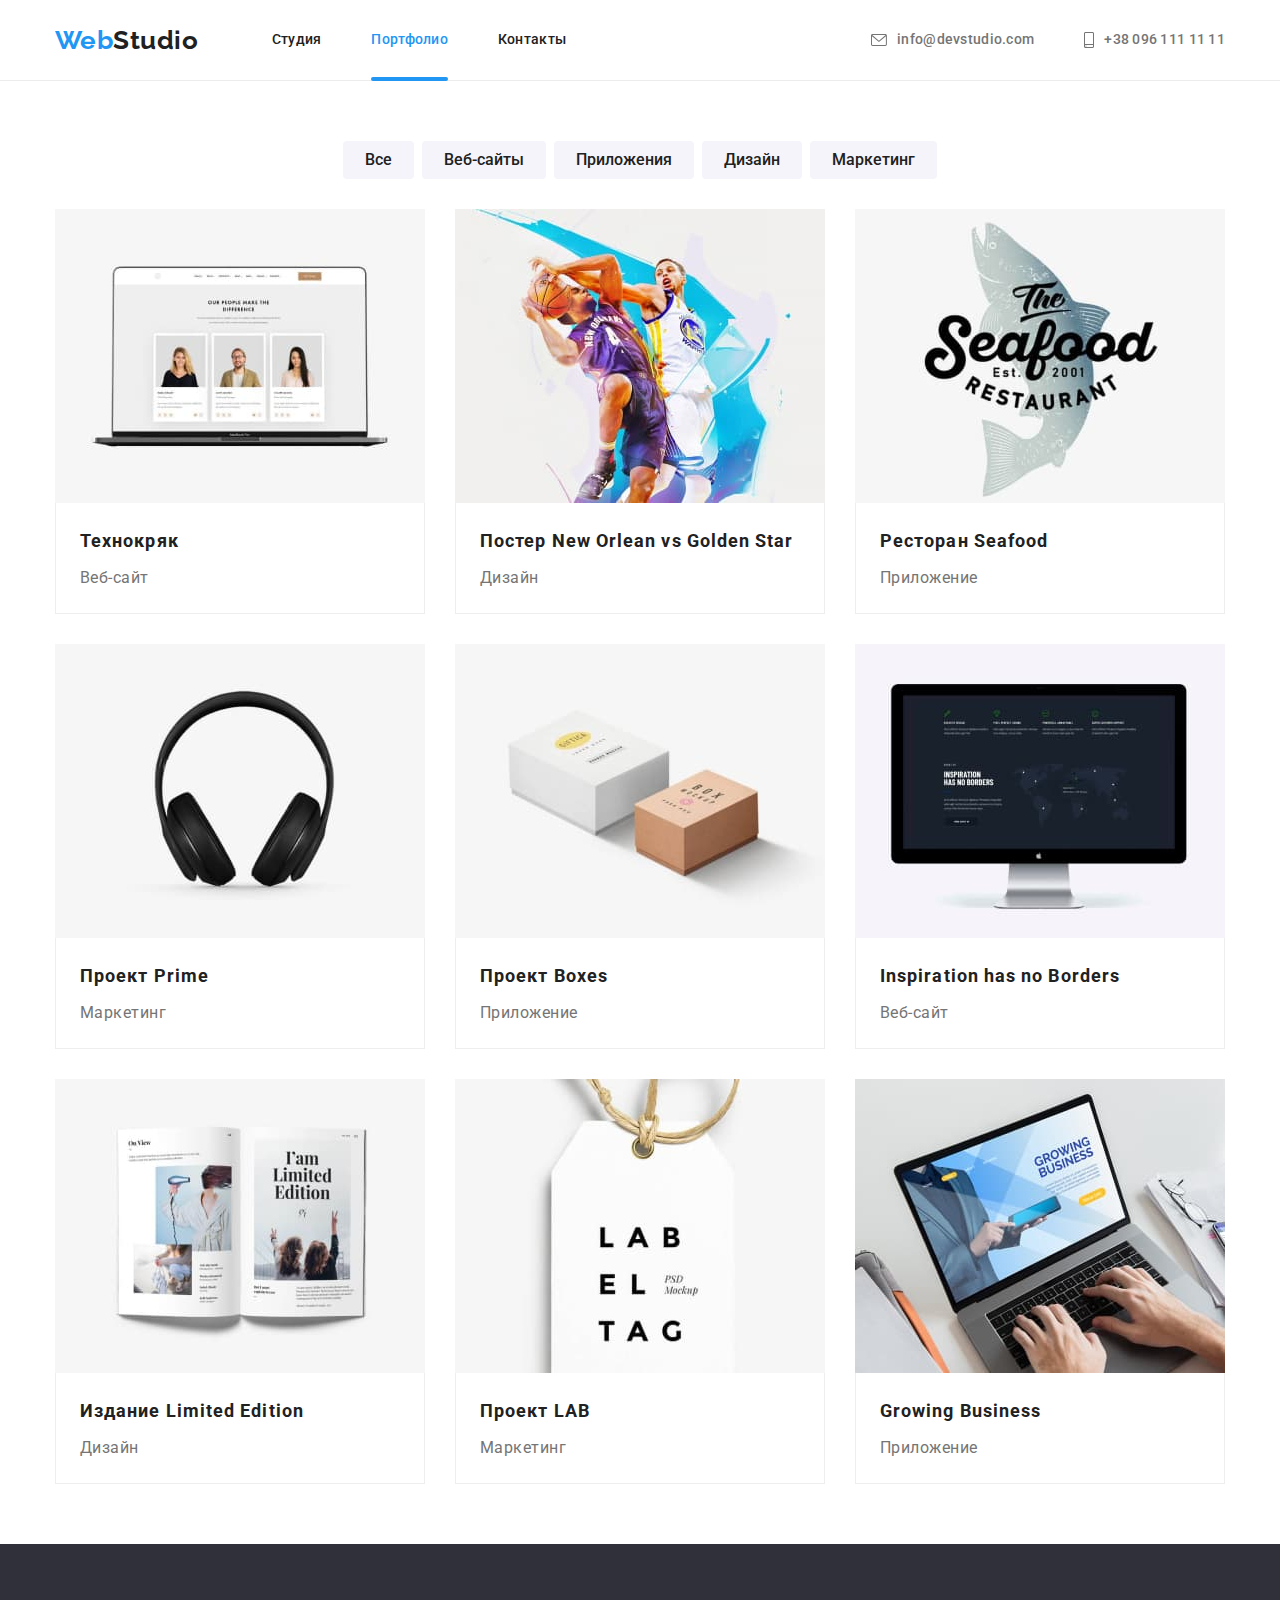
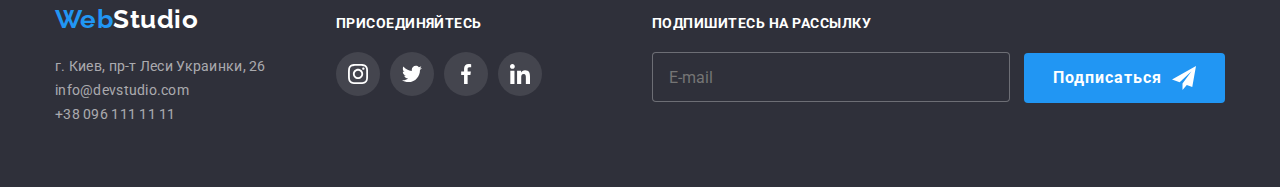
==== commit 1accdc55: "fixed" ====
--- a/portfolio.html
+++ b/portfolio.html
@@ -19,7 +19,7 @@
                 aria-expanded="false"
                 aria-controls="mobile-menu__container"
                 data-menu-button>
-          <svg width=40 height=40 area-label ="Переключатель мобильного меню">              
+          <svg width=40 height=40 >              
             <use class="mobile-menu__icon-menu" href="./images/icons.svg#menu"></use>
             <use class="mobile-menu__icon-close" href="./images/icons.svg#close"></use>
           </svg>            
@@ -363,19 +363,18 @@
           <h3 class="footer__title">Подпишитесь на рассылку</h3>
           <form action="subscription">
             <label class="subscription__label">
-              <input class="subscription__input" type="email" name="email" placeholder="E-mail" />
-              <button class="subscription__button" type="submit">
-                Подписаться
-                <svg width="24" height="24" class="subscription__icon">
-                  <use href="./images/icons.svg#send"></use>
-                </svg>
-              </button>
+              <input class="subscription__input" type="email" name="email" placeholder="E-mail" />              
             </label>
+            <button class="subscription__button" type="submit">
+              Подписаться
+              <svg width="24" height="24" class="subscription__icon">
+                <use href="./images/icons.svg#send"></use>
+              </svg>
+            </button>
           </form>
         </div>
       </div>
     </footer>
-
     <!-- Script -->    
     <script src="./js/mobile-menu.js"></script>
   </body>
--- a/css/main.min.css
+++ b/css/main.min.css
@@ -1 +1 @@
-ul{list-style-type:none;padding:0;margin:0}h1,h2,h3,p{margin:0}img{display:block;max-width:100%;height:auto}.address__link,.mobile-social__link{display:block;font-weight:500;font-size:14px;line-height:1.14;letter-spacing:.02em;text-decoration:none;-webkit-transition:color 250ms cubic-bezier(0.4, 0, 0.2, 1);transition:color 250ms cubic-bezier(0.4, 0, 0.2, 1)}.address__link:hover,.mobile-social__link:hover,.address__link:focus,.mobile-social__link:focus{color:#2196f3;fill:#2196f3}.form__button,.subscription__button,.hero__button{border-radius:4px;padding:10px 32px;min-width:200px;border:0px solid rgba(0,0,0,0);background-color:#2196f3;color:#fff;font-family:inherit;font-weight:700;font-size:16px;line-height:1.88;letter-spacing:.06em;-webkit-transition:background-color 250ms cubic-bezier(0.4, 0, 0.2, 1);transition:background-color 250ms cubic-bezier(0.4, 0, 0.2, 1);cursor:pointer}.form__button:hover,.subscription__button:hover,.hero__button:hover,.form__button:focus,.subscription__button:focus,.hero__button:focus{background-color:#188ce8}.footer__title,.description__title,.features__title{font-size:14px;line-height:1.14;text-transform:uppercase;color:#212121}.visually-hidden{position:absolute;width:1px;height:1px;margin:-1px;border:0;padding:0;white-space:nowrap;-webkit-clip-path:inset(100%);clip-path:inset(100%);clip:rect(0 0 0 0);overflow:hidden}body{background-color:#fff;color:#757575;font-family:Roboto,sans-serif;letter-spacing:.03em}.container{margin-left:auto;margin-right:auto;padding-left:15px;padding-right:15px}@media screen and (max-width: 320px){.container{overflow-x:scroll}}@media screen and (min-width: 480px){.container{width:480px}}@media screen and (min-width: 768px){.container{width:768px}}@media screen and (min-width: 1200px){.container{width:1200px}}.header{border-bottom:1px solid #ececec}.header__container{position:relative;display:-webkit-box;display:-ms-flexbox;display:flex;-webkit-box-align:center;-ms-flex-align:center;align-items:center;-webkit-box-pack:justify;-ms-flex-pack:justify;justify-content:space-between}@media screen and (max-width: 767px){.header__container{padding:16px 15px}}.section{padding:60px 0}.section__title{line-height:1.17;text-align:center;color:#212121}@media screen and (max-width: 1199px){.section__title{margin-bottom:30px;font-size:28px}}@media screen and (min-width: 1200px){.section__title{margin-bottom:50px;font-size:36px}}.section--no-padding{padding-top:0}@media(max-width: 1200px){.section--no-padding{display:none}}.section--over-bcgr{background-color:#f5f4fa}.logo{display:block;color:#2196f3;font-family:Raleway,sans-serif;font-weight:700;font-style:normal;text-decoration:none}@media screen and (min-width: 480px){.logo{font-size:24px;line-height:1.17}}@media screen and (min-width: 1200px){.logo{font-size:26px;line-height:1.19}}.logo__black{color:#212121}.logo__white{color:#fff}@media screen and (min-width: 768px){.nav{margin-right:84px;margin-left:auto}}@media screen and (min-width: 1200px){.nav{margin-right:305px;margin-left:auto}}@media screen and (max-width: 767px){.nav__list{margin-bottom:auto}}@media screen and (min-width: 768px){.nav__list{display:-webkit-box;display:-ms-flexbox;display:flex;-webkit-box-align:center;-ms-flex-align:center;align-items:center}}@media screen and (max-width: 767px){.nav__item:not(:last-child){margin-bottom:32px}}@media screen and (min-width: 768px){.nav__item:not(:last-child){margin-right:50px}}.nav__link{position:relative;display:block;font-weight:500;line-height:1.17;letter-spacing:.02em;text-decoration:none;-webkit-transition:color 250ms cubic-bezier(0.4, 0, 0.2, 1);transition:color 250ms cubic-bezier(0.4, 0, 0.2, 1);color:#212121}@media screen and (max-width: 767px){.nav__link{font-size:40px}}@media screen and (min-width: 768px){.nav__link{padding:32px 0 32px 0;font-size:14px}}@media screen and (min-width: 1200px){.nav__link{font-size:14px;line-height:1.14}}.nav__link:hover,.nav__link:focus,.nav__link--current{color:#2196f3;fill:#2196f3}@media screen and (min-width: 768px){.nav__link--current::after{content:"";position:absolute;left:0;bottom:-1px;width:100%;height:4px;border-radius:2px;background-color:#2196f3}}.contacts{display:-webkit-box;display:-ms-flexbox;display:flex}@media screen and (max-width: 767px){.contacts{-webkit-box-orient:vertical;-webkit-box-direction:reverse;-ms-flex-direction:column-reverse;flex-direction:column-reverse;margin-top:auto;margin-bottom:64px}}@media screen and (min-width: 768px){.contacts{-webkit-box-orient:vertical;-webkit-box-direction:normal;-ms-flex-direction:column;flex-direction:column}}@media screen and (min-width: 1200px){.contacts{-webkit-box-orient:horizontal;-webkit-box-direction:normal;-ms-flex-direction:row;flex-direction:row;-webkit-box-align:center;-ms-flex-align:center;align-items:center}}@media screen and (max-width: 767px){.contacts__item:not(:first-child){margin-bottom:32px}}@media screen and (min-width: 768px){.contacts__item:not(:first-child){margin-top:10px}}@media screen and (min-width: 1200px){.contacts__item:not(:first-child){margin-top:0;margin-left:50px}}.contacts__link{display:block;font-weight:500;line-height:1.17;letter-spacing:.02em;color:#757575;fill:#757575;text-decoration:none}.contacts__link:hover,.contacts__link:focus{color:#2196f3;fill:#2196f3}@media screen and (max-width: 767px){.contacts__link{font-size:24px}}@media screen and (min-width: 768px){.contacts__link{display:-webkit-box;display:-ms-flexbox;display:flex;-webkit-box-align:center;-ms-flex-align:center;align-items:center;font-size:14px}}@media screen and (min-width: 1200px){.contacts__link{font-size:14px;line-height:1.14}}@media screen and (max-width: 767px){.contacts__link--mobile{font-size:34px;color:#2196f3}}.contacts__icon{margin-right:10px}@media screen and (max-width: 767px){.contacts__icon{display:none}}@media screen and (max-width: 767px){.mobile-menu__container{display:none;position:absolute;z-index:10;top:0;left:0;width:100%;height:100vh;padding:48px 40px;background-color:#fff}}@media screen and (min-width: 768px){.mobile-menu__container{display:-webkit-box;display:-ms-flexbox;display:flex;-webkit-box-align:center;-ms-flex-align:center;align-items:center}}.mobile-menu__container.is-open{display:block;display:-webkit-box;display:-ms-flexbox;display:flex;-webkit-box-orient:vertical;-webkit-box-direction:normal;-ms-flex-direction:column;flex-direction:column;-webkit-box-pack:justify;-ms-flex-pack:justify;justify-content:space-between}.mobile-menu__button{position:absolute;z-index:20;top:10px;right:15px;display:inline-block;padding:0;background-color:rgba(0,0,0,0);border:none;cursor:pointer}.mobile-menu__button .mobile-menu__icon-close{display:none}.mobile-menu__button.is-open .mobile-menu__icon-close{display:block}.mobile-menu__button.is-open .mobile-menu__icon-menu{display:none}@media screen and (min-width: 768px){.mobile-menu__button{display:none}}.mobile-menu__button:hover,.mobile-menu__button:focus{fill:#2196f3}.mobile-social{display:-webkit-box;display:-ms-flexbox;display:flex;-ms-flex-wrap:wrap;flex-wrap:wrap}@media screen and (min-width: 768px){.mobile-social{display:none}}.mobile-social__item:not(:last-child){border-right:1px solid rgba(33,33,33,.2);padding-right:10px}.mobile-social__item:not(:first-child){padding-left:10px}.mobile-social__link{font-size:18px;line-height:1.22;color:#2196f3}.hero{text-align:center;max-width:1600px;margin-left:auto;margin-right:auto;background-size:cover;background-repeat:no-repeat;background-position:center;background-color:#2f303a}@media screen and (max-width: 767px){.hero{background-image:-webkit-gradient(linear, left top, right top, from(rgba(47, 48, 58, 0.4)), to(rgba(47, 48, 58, 0.4))),url(../images/hero_mobile.jpg);background-image:linear-gradient(to right, rgba(47, 48, 58, 0.4), rgba(47, 48, 58, 0.4)),url(../images/hero_mobile.jpg)}}@media screen and (max-width: 767px)and (min-device-pixel-ratio: 2),screen and (max-width: 767px)and (-webkit-min-device-pixel-ratio: 2),screen and (max-width: 767px)and (min-resolution: 192dpi),screen and (max-width: 767px)and (min-resolution: 2dppx){.hero{background-image:-webkit-gradient(linear, left top, right top, from(rgba(47, 48, 58, 0.4)), to(rgba(47, 48, 58, 0.4))),url(../images/hero_mobile@2x.jpg);background-image:linear-gradient(to right, rgba(47, 48, 58, 0.4), rgba(47, 48, 58, 0.4)),url(../images/hero_mobile@2x.jpg)}}@media screen and (min-width: 768px){.hero{background-image:-webkit-gradient(linear, left top, right top, from(rgba(47, 48, 58, 0.4)), to(rgba(47, 48, 58, 0.4))),url(../images/hero_tablet.jpg);background-image:linear-gradient(to right, rgba(47, 48, 58, 0.4), rgba(47, 48, 58, 0.4)),url(../images/hero_tablet.jpg)}}@media screen and (min-width: 768px)and (min-device-pixel-ratio: 2),screen and (min-width: 768px)and (-webkit-min-device-pixel-ratio: 2),screen and (min-width: 768px)and (min-resolution: 192dpi),screen and (min-width: 768px)and (min-resolution: 2dppx){.hero{background-image:-webkit-gradient(linear, left top, right top, from(rgba(47, 48, 58, 0.4)), to(rgba(47, 48, 58, 0.4))),url(../images/hero_tablet@2x.jpg);background-image:linear-gradient(to right, rgba(47, 48, 58, 0.4), rgba(47, 48, 58, 0.4)),url(../images/hero_tablet@2x.jpg)}}@media screen and (max-width: 1199px){.hero{padding-top:118px;padding-bottom:128px}}@media screen and (min-width: 1200px){.hero{padding-top:200px;padding-bottom:200px;background-image:-webkit-gradient(linear, left top, right top, from(rgba(47, 48, 58, 0.4)), to(rgba(47, 48, 58, 0.4))),url(../images/hero_desctop.jpg);background-image:linear-gradient(to right, rgba(47, 48, 58, 0.4), rgba(47, 48, 58, 0.4)),url(../images/hero_desctop.jpg)}}@media screen and (min-width: 1200px)and (min-device-pixel-ratio: 2),screen and (min-width: 1200px)and (-webkit-min-device-pixel-ratio: 2),screen and (min-width: 1200px)and (min-resolution: 192dpi),screen and (min-width: 1200px)and (min-resolution: 2dppx){.hero{background-image:-webkit-gradient(linear, left top, right top, from(rgba(47, 48, 58, 0.4)), to(rgba(47, 48, 58, 0.4))),url(../images/hero_desctop@2x.jpg);background-image:linear-gradient(to right, rgba(47, 48, 58, 0.4), rgba(47, 48, 58, 0.4)),url(../images/hero_desctop@2x.jpg)}}.hero__title{margin-top:0;margin-bottom:30px;color:#fff;font-weight:900;font-size:26px;line-height:1.62;letter-spacing:.06em;text-transform:uppercase}@media screen and (min-width: 1200px){.hero__title{font-size:44px;line-height:1.36}}@media screen and (min-width: 768px){.features{display:-webkit-box;display:-ms-flexbox;display:flex;-ms-flex-wrap:wrap;flex-wrap:wrap;margin:-15px}}@media screen and (min-width: 1200px){.features{-webkit-box-orient:horizontal;-webkit-box-direction:normal;-ms-flex-direction:row;flex-direction:row}}@media screen and (min-width: 768px){.features__item{margin:15px;width:calc((100% - 60px)/2)}}@media screen and (min-width: 1200px){.features__item{margin:15px;width:calc((100% - 120px)/4)}}@media screen and (max-width: 1199px){.features__item:not(:last-child){margin-bottom:30px}}.features__icon{display:-webkit-box;display:-ms-flexbox;display:flex;-webkit-box-align:center;-ms-flex-align:center;align-items:center;-webkit-box-pack:center;-ms-flex-pack:center;justify-content:center;width:100%;height:120px;background-color:#f5f4fa;border-radius:4px}.features__title{margin-top:30px;margin-bottom:10px}.features__text{font-size:14px;line-height:1.7}.description{display:-webkit-box;display:-ms-flexbox;display:flex}.description__item{position:relative}.description__item:not(:last-child){margin-right:30px}.description__title{position:absolute;left:0;bottom:0;display:-webkit-box;display:-ms-flexbox;display:flex;-webkit-box-align:center;-ms-flex-align:center;align-items:center;-webkit-box-pack:center;-ms-flex-pack:center;justify-content:center;width:100%;height:70px;color:#fff;background-color:rgba(47,48,58,.8)}.team{margin:-15px}@media screen and (min-width: 768px){.team{display:-webkit-box;display:-ms-flexbox;display:flex;-ms-flex-wrap:wrap;flex-wrap:wrap}}@media screen and (min-width: 1200px){.team{-ms-flex-wrap:row;flex-wrap:row}}.team__item{margin:15px;-webkit-box-shadow:0px 1px 3px rgba(0,0,0,.12),0px 1px 1px rgba(0,0,0,.14),0px 2px 1px rgba(0,0,0,.2);box-shadow:0px 1px 3px rgba(0,0,0,.12),0px 1px 1px rgba(0,0,0,.14),0px 2px 1px rgba(0,0,0,.2);border-radius:0px 0px 4px 4px;background-color:#fff}@media screen and (max-width: 767px){.team__item{width:calc(100% - 30px)}}@media screen and (min-width: 768px){.team__item{width:calc((100% - 60px)/2)}}@media screen and (min-width: 1200px){.team__item{width:calc((100% - 120px)/4)}}.team__box{padding:30px 0;font-size:16px;line-height:1.19;text-align:center}.team__title{font-weight:500;margin-bottom:10px;color:#212121}.team__text{margin-bottom:16px}.social{display:-webkit-box;display:-ms-flexbox;display:flex;-webkit-box-pack:center;-ms-flex-pack:center;justify-content:center}.social__item:not(:last-child){margin-right:10px}.social__link{display:-webkit-box;display:-ms-flexbox;display:flex;-webkit-box-align:center;-ms-flex-align:center;align-items:center;-webkit-box-pack:center;-ms-flex-pack:center;justify-content:center;width:44px;height:44px;fill:#afb1b8;background-color:#fff;border-radius:50%;-webkit-transition:background-color 250ms cubic-bezier(0.4, 0, 0.2, 1),fill 250ms cubic-bezier(0.4, 0, 0.2, 1);transition:background-color 250ms cubic-bezier(0.4, 0, 0.2, 1),fill 250ms cubic-bezier(0.4, 0, 0.2, 1)}.social__link:hover,.social__link:focus{background-color:#2196f3;fill:#fff}.social__link--dark{fill:#fff;background-color:rgba(255,255,255,.1)}.customers{display:-webkit-box;display:-ms-flexbox;display:flex;-webkit-box-align:center;-ms-flex-align:center;align-items:center;margin:-15px}@media screen and (max-width: 1199px){.customers{-ms-flex-wrap:wrap;flex-wrap:wrap}}.customers__item{margin:15px}@media screen and (max-width: 767px){.customers__item{-ms-flex-preferred-size:calc((100% - 60px)/2);flex-basis:calc((100% - 60px)/2)}}@media screen and (min-width: 768px){.customers__item{-ms-flex-preferred-size:calc((100% - 90px)/3);flex-basis:calc((100% - 90px)/3)}}.customers__link{display:-webkit-box;display:-ms-flexbox;display:flex;-webkit-box-align:center;-ms-flex-align:center;align-items:center;-webkit-box-pack:center;-ms-flex-pack:center;justify-content:center;height:92px;border:1px solid #afb1b8;fill:#afb1b8;border-radius:4px;-webkit-transition:border 250ms cubic-bezier(0.4, 0, 0.2, 1),fill 250ms cubic-bezier(0.4, 0, 0.2, 1);transition:border 250ms cubic-bezier(0.4, 0, 0.2, 1),fill 250ms cubic-bezier(0.4, 0, 0.2, 1)}.customers__link:hover,.customers__link:focus{border:1px solid #2196f3;fill:#2196f3}.footer{background-color:#2f303a}.footer__container{display:-webkit-box;display:-ms-flexbox;display:flex;padding-top:60px;padding-bottom:60px}@media screen and (max-width: 767px){.footer__container{-webkit-box-orient:vertical;-webkit-box-direction:normal;-ms-flex-direction:column;flex-direction:column;-webkit-box-align:center;-ms-flex-align:center;align-items:center}}@media screen and (min-width: 768px){.footer__container{-webkit-box-align:baseline;-ms-flex-align:baseline;align-items:baseline;-ms-flex-pack:distribute;justify-content:space-around;-ms-flex-wrap:wrap;flex-wrap:wrap}}.footer__title{margin-bottom:20px;font-style:normal;color:#fff}@media screen and (max-width: 767px){.footer__address{margin-bottom:60px}}@media screen and (min-width: 768px){.footer__address{margin-right:165px}}@media screen and (max-width: 1199px){.footer__address{text-align:center}}@media screen and (min-width: 1200px){.footer__address{margin-right:70px}}@media screen and (max-width: 767px){.footer__social{margin-bottom:60px}}@media screen and (max-width: 1199px){.footer__social{text-align:center}}@media screen and (min-width: 1200px){.footer__social{margin-right:auto}}@media screen and (min-width: 768px)and (max-width: 1199px){.footer__subscription{margin-top:60px}}@media screen and (max-width: 1199px){.footer__subscription{text-align:center}}.address{margin-top:20px}.address__link{font-style:normal;font-weight:400;color:rgba(255,255,255,.6);line-height:1.71;text-decoration:none}.address__link:hover,.address__link:focus{color:#fff}@media screen and (max-width: 1199px){.address__link:not(:last-child){margin-bottom:8px}}@media screen and (min-width: 1200px){.address__link:not(:last-child){margin-bottom:9px}}.subscription__label{display:block}@media screen and (min-width: 768px)and (max-width: 1199px){.subscription__label{display:-webkit-box;display:-ms-flexbox;display:flex;-webkit-box-orient:vertical;-webkit-box-direction:normal;-ms-flex-direction:column;flex-direction:column;-webkit-box-align:center;-ms-flex-align:center;align-items:center}}.subscription__input{height:50px;padding:0 16px;margin-bottom:20px;color:#fff;background-color:#2f303a;border:1px solid rgba(255,255,255,.3);border-radius:4px;-webkit-transition:border 250ms cubic-bezier(0.4, 0, 0.2, 1);transition:border 250ms cubic-bezier(0.4, 0, 0.2, 1)}@media screen and (max-width: 767px){.subscription__input{width:100%}}@media screen and (min-width: 768px){.subscription__input{width:450px}}@media screen and (min-width: 1200px){.subscription__input{width:358px;margin-bottom:0}}.subscription__input:hover,.subscription__input:focus{outline:none;border:1px solid #fff}.subscription__icon{margin-left:10px;fill:#fff}.subscription__button{display:-webkit-inline-box;display:-ms-inline-flexbox;display:inline-flex;-webkit-box-align:center;-ms-flex-align:center;align-items:center;padding:10px 29px;margin-left:10px}@media screen and (min-width: 768px){.subscription__button{margin-left:0}}.backdrop{position:fixed;z-index:30;top:0;left:0;width:100%;height:100%;background-color:rgba(0,0,0,.2);opacity:1;-webkit-transition:opacity 250ms cubic-bezier(0.4, 0, 0.2, 1);transition:opacity 250ms cubic-bezier(0.4, 0, 0.2, 1)}.backdrop.is-hidden{opacity:0;pointer-events:none}.modal{position:absolute;top:50%;left:50%;-webkit-transform:translate(-50%, -50%);transform:translate(-50%, -50%);opacity:1;-webkit-transition:opacity 500ms cubic-bezier(0.4, 0, 0.2, 1);transition:opacity 500ms cubic-bezier(0.4, 0, 0.2, 1);width:100%;padding:40px;background-color:#fff;-webkit-box-shadow:0px 1px 3px rgba(0,0,0,.12),0px 1px 1px rgba(0,0,0,.14),0px 2px 1px rgba(0,0,0,.2);box-shadow:0px 1px 3px rgba(0,0,0,.12),0px 1px 1px rgba(0,0,0,.14),0px 2px 1px rgba(0,0,0,.2);border-radius:4px}@media screen and (min-width: 480px){.modal{width:450px;height:609px}}@media screen and (min-width: 1200px){.modal{width:528px;height:581px}}.modal__button{position:fixed;top:8px;right:8px;display:-webkit-box;display:-ms-flexbox;display:flex;-webkit-box-align:center;-ms-flex-align:center;align-items:center;width:30px;height:30px;border-radius:50%;background-color:#fff;border:1px solid rgba(0,0,0,.1)}.modal__button:hover,.modal__button:focus{background-color:#fff;fill:#2196f3}.modal__title{margin-bottom:12px;font-size:20px;text-align:center;color:#212121}.form__label{display:block;position:relative;font-size:12px;line-height:1.17;letter-spacing:.01em}.form__label:hover>.form__icon,.form__label:focus-within>.form__icon{fill:#2196f3}.form__label:hover>.form__input,.form__label:focus-within>.form__input,.form__label:hover>.form__textarea,.form__label:focus-within>.form__textarea{outline:none;border-color:#2196f3;cursor:pointer}.form__label+.form__label{margin-top:10px}.form__input{position:relative;width:100%;height:40px;border:1px solid rgba(33,33,33,.2);border-radius:4px;margin-top:4px;padding:0 10px 0 40px;-webkit-transition:border-color 250ms cubic-bezier(0.4, 0, 0.2, 1);transition:border-color 250ms cubic-bezier(0.4, 0, 0.2, 1)}.form__icon{position:absolute;left:12px;top:50%;fill:#212121}.form__textarea{width:100%;height:120px;resize:none;padding:12px 16px;border:1px solid rgba(33,33,33,.2);border-radius:4px;margin-top:4px}.form__textarea::-webkit-input-placeholder{font-size:12px;line-height:1.17;letter-spacing:.01em;color:rgba(117,117,117,.5)}.form__textarea::-moz-placeholder{font-size:12px;line-height:1.17;letter-spacing:.01em;color:rgba(117,117,117,.5)}.form__textarea:-ms-input-placeholder{font-size:12px;line-height:1.17;letter-spacing:.01em;color:rgba(117,117,117,.5)}.form__textarea::-ms-input-placeholder{font-size:12px;line-height:1.17;letter-spacing:.01em;color:rgba(117,117,117,.5)}.form__textarea::placeholder{font-size:12px;line-height:1.17;letter-spacing:.01em;color:rgba(117,117,117,.5)}.form__label-policy{display:-webkit-box;display:-ms-flexbox;display:flex;-webkit-box-align:center;-ms-flex-align:center;align-items:center;margin-right:auto;margin-left:auto;margin-top:18px}@media screen and (max-width: 1199px){.form__label-policy{font-size:12px;line-height:1.17;-webkit-box-pack:justify;-ms-flex-pack:justify;justify-content:space-between}}@media screen and (min-width: 1200px){.form__label-policy{font-size:14px;line-height:1.71;-webkit-box-pack:center;-ms-flex-pack:center;justify-content:center}}.form__checkbox:focus~.form__chec-icon{border-color:#2196f3}.form__rule{color:#2196f3}.form__chec-icon{width:16px;height:15px;border:2px solid #212121;border-radius:2px}@media screen and (min-width: 1200px){.form__chec-icon{margin-right:8px}}.form__checkbox:checked~.form__chec-icon{background-image:url(../images/check.svg);background-size:contain;border:rgba(0,0,0,0)}.form__button{display:block;margin-top:30px;margin-left:auto;margin-right:auto}.filter{display:-webkit-box;display:-ms-flexbox;display:flex;-ms-flex-wrap:wrap;flex-wrap:wrap;-webkit-box-pack:start;-ms-flex-pack:start;justify-content:flex-start;margin-bottom:40px}@media screen and (min-width: 768px){.filter{-webkit-box-pack:center;-ms-flex-pack:center;justify-content:center;margin-bottom:50px}}.filter__button{padding:6px 22px;border:0px solid rgba(0,0,0,0);border-radius:4px;background-color:#f5f4fa;color:#212121;font-family:inherit;font-weight:500;font-size:16px;line-height:1.62;text-align:center;-webkit-transition:background-color 250ms cubic-bezier(0.4, 0, 0.2, 1),color 250ms cubic-bezier(0.4, 0, 0.2, 1),-webkit-box-shadow 250ms cubic-bezier(0.4, 0, 0.2, 1);transition:background-color 250ms cubic-bezier(0.4, 0, 0.2, 1),color 250ms cubic-bezier(0.4, 0, 0.2, 1),-webkit-box-shadow 250ms cubic-bezier(0.4, 0, 0.2, 1);transition:background-color 250ms cubic-bezier(0.4, 0, 0.2, 1),color 250ms cubic-bezier(0.4, 0, 0.2, 1),box-shadow 250ms cubic-bezier(0.4, 0, 0.2, 1);transition:background-color 250ms cubic-bezier(0.4, 0, 0.2, 1),color 250ms cubic-bezier(0.4, 0, 0.2, 1),box-shadow 250ms cubic-bezier(0.4, 0, 0.2, 1),-webkit-box-shadow 250ms cubic-bezier(0.4, 0, 0.2, 1)}.filter__button:hover,.filter__button:focus{background-color:#188ce8;color:#fff;-webkit-box-shadow:0px 3px 1px rgba(0,0,0,.1),0px 1px 2px rgba(0,0,0,.08),0px 2px 2px rgba(0,0,0,.12);box-shadow:0px 3px 1px rgba(0,0,0,.1),0px 1px 2px rgba(0,0,0,.08),0px 2px 2px rgba(0,0,0,.12);border-radius:4px}@media screen and (max-width: 767px){.filter__item{margin-bottom:15px}}.filter__item:not(:last-child){margin-right:8px}.gallery{display:-webkit-box;display:-ms-flexbox;display:flex;-ms-flex-wrap:wrap;flex-wrap:wrap;margin:-15px}.gallery__card{margin:15px}@media screen and (max-width: 767px){.gallery__card{width:calc(100% - 30px)}}@media screen and (min-width: 768px){.gallery__card{width:calc((100% - 60px)/2)}}@media screen and (min-width: 1200px){.gallery__card{width:calc((100% - 90px)/3)}}.gallery__overlay{position:relative;overflow:hidden}.gallery__overlay::before{position:absolute;bottom:0;left:0;-webkit-transform:translateY(100%);transform:translateY(100%);display:inline-block;content:"";width:100%;height:100%;background-color:rgba(33,150,243,.9);-webkit-transition:-webkit-transform 250ms cubic-bezier(0.4, 0, 0.2, 1);transition:-webkit-transform 250ms cubic-bezier(0.4, 0, 0.2, 1);transition:transform 250ms cubic-bezier(0.4, 0, 0.2, 1);transition:transform 250ms cubic-bezier(0.4, 0, 0.2, 1), -webkit-transform 250ms cubic-bezier(0.4, 0, 0.2, 1)}.gallery__text-overlay{position:absolute;bottom:0;left:0;-webkit-transform:translateY(100%);transform:translateY(100%);padding:63px 24px;font-size:18px;line-height:1.56;color:#fff;-webkit-transition:-webkit-transform 250ms cubic-bezier(0.4, 0, 0.2, 1);transition:-webkit-transform 250ms cubic-bezier(0.4, 0, 0.2, 1);transition:transform 250ms cubic-bezier(0.4, 0, 0.2, 1);transition:transform 250ms cubic-bezier(0.4, 0, 0.2, 1), -webkit-transform 250ms cubic-bezier(0.4, 0, 0.2, 1)}.gallery__link{display:block;display:-webkit-box;display:-ms-flexbox;display:flex;-webkit-box-orient:vertical;-webkit-box-direction:normal;-ms-flex-direction:column;flex-direction:column;height:100%;text-decoration:none;-webkit-transition:-webkit-box-shadow 250ms cubic-bezier(0.4, 0, 0.2, 1);transition:-webkit-box-shadow 250ms cubic-bezier(0.4, 0, 0.2, 1);transition:box-shadow 250ms cubic-bezier(0.4, 0, 0.2, 1);transition:box-shadow 250ms cubic-bezier(0.4, 0, 0.2, 1), -webkit-box-shadow 250ms cubic-bezier(0.4, 0, 0.2, 1)}.gallery__link:hover,.gallery__link:focus{-webkit-box-shadow:0px 1px 1px rgba(0,0,0,.12),0px 4px 4px rgba(0,0,0,.06),1px 4px 6px rgba(0,0,0,.16);box-shadow:0px 1px 1px rgba(0,0,0,.12),0px 4px 4px rgba(0,0,0,.06),1px 4px 6px rgba(0,0,0,.16)}.gallery__link:hover ::before,.gallery__link:focus ::before,.gallery__link:hover .gallery__text-overlay,.gallery__link:focus .gallery__text-overlay{-webkit-transform:translateY(0);transform:translateY(0)}.gallery__box{-webkit-box-flex:1;-ms-flex-positive:1;flex-grow:1;padding:20px 24px 20px 24px;border-right:1px solid #eee;border-bottom:1px solid #eee;border-left:1px solid #eee}.gallery__title{margin-bottom:4px;color:#212121;font-weight:700;font-size:18px;line-height:2;letter-spacing:.06em}.gallery__text{font-size:16px;line-height:1.88;color:#757575}/*# sourceMappingURL=main.min.css.map */+ul{list-style-type:none;padding:0;margin:0}h1,h2,h3,p{margin:0}img{display:block;max-width:100%;height:auto}.address__link,.mobile-social__link{display:block;font-weight:500;font-size:14px;line-height:1.14;letter-spacing:.02em;text-decoration:none;-webkit-transition:color 250ms cubic-bezier(0.4, 0, 0.2, 1);transition:color 250ms cubic-bezier(0.4, 0, 0.2, 1)}.address__link:hover,.mobile-social__link:hover,.address__link:focus,.mobile-social__link:focus{color:#2196f3;fill:#2196f3}.form__button,.subscription__button,.hero__button{border-radius:4px;padding:10px 32px;min-width:200px;border:0px solid rgba(0,0,0,0);background-color:#2196f3;color:#fff;font-family:inherit;font-weight:700;font-size:16px;line-height:1.88;letter-spacing:.06em;-webkit-transition:background-color 250ms cubic-bezier(0.4, 0, 0.2, 1);transition:background-color 250ms cubic-bezier(0.4, 0, 0.2, 1);cursor:pointer}.form__button:hover,.subscription__button:hover,.hero__button:hover,.form__button:focus,.subscription__button:focus,.hero__button:focus{background-color:#188ce8}.footer__title,.description__title,.features__title{font-size:14px;line-height:1.14;text-transform:uppercase;color:#212121}.visually-hidden{position:absolute;width:1px;height:1px;margin:-1px;border:0;padding:0;white-space:nowrap;-webkit-clip-path:inset(100%);clip-path:inset(100%);clip:rect(0 0 0 0);overflow:hidden}body{background-color:#fff;color:#757575;font-family:Roboto,sans-serif;letter-spacing:.03em}.container{margin-left:auto;margin-right:auto;padding-left:15px;padding-right:15px}@media screen and (max-width: 320px){.container{overflow-x:scroll}}@media screen and (min-width: 480px){.container{width:480px}}@media screen and (min-width: 768px){.container{width:768px}}@media screen and (min-width: 1200px){.container{width:1200px}}.header{border-bottom:1px solid #ececec}.header__container{position:relative;display:-webkit-box;display:-ms-flexbox;display:flex;-webkit-box-align:center;-ms-flex-align:center;align-items:center;-webkit-box-pack:justify;-ms-flex-pack:justify;justify-content:space-between}@media screen and (max-width: 767px){.header__container{padding:16px 15px}}.section{padding:60px 0}.section__title{line-height:1.17;text-align:center;color:#212121}@media screen and (max-width: 1199px){.section__title{margin-bottom:30px;font-size:28px}}@media screen and (min-width: 1200px){.section__title{margin-bottom:50px;font-size:36px}}.section--no-padding{padding-top:0}@media(max-width: 1200px){.section--no-padding{display:none}}.section--over-bcgr{background-color:#f5f4fa}.logo{display:block;color:#2196f3;font-family:Raleway,sans-serif;font-weight:700;font-style:normal;text-decoration:none}@media screen and (min-width: 480px){.logo{font-size:24px;line-height:1.17}}@media screen and (min-width: 1200px){.logo{font-size:26px;line-height:1.19}}.logo__black{color:#212121}.logo__white{color:#fff}@media screen and (min-width: 768px){.nav{margin-right:84px;margin-left:auto}}@media screen and (min-width: 1200px){.nav{margin-right:305px;margin-left:auto}}@media screen and (max-width: 767px){.nav__list{margin-bottom:auto}}@media screen and (min-width: 768px){.nav__list{display:-webkit-box;display:-ms-flexbox;display:flex;-webkit-box-align:center;-ms-flex-align:center;align-items:center}}@media screen and (max-width: 767px){.nav__item:not(:last-child){margin-bottom:32px}}@media screen and (min-width: 768px){.nav__item:not(:last-child){margin-right:50px}}.nav__link{position:relative;display:block;font-weight:500;line-height:1.17;letter-spacing:.02em;text-decoration:none;-webkit-transition:color 250ms cubic-bezier(0.4, 0, 0.2, 1);transition:color 250ms cubic-bezier(0.4, 0, 0.2, 1);color:#212121}@media screen and (max-width: 767px){.nav__link{font-size:40px}}@media screen and (min-width: 768px){.nav__link{padding:32px 0 32px 0;font-size:14px}}@media screen and (min-width: 1200px){.nav__link{font-size:14px;line-height:1.14}}.nav__link:hover,.nav__link:focus,.nav__link--current{color:#2196f3;fill:#2196f3}@media screen and (min-width: 768px){.nav__link--current::after{content:"";position:absolute;left:0;bottom:-1px;width:100%;height:4px;border-radius:2px;background-color:#2196f3}}.contacts{display:-webkit-box;display:-ms-flexbox;display:flex}@media screen and (max-width: 767px){.contacts{-webkit-box-orient:vertical;-webkit-box-direction:reverse;-ms-flex-direction:column-reverse;flex-direction:column-reverse;margin-top:auto;margin-bottom:64px}}@media screen and (min-width: 768px){.contacts{-webkit-box-orient:vertical;-webkit-box-direction:normal;-ms-flex-direction:column;flex-direction:column}}@media screen and (min-width: 1200px){.contacts{-webkit-box-orient:horizontal;-webkit-box-direction:normal;-ms-flex-direction:row;flex-direction:row;-webkit-box-align:center;-ms-flex-align:center;align-items:center}}@media screen and (max-width: 767px){.contacts__item:not(:first-child){margin-bottom:32px}}@media screen and (min-width: 768px){.contacts__item:not(:first-child){margin-top:10px}}@media screen and (min-width: 1200px){.contacts__item:not(:first-child){margin-top:0;margin-left:50px}}.contacts__link{display:block;font-weight:500;line-height:1.17;letter-spacing:.02em;color:#757575;fill:#757575;text-decoration:none}.contacts__link:hover,.contacts__link:focus{color:#2196f3;fill:#2196f3}@media screen and (max-width: 767px){.contacts__link{font-size:24px}}@media screen and (min-width: 768px){.contacts__link{display:-webkit-box;display:-ms-flexbox;display:flex;-webkit-box-align:center;-ms-flex-align:center;align-items:center;font-size:14px}}@media screen and (min-width: 1200px){.contacts__link{font-size:14px;line-height:1.14}}@media screen and (max-width: 767px){.contacts__link--mobile{font-size:34px;color:#2196f3}}.contacts__icon{margin-right:10px}@media screen and (max-width: 767px){.contacts__icon{display:none}}@media screen and (max-width: 767px){.mobile-menu__container{display:none;position:absolute;z-index:10;top:0;left:0;width:100%;height:100vh;padding:48px 40px;background-color:#fff}}@media screen and (min-width: 768px){.mobile-menu__container{display:-webkit-box;display:-ms-flexbox;display:flex;-webkit-box-align:center;-ms-flex-align:center;align-items:center}}.mobile-menu__container.is-open{display:block;display:-webkit-box;display:-ms-flexbox;display:flex;-webkit-box-orient:vertical;-webkit-box-direction:normal;-ms-flex-direction:column;flex-direction:column;-webkit-box-pack:justify;-ms-flex-pack:justify;justify-content:space-between}.mobile-menu__button{position:absolute;z-index:20;top:10px;right:15px;display:inline-block;padding:0;background-color:rgba(0,0,0,0);border:none;cursor:pointer}.mobile-menu__button .mobile-menu__icon-close{display:none}.mobile-menu__button.is-open .mobile-menu__icon-close{display:block}.mobile-menu__button.is-open .mobile-menu__icon-menu{display:none}@media screen and (min-width: 768px){.mobile-menu__button{display:none}}.mobile-menu__button:hover,.mobile-menu__button:focus{fill:#2196f3}.mobile-social{display:-webkit-box;display:-ms-flexbox;display:flex;-ms-flex-wrap:wrap;flex-wrap:wrap}@media screen and (min-width: 768px){.mobile-social{display:none}}.mobile-social__item:not(:last-child){border-right:1px solid rgba(33,33,33,.2);padding-right:10px}.mobile-social__item:not(:first-child){padding-left:10px}.mobile-social__link{font-size:18px;line-height:1.22;color:#2196f3}.hero{text-align:center;max-width:1600px;margin-left:auto;margin-right:auto;background-size:cover;background-repeat:no-repeat;background-position:center;background-color:#2f303a}@media screen and (max-width: 767px){.hero{background-image:-webkit-gradient(linear, left top, right top, from(rgba(47, 48, 58, 0.4)), to(rgba(47, 48, 58, 0.4))),url(../images/hero_mobile.jpg);background-image:linear-gradient(to right, rgba(47, 48, 58, 0.4), rgba(47, 48, 58, 0.4)),url(../images/hero_mobile.jpg)}}@media screen and (max-width: 767px)and (min-device-pixel-ratio: 2),screen and (max-width: 767px)and (-webkit-min-device-pixel-ratio: 2),screen and (max-width: 767px)and (min-resolution: 192dpi),screen and (max-width: 767px)and (min-resolution: 2dppx){.hero{background-image:-webkit-gradient(linear, left top, right top, from(rgba(47, 48, 58, 0.4)), to(rgba(47, 48, 58, 0.4))),url(../images/hero_mobile@2x.jpg);background-image:linear-gradient(to right, rgba(47, 48, 58, 0.4), rgba(47, 48, 58, 0.4)),url(../images/hero_mobile@2x.jpg)}}@media screen and (min-width: 768px){.hero{background-image:-webkit-gradient(linear, left top, right top, from(rgba(47, 48, 58, 0.4)), to(rgba(47, 48, 58, 0.4))),url(../images/hero_tablet.jpg);background-image:linear-gradient(to right, rgba(47, 48, 58, 0.4), rgba(47, 48, 58, 0.4)),url(../images/hero_tablet.jpg)}}@media screen and (min-width: 768px)and (min-device-pixel-ratio: 2),screen and (min-width: 768px)and (-webkit-min-device-pixel-ratio: 2),screen and (min-width: 768px)and (min-resolution: 192dpi),screen and (min-width: 768px)and (min-resolution: 2dppx){.hero{background-image:-webkit-gradient(linear, left top, right top, from(rgba(47, 48, 58, 0.4)), to(rgba(47, 48, 58, 0.4))),url(../images/hero_tablet@2x.jpg);background-image:linear-gradient(to right, rgba(47, 48, 58, 0.4), rgba(47, 48, 58, 0.4)),url(../images/hero_tablet@2x.jpg)}}@media screen and (max-width: 1199px){.hero{padding-top:118px;padding-bottom:128px}}@media screen and (min-width: 1200px){.hero{padding-top:200px;padding-bottom:200px;background-image:-webkit-gradient(linear, left top, right top, from(rgba(47, 48, 58, 0.4)), to(rgba(47, 48, 58, 0.4))),url(../images/hero_desctop.jpg);background-image:linear-gradient(to right, rgba(47, 48, 58, 0.4), rgba(47, 48, 58, 0.4)),url(../images/hero_desctop.jpg)}}@media screen and (min-width: 1200px)and (min-device-pixel-ratio: 2),screen and (min-width: 1200px)and (-webkit-min-device-pixel-ratio: 2),screen and (min-width: 1200px)and (min-resolution: 192dpi),screen and (min-width: 1200px)and (min-resolution: 2dppx){.hero{background-image:-webkit-gradient(linear, left top, right top, from(rgba(47, 48, 58, 0.4)), to(rgba(47, 48, 58, 0.4))),url(../images/hero_desctop@2x.jpg);background-image:linear-gradient(to right, rgba(47, 48, 58, 0.4), rgba(47, 48, 58, 0.4)),url(../images/hero_desctop@2x.jpg)}}.hero__title{margin-top:0;margin-bottom:30px;color:#fff;font-weight:900;font-size:26px;line-height:1.62;letter-spacing:.06em;text-transform:uppercase}@media screen and (min-width: 1200px){.hero__title{font-size:44px;line-height:1.36}}@media screen and (min-width: 768px){.features{display:-webkit-box;display:-ms-flexbox;display:flex;-ms-flex-wrap:wrap;flex-wrap:wrap;margin:-15px}}@media screen and (min-width: 1200px){.features{-webkit-box-orient:horizontal;-webkit-box-direction:normal;-ms-flex-direction:row;flex-direction:row}}@media screen and (min-width: 768px){.features__item{margin:15px;width:calc((100% - 60px)/2)}}@media screen and (min-width: 1200px){.features__item{width:calc((100% - 120px)/4)}}@media screen and (max-width: 767px){.features__item:not(:last-child){margin-bottom:30px}}.features__icon{display:-webkit-box;display:-ms-flexbox;display:flex;-webkit-box-align:center;-ms-flex-align:center;align-items:center;-webkit-box-pack:center;-ms-flex-pack:center;justify-content:center;width:100%;height:120px;background-color:#f5f4fa;border-radius:4px}.features__title{margin-top:30px;margin-bottom:10px}@media screen and (max-width: 767px){.features__title{text-align:center}}.features__text{font-size:14px;line-height:1.7}.description{display:-webkit-box;display:-ms-flexbox;display:flex}.description__item{position:relative}.description__item:not(:last-child){margin-right:30px}.description__title{position:absolute;left:0;bottom:0;display:-webkit-box;display:-ms-flexbox;display:flex;-webkit-box-align:center;-ms-flex-align:center;align-items:center;-webkit-box-pack:center;-ms-flex-pack:center;justify-content:center;width:100%;height:70px;color:#fff;background-color:rgba(47,48,58,.8)}@media screen and (min-width: 768px){.team{display:-webkit-box;display:-ms-flexbox;display:flex;-ms-flex-wrap:wrap;flex-wrap:wrap;margin:-15px}}@media screen and (min-width: 1200px){.team{-ms-flex-wrap:row;flex-wrap:row}}.team__item{-webkit-box-shadow:0px 1px 3px rgba(0,0,0,.12),0px 1px 1px rgba(0,0,0,.14),0px 2px 1px rgba(0,0,0,.2);box-shadow:0px 1px 3px rgba(0,0,0,.12),0px 1px 1px rgba(0,0,0,.14),0px 2px 1px rgba(0,0,0,.2);border-radius:0px 0px 4px 4px;background-color:#fff}@media screen and (max-width: 767px){.team__item{width:100%}}@media screen and (min-width: 768px){.team__item{width:calc((100% - 60px)/2);margin:15px}}@media screen and (min-width: 1200px){.team__item{width:calc((100% - 120px)/4)}}@media screen and (max-width: 767px){.team__item:not(:last-child){margin-bottom:30px}}.team__box{padding:30px 0;font-size:16px;line-height:1.19;text-align:center}.team__title{font-weight:500;margin-bottom:10px;color:#212121}.team__text{margin-bottom:16px}.social{display:-webkit-box;display:-ms-flexbox;display:flex;-webkit-box-pack:center;-ms-flex-pack:center;justify-content:center}.social__item:not(:last-child){margin-right:10px}.social__link{display:-webkit-box;display:-ms-flexbox;display:flex;-webkit-box-align:center;-ms-flex-align:center;align-items:center;-webkit-box-pack:center;-ms-flex-pack:center;justify-content:center;width:44px;height:44px;fill:#afb1b8;background-color:#fff;border-radius:50%;-webkit-transition:background-color 250ms cubic-bezier(0.4, 0, 0.2, 1),fill 250ms cubic-bezier(0.4, 0, 0.2, 1);transition:background-color 250ms cubic-bezier(0.4, 0, 0.2, 1),fill 250ms cubic-bezier(0.4, 0, 0.2, 1)}.social__link:hover,.social__link:focus{background-color:#2196f3;fill:#fff}.social__link--dark{fill:#fff;background-color:rgba(255,255,255,.1)}.customers{display:-webkit-box;display:-ms-flexbox;display:flex;-webkit-box-align:center;-ms-flex-align:center;align-items:center;margin:-15px}@media screen and (max-width: 1199px){.customers{-ms-flex-wrap:wrap;flex-wrap:wrap}}.customers__item{margin:15px}@media screen and (max-width: 767px){.customers__item{-ms-flex-preferred-size:calc((100% - 60px)/2);flex-basis:calc((100% - 60px)/2)}}@media screen and (min-width: 768px){.customers__item{-ms-flex-preferred-size:calc((100% - 90px)/3);flex-basis:calc((100% - 90px)/3)}}.customers__link{display:-webkit-box;display:-ms-flexbox;display:flex;-webkit-box-align:center;-ms-flex-align:center;align-items:center;-webkit-box-pack:center;-ms-flex-pack:center;justify-content:center;height:92px;border:1px solid #afb1b8;fill:#afb1b8;border-radius:4px;-webkit-transition:border 250ms cubic-bezier(0.4, 0, 0.2, 1),fill 250ms cubic-bezier(0.4, 0, 0.2, 1);transition:border 250ms cubic-bezier(0.4, 0, 0.2, 1),fill 250ms cubic-bezier(0.4, 0, 0.2, 1)}.customers__link:hover,.customers__link:focus{border:1px solid #2196f3;fill:#2196f3}.footer{padding-top:60px;padding-bottom:60px;background-color:#2f303a}.footer__container{display:-webkit-box;display:-ms-flexbox;display:flex}@media screen and (max-width: 767px){.footer__container{-webkit-box-orient:vertical;-webkit-box-direction:normal;-ms-flex-direction:column;flex-direction:column;-webkit-box-align:center;-ms-flex-align:center;align-items:center}}@media screen and (min-width: 768px){.footer__container{-webkit-box-align:baseline;-ms-flex-align:baseline;align-items:baseline;-ms-flex-pack:distribute;justify-content:space-around;-ms-flex-wrap:wrap;flex-wrap:wrap}}.footer__title{margin-bottom:20px;font-style:normal;color:#fff}@media screen and (max-width: 767px){.footer__address{margin-bottom:60px}}@media screen and (max-width: 1199px){.footer__address{text-align:center}}@media screen and (min-width: 1200px){.footer__address{margin-right:70px}}@media screen and (max-width: 767px){.footer__social{margin-bottom:60px}}@media screen and (max-width: 1199px){.footer__social{text-align:center}}@media screen and (min-width: 1200px){.footer__social{margin-right:auto}}@media screen and (max-width: 767px){.footer__subscription{width:100%}}@media screen and (min-width: 768px)and (max-width: 1199px){.footer__subscription{margin-top:60px}}@media screen and (max-width: 1199px){.footer__subscription{text-align:center}}.address{margin-top:20px}.address__link{font-style:normal;font-weight:400;color:rgba(255,255,255,.6);line-height:1.71;text-decoration:none}.address__link:hover,.address__link:focus{color:#fff}@media screen and (max-width: 1199px){.address__link:not(:last-child){margin-bottom:8px}}@media screen and (min-width: 1200px){.address__link:not(:last-child){margin-bottom:9px}}@media screen and (max-width: 1199px){.subscription__label{display:block}}.subscription__input{height:50px;padding:0 16px;margin-bottom:20px;color:#fff;background-color:#2f303a;border:1px solid rgba(255,255,255,.3);border-radius:4px;-webkit-transition:border 250ms cubic-bezier(0.4, 0, 0.2, 1);transition:border 250ms cubic-bezier(0.4, 0, 0.2, 1)}@media screen and (max-width: 767px){.subscription__input{width:100%}}@media screen and (min-width: 768px){.subscription__input{width:450px}}@media screen and (min-width: 1200px){.subscription__input{width:358px;margin-bottom:0}}.subscription__input:hover,.subscription__input:focus{outline:none;border:1px solid #fff}.subscription__icon{margin-left:10px;fill:#fff}.subscription__button{display:-webkit-inline-box;display:-ms-inline-flexbox;display:inline-flex;-webkit-box-align:center;-ms-flex-align:center;align-items:center;padding:10px 29px;margin-left:10px}@media screen and (max-width: 1199px){.subscription__button{margin-left:0}}.backdrop{position:fixed;z-index:30;top:0;left:0;width:100%;height:100%;background-color:rgba(0,0,0,.2);opacity:1;-webkit-transition:opacity 250ms cubic-bezier(0.4, 0, 0.2, 1);transition:opacity 250ms cubic-bezier(0.4, 0, 0.2, 1)}.backdrop.is-hidden{opacity:0;pointer-events:none}.modal{position:absolute;top:50%;left:50%;-webkit-transform:translate(-50%, -50%);transform:translate(-50%, -50%);opacity:1;-webkit-transition:opacity 500ms cubic-bezier(0.4, 0, 0.2, 1);transition:opacity 500ms cubic-bezier(0.4, 0, 0.2, 1);width:95%;padding:40px;background-color:#fff;-webkit-box-shadow:0px 1px 3px rgba(0,0,0,.12),0px 1px 1px rgba(0,0,0,.14),0px 2px 1px rgba(0,0,0,.2);box-shadow:0px 1px 3px rgba(0,0,0,.12),0px 1px 1px rgba(0,0,0,.14),0px 2px 1px rgba(0,0,0,.2);border-radius:4px}@media screen and (min-width: 480px){.modal{width:450px;height:609px}}@media screen and (min-width: 1200px){.modal{width:528px;height:581px}}.modal__button{position:fixed;top:8px;right:8px;display:-webkit-box;display:-ms-flexbox;display:flex;-webkit-box-align:center;-ms-flex-align:center;align-items:center;width:30px;height:30px;border-radius:50%;background-color:#fff;border:1px solid rgba(0,0,0,.1)}.modal__button:hover,.modal__button:focus{background-color:#fff;fill:#2196f3}.modal__title{margin-bottom:12px;font-size:20px;text-align:center;color:#212121}.form__label{display:block;position:relative;font-size:12px;line-height:1.17;letter-spacing:.01em}.form__label:hover>.form__icon,.form__label:focus-within>.form__icon{fill:#2196f3}.form__label:hover>.form__input,.form__label:focus-within>.form__input,.form__label:hover>.form__textarea,.form__label:focus-within>.form__textarea{outline:none;border-color:#2196f3;cursor:pointer}.form__label+.form__label{margin-top:10px}.form__input{position:relative;width:100%;height:40px;border:1px solid rgba(33,33,33,.2);border-radius:4px;margin-top:4px;padding:0 10px 0 40px;-webkit-transition:border-color 250ms cubic-bezier(0.4, 0, 0.2, 1);transition:border-color 250ms cubic-bezier(0.4, 0, 0.2, 1)}.form__icon{position:absolute;left:12px;top:50%;fill:#212121}.form__textarea{width:100%;height:120px;resize:none;padding:12px 16px;border:1px solid rgba(33,33,33,.2);border-radius:4px;margin-top:4px}.form__textarea::-webkit-input-placeholder{font-size:12px;line-height:1.17;letter-spacing:.01em;color:rgba(117,117,117,.5)}.form__textarea::-moz-placeholder{font-size:12px;line-height:1.17;letter-spacing:.01em;color:rgba(117,117,117,.5)}.form__textarea:-ms-input-placeholder{font-size:12px;line-height:1.17;letter-spacing:.01em;color:rgba(117,117,117,.5)}.form__textarea::-ms-input-placeholder{font-size:12px;line-height:1.17;letter-spacing:.01em;color:rgba(117,117,117,.5)}.form__textarea::placeholder{font-size:12px;line-height:1.17;letter-spacing:.01em;color:rgba(117,117,117,.5)}.form__label-policy{display:-webkit-box;display:-ms-flexbox;display:flex;-webkit-box-align:center;-ms-flex-align:center;align-items:center;margin-right:auto;margin-left:auto;margin-top:18px}@media screen and (max-width: 1199px){.form__label-policy{font-size:12px;line-height:1.17;-webkit-box-pack:justify;-ms-flex-pack:justify;justify-content:space-between}}@media screen and (min-width: 1200px){.form__label-policy{font-size:14px;line-height:1.71;-webkit-box-pack:center;-ms-flex-pack:center;justify-content:center}}.form__checkbox:focus~.form__chec-icon{border-color:#2196f3}.form__rule{color:#2196f3}.form__chec-icon{width:16px;height:15px;border:2px solid #212121;border-radius:2px}@media screen and (min-width: 1200px){.form__chec-icon{margin-right:8px}}.form__checkbox:checked~.form__chec-icon{background-image:url(../images/check.svg);background-size:contain;border:rgba(0,0,0,0)}.form__button{display:block;margin-top:30px;margin-left:auto;margin-right:auto}.filter{display:-webkit-box;display:-ms-flexbox;display:flex;-ms-flex-wrap:wrap;flex-wrap:wrap;-webkit-box-pack:start;-ms-flex-pack:start;justify-content:flex-start}@media screen and (max-width: 767px){.filter{margin-top:-15px;margin-bottom:40px}}@media screen and (min-width: 768px){.filter{-webkit-box-pack:center;-ms-flex-pack:center;justify-content:center;margin-bottom:30px}}@media screen and (min-width: 1200px){.filter{margin-bottom:30px}}.filter__button{padding:6px 22px;border:0px solid rgba(0,0,0,0);border-radius:4px;background-color:#f5f4fa;color:#212121;font-family:inherit;font-weight:500;font-size:16px;line-height:1.62;text-align:center;-webkit-transition:background-color 250ms cubic-bezier(0.4, 0, 0.2, 1),color 250ms cubic-bezier(0.4, 0, 0.2, 1),-webkit-box-shadow 250ms cubic-bezier(0.4, 0, 0.2, 1);transition:background-color 250ms cubic-bezier(0.4, 0, 0.2, 1),color 250ms cubic-bezier(0.4, 0, 0.2, 1),-webkit-box-shadow 250ms cubic-bezier(0.4, 0, 0.2, 1);transition:background-color 250ms cubic-bezier(0.4, 0, 0.2, 1),color 250ms cubic-bezier(0.4, 0, 0.2, 1),box-shadow 250ms cubic-bezier(0.4, 0, 0.2, 1);transition:background-color 250ms cubic-bezier(0.4, 0, 0.2, 1),color 250ms cubic-bezier(0.4, 0, 0.2, 1),box-shadow 250ms cubic-bezier(0.4, 0, 0.2, 1),-webkit-box-shadow 250ms cubic-bezier(0.4, 0, 0.2, 1)}.filter__button:hover,.filter__button:focus{background-color:#188ce8;color:#fff;-webkit-box-shadow:0px 3px 1px rgba(0,0,0,.1),0px 1px 2px rgba(0,0,0,.08),0px 2px 2px rgba(0,0,0,.12);box-shadow:0px 3px 1px rgba(0,0,0,.1),0px 1px 2px rgba(0,0,0,.08),0px 2px 2px rgba(0,0,0,.12);border-radius:4px}@media screen and (max-width: 767px){.filter__item{margin-top:15px}}.filter__item:not(:last-child){margin-right:8px}.gallery{display:-webkit-box;display:-ms-flexbox;display:flex;-ms-flex-wrap:wrap;flex-wrap:wrap;margin:-15px}.gallery__card{margin:15px}@media screen and (max-width: 767px){.gallery__card{width:calc(100% - 30px)}}@media screen and (min-width: 768px){.gallery__card{width:calc((100% - 60px)/2)}}@media screen and (min-width: 1200px){.gallery__card{width:calc((100% - 90px)/3)}}.gallery__overlay{position:relative;overflow:hidden}.gallery__overlay::before{position:absolute;bottom:0;left:0;-webkit-transform:translateY(100%);transform:translateY(100%);display:inline-block;content:"";width:100%;height:100%;background-color:rgba(33,150,243,.9);-webkit-transition:-webkit-transform 250ms cubic-bezier(0.4, 0, 0.2, 1);transition:-webkit-transform 250ms cubic-bezier(0.4, 0, 0.2, 1);transition:transform 250ms cubic-bezier(0.4, 0, 0.2, 1);transition:transform 250ms cubic-bezier(0.4, 0, 0.2, 1), -webkit-transform 250ms cubic-bezier(0.4, 0, 0.2, 1)}.gallery__text-overlay{position:absolute;bottom:0;left:0;-webkit-transform:translateY(100%);transform:translateY(100%);padding:63px 24px;font-size:18px;line-height:1.56;color:#fff;-webkit-transition:-webkit-transform 250ms cubic-bezier(0.4, 0, 0.2, 1);transition:-webkit-transform 250ms cubic-bezier(0.4, 0, 0.2, 1);transition:transform 250ms cubic-bezier(0.4, 0, 0.2, 1);transition:transform 250ms cubic-bezier(0.4, 0, 0.2, 1), -webkit-transform 250ms cubic-bezier(0.4, 0, 0.2, 1)}.gallery__link{display:block;display:-webkit-box;display:-ms-flexbox;display:flex;-webkit-box-orient:vertical;-webkit-box-direction:normal;-ms-flex-direction:column;flex-direction:column;height:100%;text-decoration:none;-webkit-transition:-webkit-box-shadow 250ms cubic-bezier(0.4, 0, 0.2, 1);transition:-webkit-box-shadow 250ms cubic-bezier(0.4, 0, 0.2, 1);transition:box-shadow 250ms cubic-bezier(0.4, 0, 0.2, 1);transition:box-shadow 250ms cubic-bezier(0.4, 0, 0.2, 1), -webkit-box-shadow 250ms cubic-bezier(0.4, 0, 0.2, 1)}.gallery__link:hover,.gallery__link:focus{-webkit-box-shadow:0px 1px 1px rgba(0,0,0,.12),0px 4px 4px rgba(0,0,0,.06),1px 4px 6px rgba(0,0,0,.16);box-shadow:0px 1px 1px rgba(0,0,0,.12),0px 4px 4px rgba(0,0,0,.06),1px 4px 6px rgba(0,0,0,.16)}.gallery__link:hover ::before,.gallery__link:focus ::before,.gallery__link:hover .gallery__text-overlay,.gallery__link:focus .gallery__text-overlay{-webkit-transform:translateY(0);transform:translateY(0)}.gallery__box{-webkit-box-flex:1;-ms-flex-positive:1;flex-grow:1;padding:20px 24px 20px 24px;border-right:1px solid #eee;border-bottom:1px solid #eee;border-left:1px solid #eee}.gallery__title{margin-bottom:4px;color:#212121;font-weight:700;font-size:18px;line-height:2;letter-spacing:.06em}.gallery__text{font-size:16px;line-height:1.88;color:#757575}/*# sourceMappingURL=main.min.css.map */